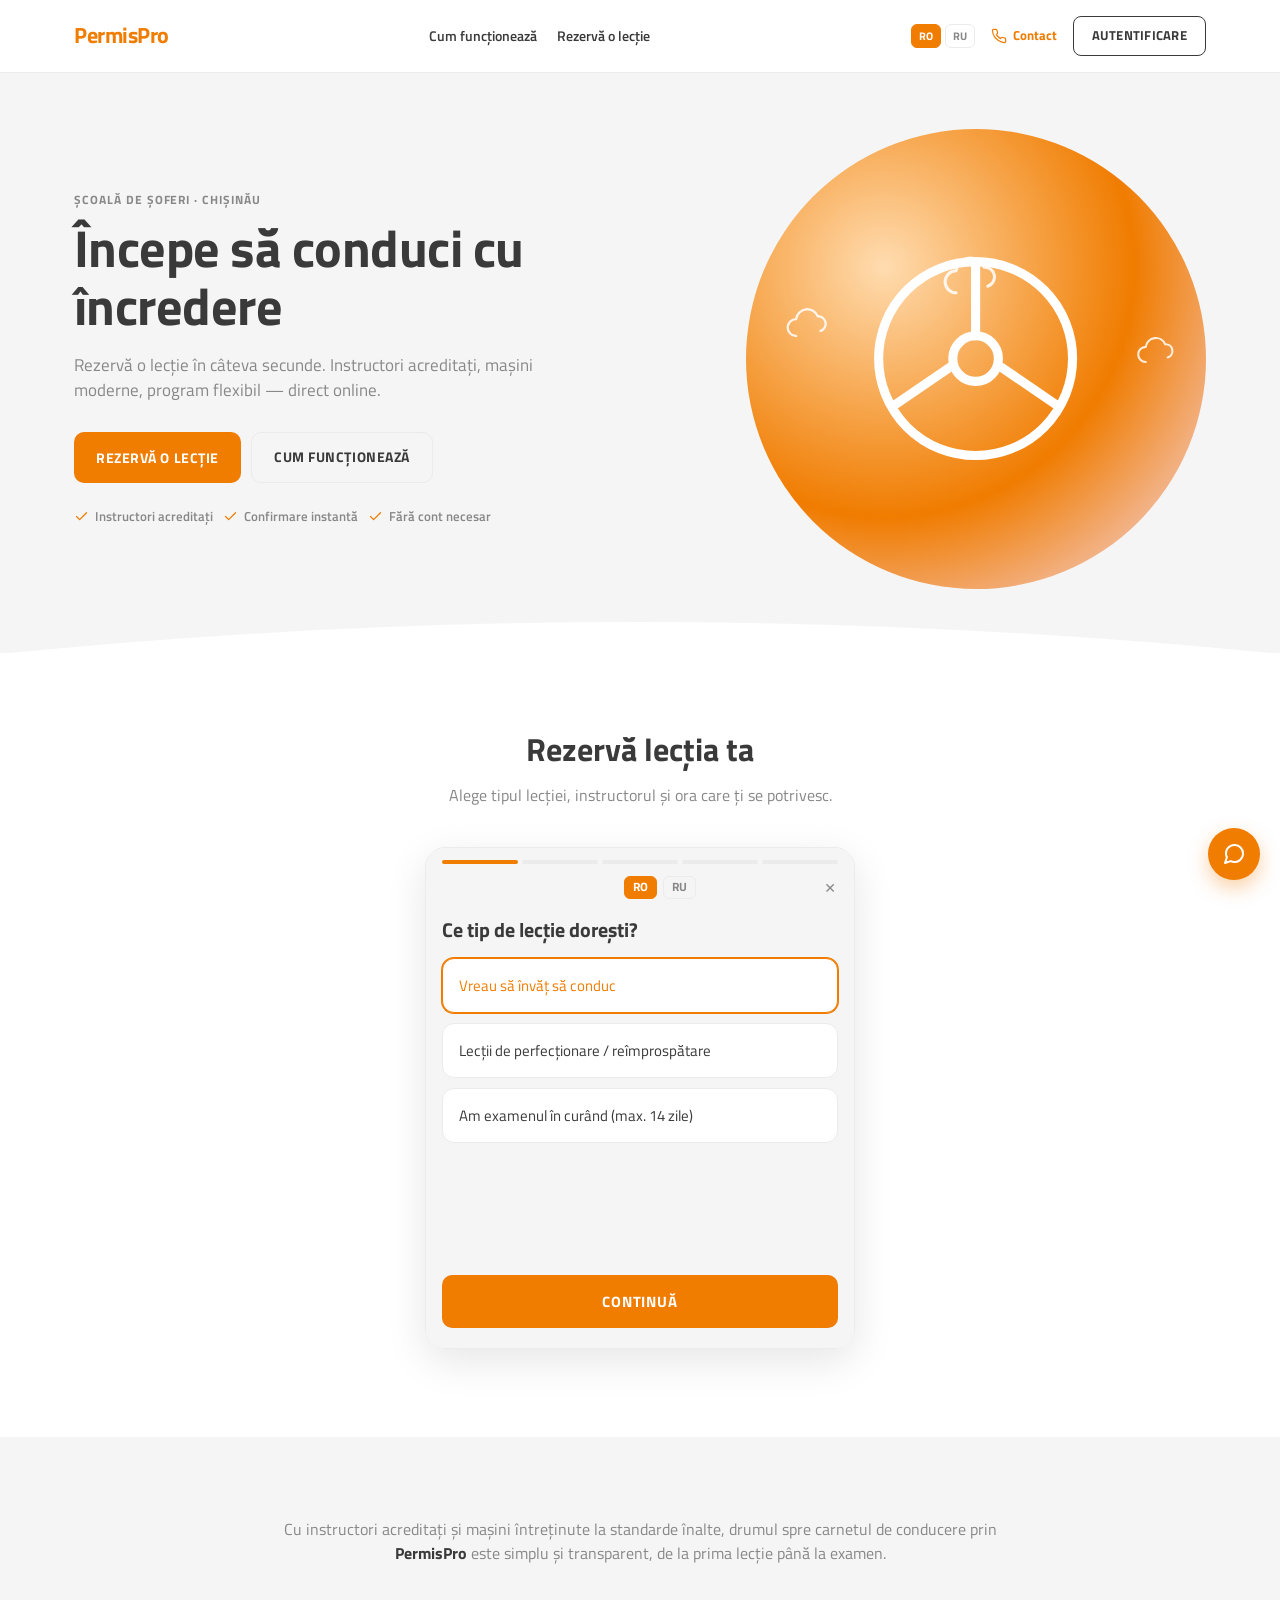
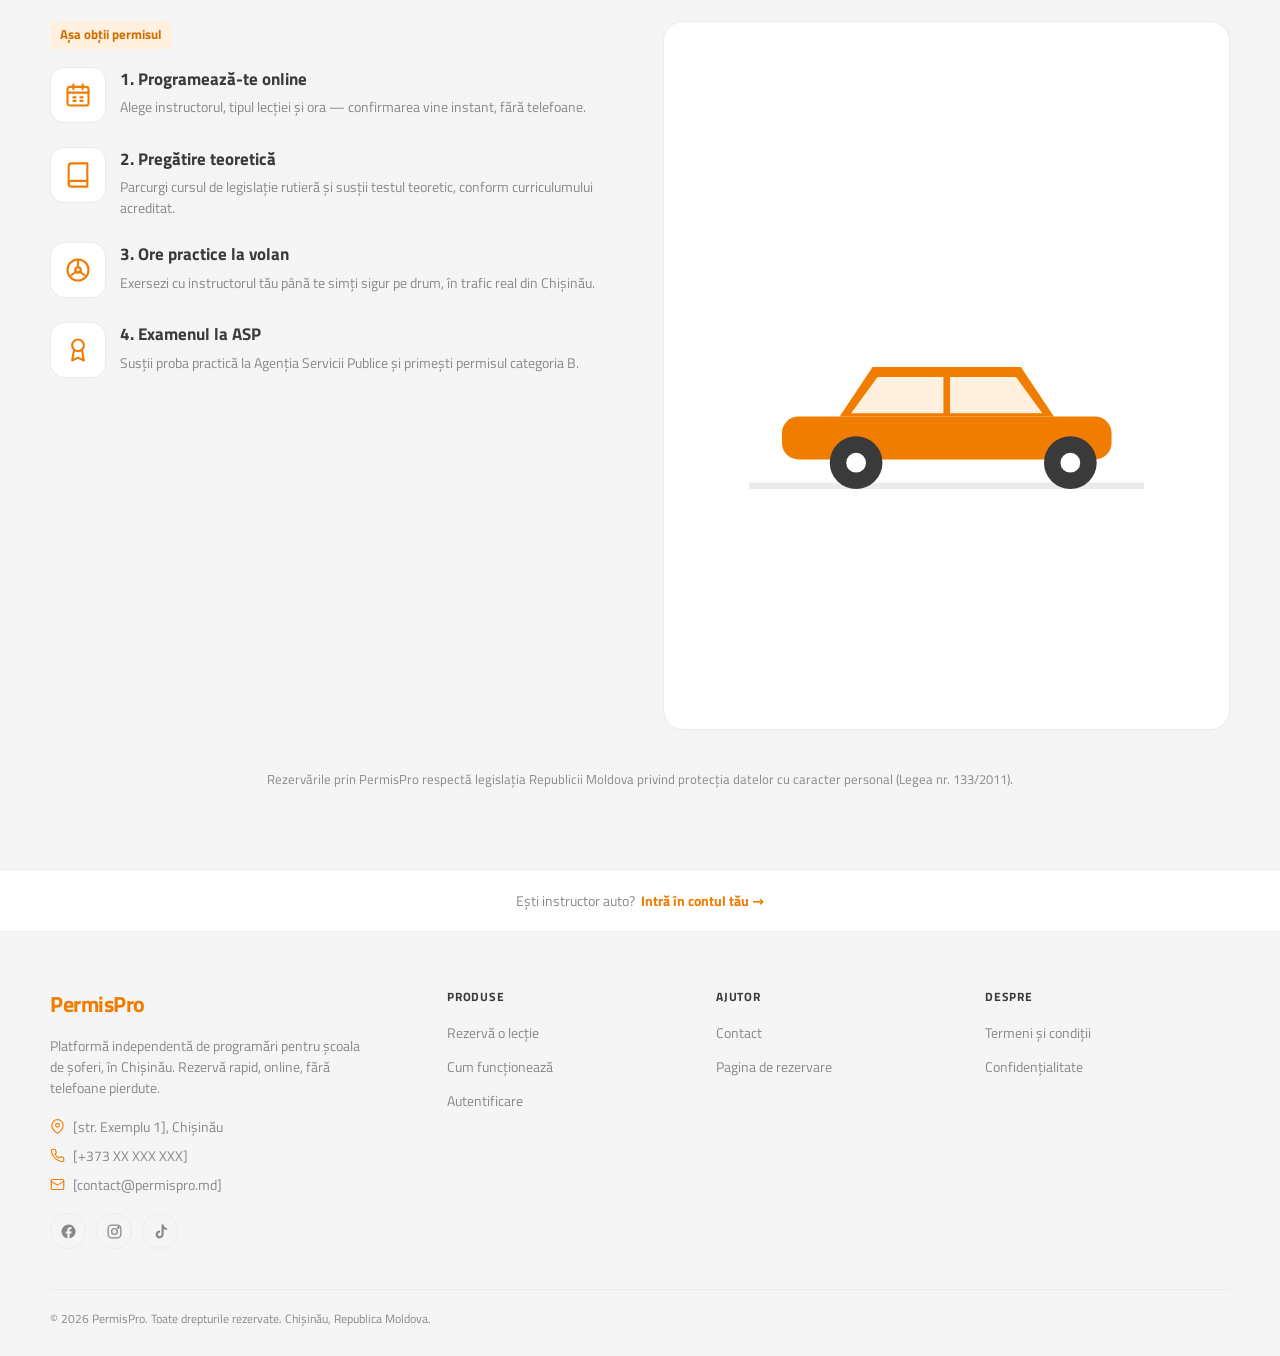
==== landing/index.html @ 931af4e6 "feat(landing): add BSM-style marketing homepage, served at "/" Mobile-first static page (landing/ind" ====
<!DOCTYPE html>
<html lang="ro">
<head>
<meta charset="UTF-8" />
<meta name="viewport" content="width=device-width, initial-scale=1" />
<title>PermisPro · Școală de șoferi · Chișinău</title>
<meta name="description" content="Rezervă online lecții de conducere în Chișinău. Instructori acreditați, confirmare instantă." />
<link rel="preconnect" href="https://fonts.googleapis.com" />
<link href="https://fonts.googleapis.com/css2?family=Titillium+Web:wght@400;600;700&display=swap" rel="stylesheet" />
<link rel="stylesheet" href="/widget/widget.css?v=3.0" />
<link rel="stylesheet" href="/landing/landing.css" />
</head>
<body>

<header class="lp-header">
  <div class="lp-header-inner">
    <a href="/" class="lp-logo">PermisPro</a>
    <nav class="lp-nav">
      <a href="#pasi" data-i18n="nav_how">Cum funcționează</a>
      <a href="#rezerva" data-i18n="nav_book">Rezervă o lecție</a>
    </nav>
    <div class="lp-header-right">
      <div class="lp-lang">
        <button type="button" data-lang="ro" class="active">RO</button>
        <button type="button" data-lang="ru">RU</button>
      </div>
      <a class="lp-contact-link" href="#footer-contact">
        <svg viewBox="0 0 24 24" fill="none" stroke="currentColor" stroke-width="1.8" stroke-linecap="round" stroke-linejoin="round"><path d="M22 16.92v3a2 2 0 0 1-2.18 2 19.8 19.8 0 0 1-8.63-3.07 19.5 19.5 0 0 1-6-6 19.8 19.8 0 0 1-3.07-8.67A2 2 0 0 1 4.11 2h3a2 2 0 0 1 2 1.72c.13.96.36 1.9.7 2.81a2 2 0 0 1-.45 2.11L8.09 9.91a16 16 0 0 0 6 6l1.27-1.27a2 2 0 0 1 2.11-.45c.9.34 1.85.57 2.81.7A2 2 0 0 1 22 16.92z"/></svg>
        <span data-i18n="contact_label">Contact</span>
      </a>
      <a class="lp-login-btn" href="/admin" data-i18n="login_label">Autentificare</a>
    </div>
  </div>
</header>

<section class="lp-hero">
  <div class="lp-hero-grid">
    <div>
      <div class="lp-hero-kicker" data-i18n="hero_kicker">ȘCOALĂ DE ȘOFERI · CHIȘINĂU</div>
      <h1 class="lp-hero-title" data-i18n="hero_title">Începe să conduci cu încredere</h1>
      <p class="lp-hero-sub" data-i18n="hero_sub">Rezervă o lecție în câteva secunde. Instructori acreditați, mașini moderne, program flexibil — direct online.</p>
      <div class="lp-hero-ctas">
        <a href="#rezerva" class="lp-btn-primary" data-i18n="hero_cta">Rezervă o lecție</a>
        <a href="#pasi" class="lp-btn-ghost" data-i18n="hero_cta2">Cum funcționează</a>
      </div>
      <div class="lp-hero-chips">
        <span class="lp-chip">
          <svg viewBox="0 0 24 24" fill="none" stroke="currentColor" stroke-width="2" stroke-linecap="round" stroke-linejoin="round"><path d="M20 6 9 17l-5-5"/></svg>
          <span data-i18n="chip1">Instructori acreditați</span>
        </span>
        <span class="lp-chip">
          <svg viewBox="0 0 24 24" fill="none" stroke="currentColor" stroke-width="2" stroke-linecap="round" stroke-linejoin="round"><path d="M20 6 9 17l-5-5"/></svg>
          <span data-i18n="chip2">Confirmare instantă</span>
        </span>
        <span class="lp-chip">
          <svg viewBox="0 0 24 24" fill="none" stroke="currentColor" stroke-width="2" stroke-linecap="round" stroke-linejoin="round"><path d="M20 6 9 17l-5-5"/></svg>
          <span data-i18n="chip3">Fără cont necesar</span>
        </span>
      </div>
    </div>
    <div class="lp-hero-art">
      <svg class="lp-cloud c1" viewBox="0 0 64 40" fill="none" stroke="#fff" stroke-width="2.5" stroke-linecap="round" stroke-linejoin="round"><path d="M14 30a9 9 0 0 1 0-18 12 12 0 0 1 23-3 8 8 0 0 1 3 15.6"/></svg>
      <svg class="lp-cloud c2" viewBox="0 0 64 40" fill="none" stroke="#fff" stroke-width="2.5" stroke-linecap="round" stroke-linejoin="round"><path d="M14 30a9 9 0 0 1 0-18 12 12 0 0 1 23-3 8 8 0 0 1 3 15.6"/></svg>
      <svg class="lp-cloud c3" viewBox="0 0 64 40" fill="none" stroke="#fff" stroke-width="2.5" stroke-linecap="round" stroke-linejoin="round"><path d="M14 30a9 9 0 0 1 0-18 12 12 0 0 1 23-3 8 8 0 0 1 3 15.6"/></svg>
      <svg viewBox="0 0 100 100" fill="none" stroke="#fff" stroke-width="3.2" stroke-linecap="round" stroke-linejoin="round">
        <circle cx="50" cy="50" r="34"/>
        <circle cx="50" cy="50" r="8"/>
        <path d="M50 16v26M22 66l19-13M78 66l-19-13"/>
      </svg>
    </div>
  </div>
  <svg class="lp-hero-curve" viewBox="0 0 1440 64" preserveAspectRatio="none">
    <path d="M0 64 Q 720 0 1440 64 L1440 64 L0 64 Z" fill="#ffffff"/>
  </svg>
</section>

<section class="lp-widget-section" id="rezerva">
  <div class="lp-section-head">
    <h2 class="lp-section-title" data-i18n="widget_title">Rezervă lecția ta</h2>
    <p class="lp-section-sub" data-i18n="widget_sub">Alege tipul lecției, instructorul și ora care ți se potrivesc.</p>
  </div>
  <div class="lp-widget-frame" id="lp-widget-mount"></div>
</section>

<section class="lp-steps" id="pasi">
  <p class="lp-steps-intro" data-i18n-html="steps_intro">Cu instructori acreditați și mașini întreținute la standarde înalte, drumul spre carnetul de conducere prin <strong>PermisPro</strong> este simplu și transparent, de la prima lecție până la examen.</p>
  <div class="lp-steps-grid">
    <div>
      <span class="lp-steps-tag" data-i18n="steps_tag">Așa obții permisul</span>

      <div class="lp-step">
        <div class="lp-step-icon">
          <svg viewBox="0 0 24 24" fill="none" stroke="currentColor" stroke-width="1.8" stroke-linecap="round" stroke-linejoin="round"><rect x="3" y="5" width="18" height="16" rx="2"/><path d="M16 3v4M8 3v4M3 10h18"/><path d="M8 14h2M8 17h2M14 14h2M14 17h2"/></svg>
        </div>
        <div>
          <p class="lp-step-title" data-i18n="step1_title">1. Programează-te online</p>
          <p class="lp-step-text" data-i18n="step1_text">Alege instructorul, tipul lecției și ora — confirmarea vine instant, fără telefoane.</p>
        </div>
      </div>

      <div class="lp-step">
        <div class="lp-step-icon">
          <svg viewBox="0 0 24 24" fill="none" stroke="currentColor" stroke-width="1.8" stroke-linecap="round" stroke-linejoin="round"><path d="M4 19.5A2.5 2.5 0 0 1 6.5 17H20"/><path d="M6.5 2H20v20H6.5A2.5 2.5 0 0 1 4 19.5v-15A2.5 2.5 0 0 1 6.5 2z"/></svg>
        </div>
        <div>
          <p class="lp-step-title" data-i18n="step2_title">2. Pregătire teoretică</p>
          <p class="lp-step-text" data-i18n="step2_text">Parcurgi cursul de legislație rutieră și susții testul teoretic, conform curriculumului acreditat.</p>
        </div>
      </div>

      <div class="lp-step">
        <div class="lp-step-icon">
          <svg viewBox="0 0 24 24" fill="none" stroke="currentColor" stroke-width="1.8" stroke-linecap="round" stroke-linejoin="round"><circle cx="12" cy="12" r="9"/><circle cx="12" cy="12" r="2.4"/><path d="M12 3v6.6M6.2 16.5l4.7-3.3M17.8 16.5l-4.7-3.3"/></svg>
        </div>
        <div>
          <p class="lp-step-title" data-i18n="step3_title">3. Ore practice la volan</p>
          <p class="lp-step-text" data-i18n="step3_text">Exersezi cu instructorul tău până te simți sigur pe drum, în trafic real din Chișinău.</p>
        </div>
      </div>

      <div class="lp-step">
        <div class="lp-step-icon">
          <svg viewBox="0 0 24 24" fill="none" stroke="currentColor" stroke-width="1.8" stroke-linecap="round" stroke-linejoin="round"><circle cx="12" cy="8" r="5"/><path d="M8.5 12.5L7 21l5-2.5 5 2.5-1.5-8.5"/></svg>
        </div>
        <div>
          <p class="lp-step-title" data-i18n="step4_title">4. Examenul la ASP</p>
          <p class="lp-step-text" data-i18n="step4_text">Susții proba practică la Agenția Servicii Publice și primești permisul categoria B.</p>
        </div>
      </div>
    </div>

    <div class="lp-steps-art">
      <svg viewBox="0 0 240 170">
        <rect x="0" y="150" width="240" height="4" fill="#EBEBEB"/>
        <rect x="20" y="110" width="200" height="26" rx="10" fill="#F07C00"/>
        <path d="M55 110 L75 80 H165 L185 110 Z" fill="#F07C00"/>
        <path d="M62 108 L78 86 H118 V108 Z" fill="#FFF0E0"/>
        <path d="M122 108 V86 H162 L178 108 Z" fill="#FFF0E0"/>
        <circle cx="65" cy="138" r="16" fill="#3A3A3A"/>
        <circle cx="65" cy="138" r="6" fill="#fff"/>
        <circle cx="195" cy="138" r="16" fill="#3A3A3A"/>
        <circle cx="195" cy="138" r="6" fill="#fff"/>
      </svg>
    </div>
  </div>
  <p class="lp-steps-note" data-i18n="steps_note">Rezervările prin PermisPro respectă legislația Republicii Moldova privind protecția datelor cu caracter personal (Legea nr. 133/2011).</p>
</section>

<div class="lp-instructor-bar" data-i18n-html="instructor_bar">
  Ești instructor auto?<a href="/admin">Intră în contul tău →</a>
</div>

<footer class="lp-footer" id="footer-contact">
  <div class="lp-footer-grid">
    <div class="lp-footer-brand">
      <a href="/" class="lp-logo">PermisPro</a>
      <p class="lp-footer-about" data-i18n="footer_about">Platformă independentă de programări pentru școala de șoferi, în Chișinău. Rezervă rapid, online, fără telefoane pierdute.</p>
      <div class="lp-footer-contact">
        <div>
          <svg viewBox="0 0 24 24" fill="none" stroke="currentColor" stroke-width="1.8" stroke-linecap="round" stroke-linejoin="round"><path d="M21 10c0 7-9 13-9 13s-9-6-9-13a9 9 0 0 1 18 0z"/><circle cx="12" cy="10" r="3"/></svg>
          <span>[str. Exemplu 1], Chișinău</span>
        </div>
        <div>
          <svg viewBox="0 0 24 24" fill="none" stroke="currentColor" stroke-width="1.8" stroke-linecap="round" stroke-linejoin="round"><path d="M22 16.92v3a2 2 0 0 1-2.18 2 19.8 19.8 0 0 1-8.63-3.07 19.5 19.5 0 0 1-6-6 19.8 19.8 0 0 1-3.07-8.67A2 2 0 0 1 4.11 2h3a2 2 0 0 1 2 1.72c.13.96.36 1.9.7 2.81a2 2 0 0 1-.45 2.11L8.09 9.91a16 16 0 0 0 6 6l1.27-1.27a2 2 0 0 1 2.11-.45c.9.34 1.85.57 2.81.7A2 2 0 0 1 22 16.92z"/></svg>
          <span>[+373 XX XXX XXX]</span>
        </div>
        <div>
          <svg viewBox="0 0 24 24" fill="none" stroke="currentColor" stroke-width="1.8" stroke-linecap="round" stroke-linejoin="round"><rect x="2" y="4" width="20" height="16" rx="2"/><path d="m2 7 10 6 10-6"/></svg>
          <span>[contact@permispro.md]</span>
        </div>
      </div>
      <div class="lp-social-row">
        <a href="#" aria-label="Facebook" title="Facebook">
          <svg viewBox="0 0 24 24" fill="currentColor"><path d="M22 12a10 10 0 1 0-11.6 9.9v-7H7.9V12h2.5V9.8c0-2.5 1.5-3.9 3.8-3.9 1.1 0 2.2.2 2.2.2v2.4h-1.2c-1.2 0-1.6.8-1.6 1.6V12h2.8l-.4 2.9h-2.4v7A10 10 0 0 0 22 12z"/></svg>
        </a>
        <a href="#" aria-label="Instagram" title="Instagram">
          <svg viewBox="0 0 24 24" fill="none" stroke="currentColor" stroke-width="1.8"><rect x="3" y="3" width="18" height="18" rx="5"/><circle cx="12" cy="12" r="4"/><circle cx="17.5" cy="6.5" r="1"/></svg>
        </a>
        <a href="#" aria-label="TikTok" title="TikTok">
          <svg viewBox="0 0 24 24" fill="currentColor"><path d="M16.5 2h-3v14.2a2.6 2.6 0 1 1-2.1-2.6v-3.1a5.7 5.7 0 1 0 5.1 5.7V8.4a7.6 7.6 0 0 0 4.5 1.5v-3a4.6 4.6 0 0 1-4.5-4.5V2z"/></svg>
        </a>
      </div>
    </div>

    <div class="lp-footer-links">
      <div class="lp-footer-col">
        <h4 data-i18n="footer_products_title">PRODUSE</h4>
        <ul>
          <li><a href="#rezerva" data-i18n="link_book">Rezervă o lecție</a></li>
          <li><a href="#pasi" data-i18n="link_how">Cum funcționează</a></li>
          <li><a href="/admin" data-i18n="link_login">Autentificare</a></li>
        </ul>
      </div>
      <div class="lp-footer-col">
        <h4 data-i18n="footer_help_title">AJUTOR</h4>
        <ul>
          <li><a href="#footer-contact" data-i18n="link_contact">Contact</a></li>
          <li><a href="/book" data-i18n="link_hosted">Pagina de rezervare</a></li>
        </ul>
      </div>
      <div class="lp-footer-col">
        <h4 data-i18n="footer_about_title">DESPRE</h4>
        <ul>
          <li><a href="#" data-i18n="link_terms">Termeni și condiții</a></li>
          <li><a href="#" data-i18n="link_privacy">Confidențialitate</a></li>
        </ul>
      </div>
    </div>
  </div>
  <div class="lp-footer-bottom">
    <span data-i18n="copyright">© 2026 PermisPro. Toate drepturile rezervate. Chișinău, Republica Moldova.</span>
  </div>
</footer>

<div class="lp-fab-wrap" id="lp-fab">
  <div class="lp-fab-menu">
    <a class="lp-fab-tg" href="https://t.me/" target="_blank" rel="noopener" title="Telegram">
      <svg viewBox="0 0 24 24" fill="currentColor"><path d="M21.05 3.35 2.7 10.53c-1.24.5-1.23 1.19-.23 1.5l4.7 1.47 10.9-6.87c.52-.32.99-.14.6.21L9.9 14.5l-.35 4.94c.5 0 .72-.23.99-.5l2.38-2.3 4.94 3.65c.91.5 1.56.24 1.79-.84l3.24-15.28c.33-1.32-.5-1.92-1.84-1.42z"/></svg>
    </a>
    <a class="lp-fab-wa" href="https://wa.me/" target="_blank" rel="noopener" title="WhatsApp">
      <svg viewBox="0 0 24 24" fill="currentColor"><path d="M12 2a10 10 0 0 0-8.6 15.1L2 22l5.1-1.3A10 10 0 1 0 12 2zm5.5 12.4c-.2.7-1.4 1.3-1.9 1.4-.5.1-1.1.1-1.8-.1-.4-.1-.9-.3-1.6-.6-2.8-1.3-4.7-4.1-4.8-4.3-.1-.2-1.1-1.6-1.1-3s.7-2.1 1-2.4c.3-.3.6-.4.8-.4h.6c.2 0 .5-.1.7.5.2.6.9 2 .9 2.2.1.1.1.3 0 .5-.1.2-.2.3-.3.5-.1.1-.3.4-.4.5-.1.1-.3.3-.1.6.2.3.8 1.3 1.7 2.1 1.1 1 2.1 1.3 2.4 1.5.2.1.4.1.6-.1.2-.2.8-.8 1-1.1.2-.3.4-.2.7-.1.3.1 1.7.8 2 .9.1.1.1.4-.1.6z"/></svg>
    </a>
    <a class="lp-fab-vb" href="viber://chat" title="Viber">
      <svg viewBox="0 0 24 24" fill="currentColor"><path d="M12 2C6.5 2 3 5 3 9.5c0 2.6 1.4 4.9 3.7 6.4l-.6 3.4 3.6-1.9c.7.1 1.5.2 2.3.2 5.5 0 9-3 9-7.6S17.5 2 12 2z"/></svg>
    </a>
  </div>
  <button type="button" class="lp-fab-main" id="lp-fab-toggle" aria-label="Contact">
    <svg viewBox="0 0 24 24" fill="none" stroke="currentColor" stroke-width="2" stroke-linecap="round" stroke-linejoin="round"><path d="M21 11.5a8.38 8.38 0 0 1-.9 3.8 8.5 8.5 0 0 1-7.6 4.7 8.38 8.38 0 0 1-3.8-.9L3 21l1.9-5.7a8.38 8.38 0 0 1-.9-3.8 8.5 8.5 0 0 1 4.7-7.6 8.38 8.38 0 0 1 3.8-.9h.5a8.48 8.48 0 0 1 8 8v.5z"/></svg>
  </button>
</div>

<script src="/widget/widget.js?v=3.0"></script>
<script>
(function () {
  var STR = {
    ro: {
      nav_how: "Cum funcționează", nav_book: "Rezervă o lecție",
      contact_label: "Contact", login_label: "Autentificare",
      hero_kicker: "ȘCOALĂ DE ȘOFERI · CHIȘINĂU",
      hero_title: "Începe să conduci cu încredere",
      hero_sub: "Rezervă o lecție în câteva secunde. Instructori acreditați, mașini moderne, program flexibil — direct online.",
      hero_cta: "Rezervă o lecție", hero_cta2: "Cum funcționează",
      chip1: "Instructori acreditați", chip2: "Confirmare instantă", chip3: "Fără cont necesar",
      widget_title: "Rezervă lecția ta",
      widget_sub: "Alege tipul lecției, instructorul și ora care ți se potrivesc.",
      steps_intro: "Cu instructori acreditați și mașini întreținute la standarde înalte, drumul spre carnetul de conducere prin <strong>PermisPro</strong> este simplu și transparent, de la prima lecție până la examen.",
      steps_tag: "Așa obții permisul",
      step1_title: "1. Programează-te online",
      step1_text: "Alege instructorul, tipul lecției și ora — confirmarea vine instant, fără telefoane.",
      step2_title: "2. Pregătire teoretică",
      step2_text: "Parcurgi cursul de legislație rutieră și susții testul teoretic, conform curriculumului acreditat.",
      step3_title: "3. Ore practice la volan",
      step3_text: "Exersezi cu instructorul tău până te simți sigur pe drum, în trafic real din Chișinău.",
      step4_title: "4. Examenul la ASP",
      step4_text: "Susții proba practică la Agenția Servicii Publice și primești permisul categoria B.",
      steps_note: "Rezervările prin PermisPro respectă legislația Republicii Moldova privind protecția datelor cu caracter personal (Legea nr. 133/2011).",
      instructor_bar: 'Ești instructor auto?<a href="/admin">Intră în contul tău →</a>',
      footer_about: "Platformă independentă de programări pentru școala de șoferi, în Chișinău. Rezervă rapid, online, fără telefoane pierdute.",
      footer_products_title: "PRODUSE", footer_help_title: "AJUTOR", footer_about_title: "DESPRE",
      link_book: "Rezervă o lecție", link_how: "Cum funcționează", link_login: "Autentificare",
      link_contact: "Contact", link_hosted: "Pagina de rezervare",
      link_terms: "Termeni și condiții", link_privacy: "Confidențialitate",
      copyright: "© 2026 PermisPro. Toate drepturile rezervate. Chișinău, Republica Moldova."
    },
    ru: {
      nav_how: "Как это работает", nav_book: "Забронировать урок",
      contact_label: "Контакты", login_label: "Войти",
      hero_kicker: "АВТОШКОЛА · КИШИНЁВ",
      hero_title: "Начни водить уверенно",
      hero_sub: "Забронируй урок за пару секунд. Аккредитованные инструкторы, современные автомобили, гибкий график — прямо онлайн.",
      hero_cta: "Забронировать урок", hero_cta2: "Как это работает",
      chip1: "Аккредитованные инструкторы", chip2: "Мгновенное подтверждение", chip3: "Без регистрации",
      widget_title: "Забронируй урок",
      widget_sub: "Выбери тип занятия, инструктора и удобное время.",
      steps_intro: "С аккредитованными инструкторами и автомобилями, которые содержатся по высоким стандартам, путь к правам через <strong>PermisPro</strong> прост и прозрачен — от первого урока до экзамена.",
      steps_tag: "Вот как получить права",
      step1_title: "1. Запишись онлайн",
      step1_text: "Выбери инструктора, тип занятия и время — подтверждение приходит мгновенно, без звонков.",
      step2_title: "2. Теоретическая подготовка",
      step2_text: "Проходишь курс ПДД и сдаёшь теоретический экзамен по аккредитованной программе.",
      step3_title: "3. Практика за рулём",
      step3_text: "Тренируешься с инструктором, пока не почувствуешь уверенность в реальном трафике Кишинёва.",
      step4_title: "4. Экзамен в ASP",
      step4_text: "Сдаёшь практический экзамен в Agenția Servicii Publice и получаешь права категории B.",
      steps_note: "Бронирования через PermisPro соответствуют законодательству Республики Молдова о защите персональных данных (Закон № 133/2011).",
      instructor_bar: 'Ты автоинструктор?<a href="/admin">Войти в аккаунт →</a>',
      footer_about: "Независимая платформа для записи в автошколу в Кишинёве. Быстрое онлайн-бронирование без потерянных звонков.",
      footer_products_title: "ПРОДУКТЫ", footer_help_title: "ПОМОЩЬ", footer_about_title: "О НАС",
      link_book: "Забронировать урок", link_how: "Как это работает", link_login: "Войти",
      link_contact: "Контакты", link_hosted: "Страница бронирования",
      link_terms: "Условия использования", link_privacy: "Конфиденциальность",
      copyright: "© 2026 PermisPro. Все права защищены. Кишинёв, Республика Молдова."
    }
  };

  function applyLang(lang) {
    document.documentElement.lang = lang;
    var dict = STR[lang];
    document.querySelectorAll("[data-i18n]").forEach(function (el) {
      var key = el.getAttribute("data-i18n");
      if (dict[key] != null) el.textContent = dict[key];
    });
    document.querySelectorAll("[data-i18n-html]").forEach(function (el) {
      var key = el.getAttribute("data-i18n-html");
      if (dict[key] != null) el.innerHTML = dict[key];
    });
    document.querySelectorAll(".lp-lang button").forEach(function (btn) {
      btn.classList.toggle("active", btn.getAttribute("data-lang") === lang);
    });
  }

  document.querySelectorAll(".lp-lang button").forEach(function (btn) {
    btn.addEventListener("click", function () {
      applyLang(btn.getAttribute("data-lang"));
    });
  });

  var params = new URLSearchParams(location.search);
  applyLang(params.get("lang") === "ru" ? "ru" : "ro");

  var fab = document.getElementById("lp-fab");
  document.getElementById("lp-fab-toggle").addEventListener("click", function () {
    fab.classList.toggle("open");
  });

  DriveBookWidget.mount(document.getElementById("lp-widget-mount"), {
    apiBase: "",
    source: "landing",
    lang: params.get("lang") === "ru" ? "ru" : "ro"
  });
})();
</script>
</body>
</html>
---- widget/widget.css ----
/* DriveBook widget — BSM Mobile Edition v3.0 */
:host, .db-root {
  --c-orange:      #F07C00;
  --c-orange-lite: #FFF0E0;
  --c-orange-dark: #D46E00;
  --c-ink:         #3A3A3A;
  --c-muted:       #888;
  --c-line:        #EBEBEB;
  --c-bg:          #F5F5F5;
  --c-card:        #FFFFFF;
  --r-card:        14px;
  --r-btn:         10px;
  --font:          "Titillium Web", "Segoe UI", system-ui, sans-serif;

  all: initial;
  display: block;
  font-family: var(--font);
  font-size: 15px;
  color: var(--c-ink);
  line-height: 1.4;
  box-sizing: border-box;
  background: var(--c-bg);
  min-height: 100dvh;
}
*, *::before, *::after { box-sizing: border-box; margin: 0; padding: 0; }

/* ── Shell ──────────────────────────────────────────────── */
.db-shell {
  display: flex;
  flex-direction: column;
  min-height: 100dvh;
  max-width: 430px;
  margin: 0 auto;
  background: var(--c-bg);
  position: relative;
}

/* ── Progress bar ───────────────────────────────────────── */
.db-progress {
  display: flex;
  gap: 4px;
  padding: 12px 16px 0;
}
.db-progress-seg {
  flex: 1;
  height: 4px;
  border-radius: 2px;
  background: var(--c-line);
}
.db-progress-seg.on { background: var(--c-orange); }

/* ── Top nav ────────────────────────────────────────────── */
.db-nav {
  display: flex;
  align-items: center;
  justify-content: space-between;
  padding: 10px 16px 12px;
}
.db-nav-back, .db-nav-exit {
  background: none;
  border: none;
  cursor: pointer;
  font: inherit;
  font-size: 14px;
  color: var(--c-muted);
  display: flex;
  align-items: center;
  gap: 4px;
  padding: 4px 2px;
}
.db-nav-back:hover { color: var(--c-ink); }
.db-nav-exit:hover { color: var(--c-ink); }
.db-nav-lang {
  display: flex;
  gap: 6px;
}
.db-nav-lang button {
  background: none;
  border: 1px solid var(--c-line);
  border-radius: 6px;
  padding: 2px 8px;
  font: inherit;
  font-size: 12px;
  font-weight: 700;
  cursor: pointer;
  color: var(--c-muted);
}
.db-nav-lang button.active {
  background: var(--c-orange);
  color: #fff;
  border-color: var(--c-orange);
}

/* ── Body ───────────────────────────────────────────────── */
.db-body {
  flex: 1;
  padding: 0 16px 100px;
  display: flex;
  flex-direction: column;
  gap: 0;
}

/* ── Section title ──────────────────────────────────────── */
.db-title {
  font-size: 13px;
  font-weight: 700;
  text-transform: uppercase;
  letter-spacing: 0.06em;
  color: var(--c-muted);
  margin: 18px 0 10px;
}
.db-heading {
  font-size: 20px;
  font-weight: 700;
  color: var(--c-ink);
  margin: 4px 0 16px;
  line-height: 1.25;
}

/* ── Segmented tabs (Manual / Automatic) ────────────────── */
.db-tabs {
  display: flex;
  border-bottom: 2px solid var(--c-line);
  margin-bottom: 20px;
}
.db-tab {
  flex: 1;
  padding: 10px 0;
  background: none;
  border: none;
  border-bottom: 3px solid transparent;
  margin-bottom: -2px;
  font: inherit;
  font-size: 15px;
  font-weight: 600;
  color: var(--c-muted);
  cursor: pointer;
  text-align: center;
  transition: color 0.15s;
}
.db-tab.active {
  color: var(--c-ink);
  border-bottom-color: var(--c-orange);
}
.db-tab-label {
  font-size: 13px;
  color: var(--c-muted);
  margin-bottom: 6px;
}

/* ── Avatar circle ──────────────────────────────────────── */
.db-avatar {
  width: 44px;
  height: 44px;
  border-radius: 50%;
  display: inline-flex;
  align-items: center;
  justify-content: center;
  font-size: 15px;
  font-weight: 700;
  color: #fff;
  flex-shrink: 0;
  letter-spacing: 0.02em;
}
.db-avatar-sm {
  width: 36px;
  height: 36px;
  font-size: 12px;
}

/* ── Instructor row ─────────────────────────────────────── */
.db-instructor-row {
  display: flex;
  align-items: center;
  gap: 14px;
  padding: 14px 0;
  border-bottom: 1px solid var(--c-line);
}
.db-instructor-name {
  font-size: 17px;
  font-weight: 700;
  color: var(--c-ink);
}
.db-instructor-sub {
  font-size: 12px;
  color: var(--c-muted);
  margin-top: 2px;
}

/* ── Change instructor link ─────────────────────────────── */
.db-change-link {
  display: flex;
  align-items: center;
  justify-content: center;
  gap: 6px;
  background: none;
  border: none;
  cursor: pointer;
  font: inherit;
  font-size: 12px;
  font-weight: 700;
  letter-spacing: 0.06em;
  text-transform: uppercase;
  color: var(--c-orange);
  padding: 12px 0;
  width: 100%;
}
.db-change-link:hover { opacity: 0.8; }

.db-change-list {
  background: var(--c-card);
  border-radius: var(--r-card);
  overflow: hidden;
  box-shadow: 0 6px 24px rgba(0,0,0,0.10);
  margin-bottom: 10px;
}
.db-change-item {
  display: flex;
  align-items: center;
  gap: 14px;
  padding: 12px 16px;
  background: none;
  border: none;
  border-bottom: 1px solid var(--c-line);
  cursor: pointer;
  font: inherit;
  font-size: 15px;
  color: var(--c-ink);
  width: 100%;
  text-align: left;
  transition: background 0.15s;
}
.db-change-item:last-child { border-bottom: none; }
.db-change-item:hover { background: var(--c-orange-lite); }

/* ── Date scroller ──────────────────────────────────────── */
.db-date-nav {
  display: flex;
  align-items: center;
  gap: 8px;
  margin-bottom: 16px;
}
.db-date-arrow {
  background: none;
  border: 1px solid var(--c-line);
  border-radius: 8px;
  width: 36px;
  height: 64px;
  display: flex;
  align-items: center;
  justify-content: center;
  cursor: pointer;
  font-size: 18px;
  color: var(--c-muted);
  flex-shrink: 0;
  transition: all 0.15s;
}
.db-date-arrow:hover:not(:disabled) { border-color: var(--c-orange); color: var(--c-orange); }
.db-date-arrow:disabled { opacity: 0.3; cursor: default; }
.db-date-scroll {
  display: flex;
  gap: 8px;
  flex: 1;
  overflow: hidden;
}
.db-date-card {
  flex: 1;
  display: flex;
  flex-direction: column;
  align-items: center;
  padding: 10px 6px;
  border: 1.5px solid var(--c-line);
  border-radius: 12px;
  background: var(--c-card);
  cursor: pointer;
  font: inherit;
  gap: 2px;
  transition: border-color 0.15s;
  min-width: 0;
}
.db-date-card.active {
  border-color: var(--c-orange);
  color: var(--c-orange);
}
.db-date-dow {
  font-size: 11px;
  font-weight: 600;
  text-transform: uppercase;
  letter-spacing: 0.05em;
  color: var(--c-muted);
}
.db-date-card.active .db-date-dow { color: var(--c-orange); }
.db-date-day {
  font-size: 26px;
  font-weight: 700;
  line-height: 1;
  color: var(--c-ink);
}
.db-date-card.active .db-date-day { color: var(--c-orange); }
.db-date-mon {
  font-size: 11px;
  font-weight: 600;
  text-transform: uppercase;
  letter-spacing: 0.05em;
  color: var(--c-muted);
}
.db-date-card.active .db-date-mon { color: var(--c-orange); }

/* ── Slot row ───────────────────────────────────────────── */
.db-slot-list {
  display: flex;
  flex-direction: column;
  gap: 10px;
}
.db-slot-row {
  display: flex;
  align-items: center;
  gap: 14px;
  padding: 16px;
  border: 1.5px solid var(--c-line);
  border-radius: 12px;
  background: var(--c-card);
  cursor: pointer;
  font: inherit;
  text-align: left;
  transition: border-color 0.15s, box-shadow 0.15s;
  width: 100%;
}
.db-slot-row:hover { border-color: var(--c-orange); }
.db-slot-row.active {
  border-color: var(--c-orange);
  box-shadow: 0 0 0 1px var(--c-orange);
}
.db-slot-icon {
  width: 28px;
  height: 28px;
  flex-shrink: 0;
  opacity: 0.35;
}
.db-slot-row.active .db-slot-icon { opacity: 1; }
.db-slot-time {
  font-size: 16px;
  font-weight: 600;
  color: var(--c-ink);
}
.db-slot-row.active .db-slot-time { color: var(--c-orange); }
.db-slot-sub {
  font-size: 12px;
  color: var(--c-muted);
  margin-top: 2px;
}

/* ── White card wrapper ─────────────────────────────────── */
.db-card-white {
  background: var(--c-card);
  border-radius: var(--r-card);
  padding: 16px;
  margin-bottom: 12px;
}

/* ── Instructor search input ─────────────────────────────── */
.db-search {
  width: 100%;
  border: 1.5px solid var(--c-line);
  border-radius: 10px;
  padding: 12px 14px;
  font: inherit;
  font-size: 15px;
  background: var(--c-card);
  color: var(--c-ink);
  margin-bottom: 12px;
  outline: none;
}
.db-search:focus { border-color: var(--c-orange); }

/* ── Instructor list (picker) ───────────────────────────── */
.db-inst-list {
  display: flex;
  flex-direction: column;
  gap: 2px;
}
.db-inst-row {
  display: flex;
  align-items: center;
  gap: 14px;
  padding: 12px 14px;
  background: var(--c-card);
  border: none;
  cursor: pointer;
  font: inherit;
  color: var(--c-ink);
  text-align: left;
  border-radius: var(--r-card);
  transition: background 0.15s;
}
.db-inst-row:hover { background: var(--c-orange-lite); }
.db-inst-name { font-size: 15px; font-weight: 600; }
.db-inst-meta { font-size: 12px; color: var(--c-muted); margin-top: 2px; }

/* ── Contact form ───────────────────────────────────────── */
.db-form { display: flex; flex-direction: column; gap: 12px; }
.db-field {
  display: flex;
  flex-direction: column;
  gap: 5px;
}
.db-field label {
  font-size: 11px;
  font-weight: 700;
  text-transform: uppercase;
  letter-spacing: 0.06em;
  color: var(--c-muted);
}
.db-field input, .db-field textarea {
  border: 1.5px solid var(--c-line);
  border-radius: 10px;
  padding: 13px 14px;
  font: inherit;
  font-size: 15px;
  color: var(--c-ink);
  background: var(--c-card);
  outline: none;
  transition: border-color 0.15s;
  -webkit-appearance: none;
}
.db-field input:focus, .db-field textarea:focus { border-color: var(--c-orange); }
.db-field textarea { resize: none; }

/* ── Terms & Conditions block ───────────────────────────────── */
.db-field-terms { gap: 8px; }
.db-terms-body {
  font-size: 12px;
  color: var(--c-muted);
  line-height: 1.5;
  background: var(--c-bg);
  border-radius: 8px;
  padding: 10px 12px;
  border: 1px solid var(--c-line);
}
.db-terms-label {
  display: flex;
  align-items: flex-start;
  gap: 10px;
  font-size: 13px;
  color: var(--c-ink);
  text-transform: none;
  letter-spacing: 0;
  font-weight: 400;
  cursor: pointer;
}
.db-terms-label input[type="checkbox"] {
  width: 18px;
  height: 18px;
  min-width: 18px;
  border: 1.5px solid var(--c-line);
  border-radius: 4px;
  background: var(--c-card);
  appearance: none;
  -webkit-appearance: none;
  cursor: pointer;
  margin-top: 1px;
  padding: 0;
  transition: background 0.15s, border-color 0.15s;
}
.db-terms-label input[type="checkbox"]:checked {
  background: var(--c-orange);
  border-color: var(--c-orange);
  background-image: url("data:image/svg+xml,%3Csvg viewBox='0 0 12 10' fill='none' xmlns='http://www.w3.org/2000/svg'%3E%3Cpath d='M1 5l3.5 3.5L11 1' stroke='white' stroke-width='2' stroke-linecap='round' stroke-linejoin='round'/%3E%3C/svg%3E");
  background-repeat: no-repeat;
  background-position: center;
  background-size: 11px;
}
.db-terms-link {
  color: var(--c-orange);
  text-decoration: underline;
  text-underline-offset: 2px;
}

/* ── Summary card (above contact form) ─────────────────── */
.db-summary {
  background: var(--c-card);
  border-radius: var(--r-card);
  padding: 14px 16px;
  margin-bottom: 16px;
  display: flex;
  flex-direction: column;
  gap: 8px;
}
.db-summary-row {
  display: flex;
  align-items: center;
  gap: 12px;
  font-size: 14px;
  color: var(--c-ink);
}
.db-summary-label {
  font-size: 11px;
  color: var(--c-muted);
}

/* ── Done / Congratulations ─────────────────────────────── */
.db-congrats-wrap {
  text-align: center;
  padding: 24px 0 20px;
}
.db-congrats-illus {
  width: 90px;
  height: 90px;
  border-radius: 50%;
  background: var(--c-orange-lite);
  margin: 0 auto 16px;
  display: flex;
  align-items: center;
  justify-content: center;
  font-size: 40px;
}
.db-congrats-title {
  font-size: 22px;
  font-weight: 700;
  color: var(--c-ink);
  line-height: 1.3;
  margin-bottom: 4px;
}
.db-congrats-sub {
  font-size: 14px;
  color: var(--c-muted);
  margin-bottom: 20px;
}
.db-details-card {
  background: var(--c-card);
  border-radius: var(--r-card);
  padding: 16px;
  text-align: left;
}
.db-details-title {
  font-size: 16px;
  font-weight: 700;
  color: var(--c-ink);
  margin-bottom: 16px;
}
.db-details-row {
  display: flex;
  align-items: center;
  gap: 14px;
  padding: 10px 0;
  border-bottom: 1px solid var(--c-line);
}
.db-details-row:last-child { border-bottom: none; }
.db-details-row-text { display: flex; flex-direction: column; gap: 2px; }
.db-details-main { font-size: 15px; font-weight: 600; color: var(--c-ink); }
.db-details-sub { font-size: 12px; color: var(--c-muted); }

/* ── Sticky footer CTA ──────────────────────────────────── */
.db-foot-cta {
  position: fixed;
  bottom: 0;
  left: 50%;
  transform: translateX(-50%);
  width: 100%;
  max-width: 430px;
  padding: 12px 16px 20px;
  background: linear-gradient(to top, var(--c-bg) 60%, transparent);
  z-index: 10;
}
.db-btn-primary {
  display: block;
  width: 100%;
  padding: 16px;
  background: var(--c-orange);
  color: #fff;
  border: none;
  border-radius: var(--r-btn);
  font: inherit;
  font-size: 15px;
  font-weight: 700;
  letter-spacing: 0.06em;
  text-transform: uppercase;
  cursor: pointer;
  transition: background 0.15s, transform 0.1s;
  -webkit-appearance: none;
}
.db-btn-primary:active { transform: scale(0.98); }
.db-btn-primary:disabled { opacity: 0.55; cursor: wait; }
.db-btn-ghost {
  display: block;
  width: 100%;
  padding: 14px;
  background: none;
  color: var(--c-orange);
  border: 1.5px solid var(--c-orange);
  border-radius: var(--r-btn);
  font: inherit;
  font-size: 14px;
  font-weight: 700;
  letter-spacing: 0.04em;
  text-transform: uppercase;
  cursor: pointer;
  transition: background 0.15s;
  -webkit-appearance: none;
  margin-top: 8px;
}
.db-btn-ghost:hover { background: var(--c-orange-lite); }

/* ── Loading / empty states ─────────────────────────────── */
.db-loading {
  text-align: center;
  color: var(--c-muted);
  padding: 40px 0;
  font-size: 14px;
}
.db-empty-state {
  text-align: center;
  color: var(--c-muted);
  padding: 32px 16px;
  font-size: 14px;
  background: var(--c-card);
  border-radius: var(--r-card);
}

/* ── Lesson type hint line ──────────────────────────────── */
.db-lesson-hint {
  font-size: 13px;
  color: var(--c-muted);
  display: flex;
  align-items: center;
  gap: 8px;
  padding: 0 2px;
}

/* ── Error / alert inline ───────────────────────────────── */
.db-error {
  background: #FFF0F0;
  border: 1px solid #FFCCCC;
  color: #CC3333;
  border-radius: 10px;
  padding: 12px 14px;
  font-size: 13px;
  margin-bottom: 12px;
}
---- landing/landing.css ----
/* PermisPro landing — BSM-style structure, DriveBook widget palette.
   Mobile-first: base rules target phones, min-width queries add tablet/desktop. */
:root {
  --c-orange:      #F07C00;
  --c-orange-lite: #FFF0E0;
  --c-orange-dark: #D46E00;
  --c-ink:         #3A3A3A;
  --c-muted:       #888;
  --c-line:        #EBEBEB;
  --c-bg:          #F5F5F5;
  --c-card:        #FFFFFF;
  --font: "Titillium Web", "Segoe UI", system-ui, sans-serif;
}
* { box-sizing: border-box; }
html { scroll-behavior: smooth; }
body {
  margin: 0;
  font-family: var(--font);
  color: var(--c-ink);
  background: var(--c-card);
  line-height: 1.5;
}
img, svg { display: block; max-width: 100%; }
a { color: inherit; }
.lp-container {
  max-width: 1180px;
  margin: 0 auto;
  padding: 0 16px;
}

/* ── Header ─────────────────────────────────────────────── */
.lp-header {
  position: sticky;
  top: 0;
  z-index: 20;
  background: #fff;
  border-bottom: 1px solid var(--c-line);
}
.lp-header-inner {
  display: flex;
  align-items: center;
  gap: 12px;
  padding: 12px 16px;
  max-width: 1180px;
  margin: 0 auto;
}
.lp-logo {
  font-size: 19px;
  font-weight: 700;
  color: var(--c-orange);
  text-decoration: none;
  letter-spacing: -0.02em;
  white-space: nowrap;
}
.lp-nav { display: none; }
.lp-header-right {
  display: flex;
  align-items: center;
  gap: 10px;
  margin-left: auto;
  white-space: nowrap;
}
.lp-lang {
  display: flex;
  gap: 4px;
}
.lp-lang button {
  background: none;
  border: 1px solid var(--c-line);
  border-radius: 6px;
  padding: 3px 7px;
  font: inherit;
  font-size: 11px;
  font-weight: 700;
  color: var(--c-muted);
  cursor: pointer;
}
.lp-lang button.active {
  background: var(--c-orange);
  border-color: var(--c-orange);
  color: #fff;
}
.lp-contact-link {
  display: flex;
  align-items: center;
  gap: 6px;
  color: var(--c-orange);
  text-decoration: none;
  font-size: 13px;
  font-weight: 700;
}
.lp-contact-link svg { width: 16px; height: 16px; }
.lp-contact-link span { display: none; }
.lp-login-btn {
  border: 1.5px solid var(--c-ink);
  border-radius: 8px;
  padding: 7px 12px;
  font: inherit;
  font-size: 12px;
  font-weight: 700;
  letter-spacing: 0.02em;
  text-transform: uppercase;
  color: var(--c-ink);
  text-decoration: none;
  transition: background 0.15s, color 0.15s;
  white-space: nowrap;
}
.lp-login-btn:hover { background: var(--c-ink); color: #fff; }

/* ── Hero ───────────────────────────────────────────────── */
.lp-hero {
  position: relative;
  background: var(--c-bg);
  overflow: hidden;
  padding-bottom: 40px;
}
.lp-hero-grid {
  max-width: 1180px;
  margin: 0 auto;
  padding: 32px 16px 0;
  display: flex;
  flex-direction: column;
  gap: 28px;
  align-items: center;
  text-align: center;
  position: relative;
  z-index: 2;
}
.lp-hero-kicker {
  font-size: 12px;
  font-weight: 700;
  color: var(--c-muted);
  text-transform: uppercase;
  letter-spacing: 0.08em;
  margin-bottom: 8px;
}
.lp-hero-title {
  font-size: 32px;
  font-weight: 700;
  line-height: 1.12;
  color: var(--c-ink);
  margin: 0 0 14px;
  letter-spacing: -0.01em;
}
.lp-hero-sub {
  font-size: 15px;
  color: var(--c-muted);
  max-width: 460px;
  margin: 0 auto 22px;
}
.lp-hero-ctas {
  display: flex;
  flex-direction: column;
  gap: 10px;
  margin-bottom: 22px;
  width: 100%;
}
.lp-btn-primary {
  display: inline-block;
  background: var(--c-orange);
  color: #fff;
  border: none;
  border-radius: 10px;
  padding: 15px 22px;
  font: inherit;
  font-size: 14px;
  font-weight: 700;
  letter-spacing: 0.04em;
  text-transform: uppercase;
  text-decoration: none;
  text-align: center;
  cursor: pointer;
  transition: background 0.15s, transform 0.1s;
}
.lp-btn-primary:hover { background: var(--c-orange-dark); }
.lp-btn-primary:active { transform: scale(0.98); }
.lp-btn-ghost {
  display: inline-block;
  background: none;
  color: var(--c-ink);
  border: 1.5px solid var(--c-line);
  border-radius: 10px;
  padding: 13px 22px;
  font: inherit;
  font-size: 14px;
  font-weight: 700;
  letter-spacing: 0.04em;
  text-transform: uppercase;
  text-decoration: none;
  text-align: center;
  cursor: pointer;
  transition: border-color 0.15s, color 0.15s;
}
.lp-btn-ghost:hover { border-color: var(--c-orange); color: var(--c-orange); }
.lp-hero-chips {
  display: flex;
  flex-direction: column;
  align-items: center;
  gap: 10px;
}
.lp-chip {
  display: flex;
  align-items: center;
  gap: 6px;
  font-size: 13px;
  color: var(--c-muted);
  font-weight: 600;
}
.lp-chip svg { width: 15px; height: 15px; color: var(--c-orange); flex-shrink: 0; }

.lp-hero-art {
  position: relative;
  aspect-ratio: 1 / 1;
  border-radius: 50%;
  background: radial-gradient(circle at 30% 30%, #FFDCB0 0%, var(--c-orange) 55%, #F4E3FF 100%);
  display: flex;
  align-items: center;
  justify-content: center;
  width: 100%;
  max-width: 240px;
  margin: 0 auto;
  order: 2;
}
.lp-hero-art svg { width: 62%; height: 62%; }
.lp-cloud { position: absolute; opacity: 0.85; }
.lp-cloud.c1 { top: 12%; left: 8%; width: 42px; }
.lp-cloud.c2 { top: 2%; left: 42%; width: 54px; }
.lp-cloud.c3 { top: 18%; right: 4%; width: 38px; }

.lp-hero-curve {
  position: absolute;
  left: 0;
  right: 0;
  bottom: -1px;
  width: 100%;
  height: 40px;
  display: block;
  z-index: 1;
}

/* ── Widget / booking section ──────────────────────────── */
.lp-widget-section {
  padding: 48px 16px 56px;
  background: #fff;
}
.lp-section-head {
  text-align: center;
  max-width: 620px;
  margin: 0 auto 28px;
}
.lp-section-title {
  font-size: 24px;
  font-weight: 700;
  color: var(--c-ink);
  margin: 0 0 10px;
}
.lp-section-sub {
  font-size: 15px;
  color: var(--c-muted);
  margin: 0;
}
.lp-widget-frame {
  max-width: 430px;
  margin: 0 auto;
  border-radius: 20px;
  overflow: hidden;
  box-shadow: 0 12px 40px rgba(0,0,0,0.10);
  border: 1px solid var(--c-line);
}
/* The widget was built for the full-screen /book page: undo the
   viewport-relative sizing/positioning it assumes when embedded here. */
.lp-widget-frame .db-root,
.lp-widget-frame .db-shell {
  min-height: auto;
}
.lp-widget-frame .db-foot-cta {
  position: sticky;
  left: auto;
  transform: none;
  max-width: none;
}

/* ── Steps section ──────────────────────────────────────── */
.lp-steps {
  background: var(--c-bg);
  padding: 48px 16px;
}
.lp-steps-intro {
  max-width: 760px;
  margin: 0 auto 32px;
  text-align: center;
  color: var(--c-muted);
  font-size: 15px;
}
.lp-steps-intro strong { color: var(--c-ink); }
.lp-steps-grid {
  max-width: 1180px;
  margin: 0 auto;
  display: flex;
  flex-direction: column;
  gap: 28px;
}
.lp-steps-tag {
  display: inline-block;
  background: var(--c-orange-lite);
  color: var(--c-orange-dark);
  font-size: 13px;
  font-weight: 700;
  padding: 4px 10px;
  border-radius: 4px;
  margin-bottom: 18px;
}
.lp-step {
  display: flex;
  gap: 14px;
  padding-bottom: 24px;
}
.lp-step:last-child { padding-bottom: 0; }
.lp-step-icon {
  flex-shrink: 0;
  width: 48px;
  height: 48px;
  border-radius: 12px;
  background: #fff;
  border: 1px solid var(--c-line);
  display: flex;
  align-items: center;
  justify-content: center;
}
.lp-step-icon svg { width: 24px; height: 24px; color: var(--c-orange); }
.lp-step-title {
  font-size: 16px;
  font-weight: 700;
  color: var(--c-ink);
  margin: 0 0 4px;
}
.lp-step-text {
  font-size: 13px;
  color: var(--c-muted);
  margin: 0;
}
.lp-steps-art {
  background: #fff;
  border-radius: 20px;
  border: 1px solid var(--c-line);
  aspect-ratio: 16 / 9;
  display: flex;
  align-items: center;
  justify-content: center;
  overflow: hidden;
}
.lp-steps-art svg { width: 70%; height: 70%; }
.lp-steps-note {
  max-width: 1180px;
  margin: 28px auto 0;
  font-size: 12px;
  color: var(--c-muted);
  text-align: center;
}
.lp-steps-note a { color: var(--c-orange); text-decoration: underline; text-underline-offset: 2px; }

/* ── Instructor CTA bar ─────────────────────────────────── */
.lp-instructor-bar {
  background: var(--c-card);
  border-top: 1px solid var(--c-line);
  border-bottom: 1px solid var(--c-line);
  padding: 18px 16px;
  text-align: center;
  font-size: 13px;
  color: var(--c-muted);
}
.lp-instructor-bar a {
  color: var(--c-orange);
  font-weight: 700;
  text-decoration: none;
  margin-left: 6px;
  display: inline-block;
}
.lp-instructor-bar a:hover { text-decoration: underline; }

/* ── Footer ─────────────────────────────────────────────── */
.lp-footer {
  background: var(--c-bg);
  padding: 40px 16px 24px;
}
.lp-footer-grid {
  max-width: 1180px;
  margin: 0 auto;
  display: flex;
  flex-direction: column;
  gap: 32px;
}
.lp-footer-brand .lp-logo { display: inline-block; margin-bottom: 14px; }
.lp-footer-about {
  font-size: 14px;
  color: var(--c-muted);
  max-width: 320px;
  margin: 0 0 18px;
}
.lp-footer-contact {
  font-size: 14px;
  color: var(--c-muted);
  display: flex;
  flex-direction: column;
  gap: 8px;
  margin-bottom: 18px;
}
.lp-footer-contact div { display: flex; align-items: center; gap: 8px; }
.lp-footer-contact svg { width: 15px; height: 15px; color: var(--c-orange); flex-shrink: 0; }
.lp-social-row { display: flex; gap: 10px; }
.lp-social-row a {
  width: 36px;
  height: 36px;
  border-radius: 50%;
  border: 1.5px solid var(--c-line);
  display: flex;
  align-items: center;
  justify-content: center;
  text-decoration: none;
  color: var(--c-muted);
  transition: border-color 0.15s, color 0.15s;
}
.lp-social-row a:hover { border-color: var(--c-orange); color: var(--c-orange); }
.lp-social-row svg { width: 17px; height: 17px; }
.lp-footer-links {
  display: grid;
  grid-template-columns: 1fr 1fr;
  gap: 24px;
}
.lp-footer-col h4 {
  font-size: 12px;
  font-weight: 700;
  text-transform: uppercase;
  letter-spacing: 0.06em;
  color: var(--c-ink);
  margin: 0 0 14px;
}
.lp-footer-col ul {
  list-style: none;
  margin: 0;
  padding: 0;
  display: flex;
  flex-direction: column;
  gap: 10px;
}
.lp-footer-col a {
  font-size: 14px;
  color: var(--c-muted);
  text-decoration: none;
}
.lp-footer-col a:hover { color: var(--c-orange); }
.lp-footer-bottom {
  max-width: 1180px;
  margin: 32px auto 0;
  padding-top: 18px;
  border-top: 1px solid var(--c-line);
  font-size: 12px;
  color: var(--c-muted);
}

/* ── Floating messaging FAB ─────────────────────────────── */
.lp-fab-wrap {
  position: fixed;
  right: 14px;
  bottom: 14px;
  z-index: 30;
  display: flex;
  flex-direction: column;
  align-items: flex-end;
  gap: 10px;
}
.lp-fab-menu {
  display: flex;
  flex-direction: column;
  gap: 10px;
  opacity: 0;
  transform: translateY(8px);
  pointer-events: none;
  transition: opacity 0.15s, transform 0.15s;
}
.lp-fab-wrap.open .lp-fab-menu {
  opacity: 1;
  transform: translateY(0);
  pointer-events: auto;
}
.lp-fab-menu a {
  width: 46px;
  height: 46px;
  border-radius: 50%;
  display: flex;
  align-items: center;
  justify-content: center;
  color: #fff;
  text-decoration: none;
  box-shadow: 0 6px 16px rgba(0,0,0,0.18);
}
.lp-fab-menu a svg { width: 23px; height: 23px; }
.lp-fab-tg { background: #29A9EA; }
.lp-fab-wa { background: #29A71A; }
.lp-fab-vb { background: #7B519D; }
.lp-fab-main {
  width: 52px;
  height: 52px;
  border-radius: 50%;
  background: var(--c-orange);
  border: none;
  color: #fff;
  display: flex;
  align-items: center;
  justify-content: center;
  cursor: pointer;
  box-shadow: 0 8px 20px rgba(240,124,0,0.35);
  transition: transform 0.15s, background 0.15s;
}
.lp-fab-main:hover { background: var(--c-orange-dark); }
.lp-fab-main svg { width: 24px; height: 24px; transition: transform 0.2s; }
.lp-fab-wrap.open .lp-fab-main svg { transform: rotate(135deg); }

/* ── Tablet / small desktop ─────────────────────────────── */
@media (min-width: 640px) {
  .lp-hero-title { font-size: 40px; }
  .lp-hero-ctas { flex-direction: row; justify-content: center; }
  .lp-hero-chips { flex-direction: row; justify-content: center; }
  .lp-footer-links { grid-template-columns: repeat(3, 1fr); }
}

/* ── Desktop ─────────────────────────────────────────────── */
@media (min-width: 900px) {
  .lp-container { padding: 0 24px; }
  .lp-header-inner { padding: 16px 24px; gap: 24px; }
  .lp-logo { font-size: 22px; }
  .lp-nav { display: flex; gap: 20px; margin: 0 auto; }
  .lp-nav a { text-decoration: none; color: var(--c-ink); font-size: 14px; font-weight: 600; }
  .lp-nav a:hover { color: var(--c-orange); }
  .lp-header-right { gap: 16px; margin-left: 0; }
  .lp-contact-link span { display: inline; }
  .lp-login-btn { padding: 9px 18px; font-size: 13px; }

  .lp-hero-grid {
    flex-direction: row;
    text-align: left;
    padding: 56px 24px 0;
    gap: 32px;
  }
  .lp-hero-grid > div:first-child { flex: 1; }
  .lp-hero-kicker { margin-bottom: 10px; }
  .lp-hero-title { font-size: 52px; margin-bottom: 18px; }
  .lp-hero-sub { font-size: 17px; margin: 0 0 28px; }
  .lp-hero-ctas { justify-content: flex-start; margin-bottom: 24px; }
  .lp-hero-chips { justify-content: flex-start; }
  .lp-hero-art { max-width: 460px; flex: 1; order: 0; }
  .lp-cloud.c1 { width: 60px; }
  .lp-cloud.c2 { width: 78px; }
  .lp-cloud.c3 { width: 54px; }
  .lp-hero { padding-bottom: 64px; }
  .lp-hero-curve { height: 64px; }

  .lp-widget-section { padding: 72px 24px 88px; }
  .lp-section-head { margin-bottom: 40px; }
  .lp-section-title { font-size: 32px; }
  .lp-section-sub { font-size: 16px; }

  .lp-steps { padding: 80px 24px; }
  .lp-steps-intro { margin-bottom: 56px; font-size: 16px; }
  .lp-steps-grid { flex-direction: row; align-items: start; gap: 48px; }
  .lp-steps-grid > div:first-child { flex: 1; }
  .lp-steps-art { flex: 1; aspect-ratio: 4 / 5; }
  .lp-step-icon { width: 56px; height: 56px; border-radius: 14px; }
  .lp-step-icon svg { width: 28px; height: 28px; }
  .lp-step-title { font-size: 17px; }
  .lp-step-text { font-size: 14px; }
  .lp-steps-note { margin-top: 40px; font-size: 13px; }

  .lp-instructor-bar { padding: 20px 24px; font-size: 14px; }

  .lp-footer { padding: 56px 24px 28px; }
  .lp-footer-grid { flex-direction: row; gap: 32px; }
  .lp-footer-brand { flex: 1.4; }
  .lp-footer-links { flex: 3; }
  .lp-footer-bottom { margin-top: 40px; padding-top: 20px; }

  .lp-fab-wrap { right: 20px; bottom: 20px; }
}
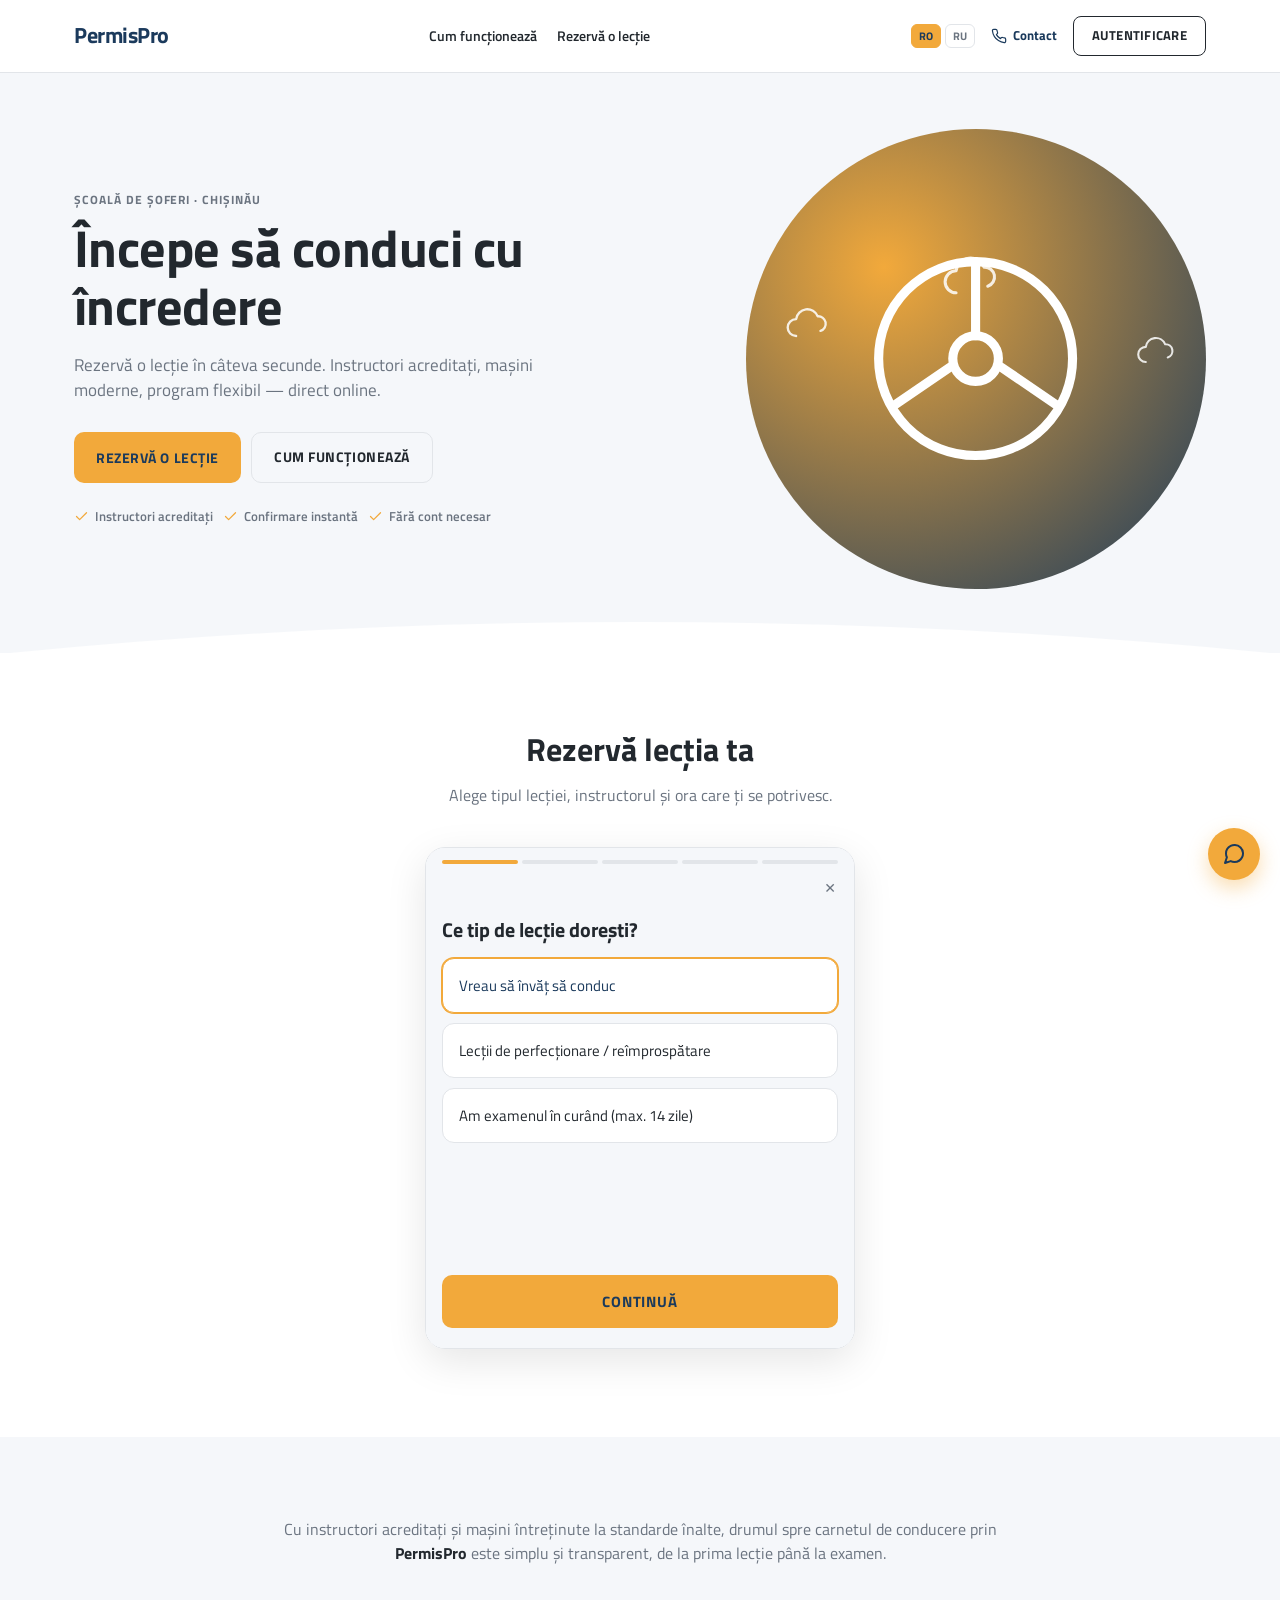
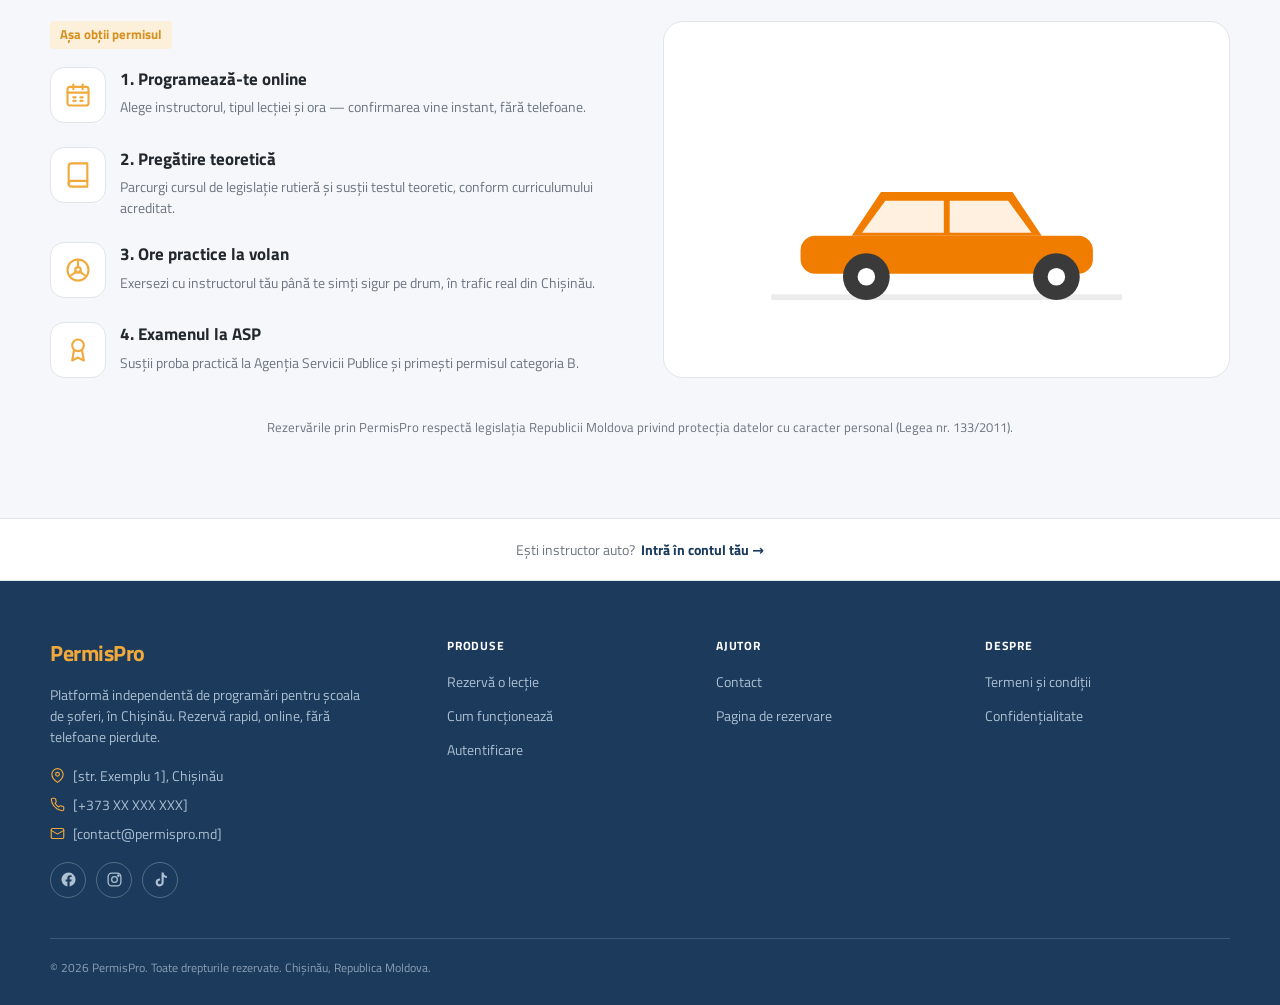
==== commit 16e16d60: "feat: navy+amber rebrand, fix admin auth gap, real supervisor creds via env Palette: rename --c-oran" ====
--- a/landing/index.html
+++ b/landing/index.html
@@ -309,25 +309,35 @@
     });
   }
 
+  function mountWidget(lang) {
+    DriveBookWidget.mount(document.getElementById("lp-widget-mount"), {
+      apiBase: "",
+      source: "landing",
+      lang: lang
+    });
+  }
+
   document.querySelectorAll(".lp-lang button").forEach(function (btn) {
     btn.addEventListener("click", function () {
-      applyLang(btn.getAttribute("data-lang"));
+      var lang = btn.getAttribute("data-lang");
+      applyLang(lang);
+      // The widget has no external "change language" hook, so a page-level
+      // language switch re-mounts it fresh — acceptable since this only
+      // fires from the top-of-page toggle, not mid-booking.
+      mountWidget(lang);
     });
   });
 
   var params = new URLSearchParams(location.search);
-  applyLang(params.get("lang") === "ru" ? "ru" : "ro");
+  var initialLang = params.get("lang") === "ru" ? "ru" : "ro";
+  applyLang(initialLang);
 
   var fab = document.getElementById("lp-fab");
   document.getElementById("lp-fab-toggle").addEventListener("click", function () {
     fab.classList.toggle("open");
   });
 
-  DriveBookWidget.mount(document.getElementById("lp-widget-mount"), {
-    apiBase: "",
-    source: "landing",
-    lang: params.get("lang") === "ru" ? "ru" : "ro"
-  });
+  mountWidget(initialLang);
 })();
 </script>
 </body>
--- a/widget/widget.css
+++ b/widget/widget.css
@@ -1,12 +1,16 @@
-/* DriveBook widget — BSM Mobile Edition v3.0 */
+/* DriveBook widget — navy + amber (road-sign), chosen for MVP.
+   Alternates considered, revisit post-MVP: lime+asphalt (#C8E85A/#2B2D2F),
+   teal+coral (#0F9E8E/#FF7A5C) — see PROGRESS.md §0. */
 :host, .db-root {
-  --c-orange:      #F07C00;
-  --c-orange-lite: #FFF0E0;
-  --c-orange-dark: #D46E00;
-  --c-ink:         #3A3A3A;
-  --c-muted:       #888;
-  --c-line:        #EBEBEB;
-  --c-bg:          #F5F5F5;
+  --c-navy:        #1B3A5C;
+  --c-navy-dark:   #142C46;
+  --c-amber:       #F2A93B;
+  --c-amber-lite:  #FDF0DA;
+  --c-amber-dark:  #D6901F;
+  --c-ink:         #22282E;
+  --c-muted:       #6B7480;
+  --c-line:        #E2E5E9;
+  --c-bg:          #F5F7FA;
   --c-card:        #FFFFFF;
   --r-card:        14px;
   --r-btn:         10px;
@@ -47,7 +51,7 @@
   border-radius: 2px;
   background: var(--c-line);
 }
-.db-progress-seg.on { background: var(--c-orange); }
+.db-progress-seg.on { background: var(--c-amber); }
 
 /* ── Top nav ────────────────────────────────────────────── */
 .db-nav {
@@ -86,9 +90,9 @@
   color: var(--c-muted);
 }
 .db-nav-lang button.active {
-  background: var(--c-orange);
-  color: #fff;
-  border-color: var(--c-orange);
+  background: var(--c-amber);
+  color: var(--c-navy);
+  border-color: var(--c-amber);
 }
 
 /* ── Body ───────────────────────────────────────────────── */
@@ -140,7 +144,7 @@
 }
 .db-tab.active {
   color: var(--c-ink);
-  border-bottom-color: var(--c-orange);
+  border-bottom-color: var(--c-amber);
 }
 .db-tab-label {
   font-size: 13px;
@@ -201,7 +205,7 @@
   font-weight: 700;
   letter-spacing: 0.06em;
   text-transform: uppercase;
-  color: var(--c-orange);
+  color: var(--c-navy);
   padding: 12px 0;
   width: 100%;
 }
@@ -231,7 +235,7 @@
   transition: background 0.15s;
 }
 .db-change-item:last-child { border-bottom: none; }
-.db-change-item:hover { background: var(--c-orange-lite); }
+.db-change-item:hover { background: var(--c-amber-lite); }
 
 /* ── Date scroller ──────────────────────────────────────── */
 .db-date-nav {
@@ -255,7 +259,7 @@
   flex-shrink: 0;
   transition: all 0.15s;
 }
-.db-date-arrow:hover:not(:disabled) { border-color: var(--c-orange); color: var(--c-orange); }
+.db-date-arrow:hover:not(:disabled) { border-color: var(--c-amber); color: var(--c-navy); }
 .db-date-arrow:disabled { opacity: 0.3; cursor: default; }
 .db-date-scroll {
   display: flex;
@@ -279,8 +283,8 @@
   min-width: 0;
 }
 .db-date-card.active {
-  border-color: var(--c-orange);
-  color: var(--c-orange);
+  border-color: var(--c-amber);
+  color: var(--c-navy);
 }
 .db-date-dow {
   font-size: 11px;
@@ -289,14 +293,14 @@
   letter-spacing: 0.05em;
   color: var(--c-muted);
 }
-.db-date-card.active .db-date-dow { color: var(--c-orange); }
+.db-date-card.active .db-date-dow { color: var(--c-navy); }
 .db-date-day {
   font-size: 26px;
   font-weight: 700;
   line-height: 1;
   color: var(--c-ink);
 }
-.db-date-card.active .db-date-day { color: var(--c-orange); }
+.db-date-card.active .db-date-day { color: var(--c-navy); }
 .db-date-mon {
   font-size: 11px;
   font-weight: 600;
@@ -304,7 +308,7 @@
   letter-spacing: 0.05em;
   color: var(--c-muted);
 }
-.db-date-card.active .db-date-mon { color: var(--c-orange); }
+.db-date-card.active .db-date-mon { color: var(--c-navy); }
 
 /* ── Slot row ───────────────────────────────────────────── */
 .db-slot-list {
@@ -326,10 +330,10 @@
   transition: border-color 0.15s, box-shadow 0.15s;
   width: 100%;
 }
-.db-slot-row:hover { border-color: var(--c-orange); }
+.db-slot-row:hover { border-color: var(--c-amber); }
 .db-slot-row.active {
-  border-color: var(--c-orange);
-  box-shadow: 0 0 0 1px var(--c-orange);
+  border-color: var(--c-amber);
+  box-shadow: 0 0 0 1px var(--c-amber);
 }
 .db-slot-icon {
   width: 28px;
@@ -343,7 +347,7 @@
   font-weight: 600;
   color: var(--c-ink);
 }
-.db-slot-row.active .db-slot-time { color: var(--c-orange); }
+.db-slot-row.active .db-slot-time { color: var(--c-navy); }
 .db-slot-sub {
   font-size: 12px;
   color: var(--c-muted);
@@ -371,7 +375,7 @@
   margin-bottom: 12px;
   outline: none;
 }
-.db-search:focus { border-color: var(--c-orange); }
+.db-search:focus { border-color: var(--c-amber); }
 
 /* ── Instructor list (picker) ───────────────────────────── */
 .db-inst-list {
@@ -393,7 +397,7 @@
   border-radius: var(--r-card);
   transition: background 0.15s;
 }
-.db-inst-row:hover { background: var(--c-orange-lite); }
+.db-inst-row:hover { background: var(--c-amber-lite); }
 .db-inst-name { font-size: 15px; font-weight: 600; }
 .db-inst-meta { font-size: 12px; color: var(--c-muted); margin-top: 2px; }
 
@@ -423,7 +427,7 @@
   transition: border-color 0.15s;
   -webkit-appearance: none;
 }
-.db-field input:focus, .db-field textarea:focus { border-color: var(--c-orange); }
+.db-field input:focus, .db-field textarea:focus { border-color: var(--c-amber); }
 .db-field textarea { resize: none; }
 
 /* ── Terms & Conditions block ───────────────────────────────── */
@@ -463,15 +467,15 @@
   transition: background 0.15s, border-color 0.15s;
 }
 .db-terms-label input[type="checkbox"]:checked {
-  background: var(--c-orange);
-  border-color: var(--c-orange);
+  background: var(--c-amber);
+  border-color: var(--c-amber);
   background-image: url("data:image/svg+xml,%3Csvg viewBox='0 0 12 10' fill='none' xmlns='http://www.w3.org/2000/svg'%3E%3Cpath d='M1 5l3.5 3.5L11 1' stroke='white' stroke-width='2' stroke-linecap='round' stroke-linejoin='round'/%3E%3C/svg%3E");
   background-repeat: no-repeat;
   background-position: center;
   background-size: 11px;
 }
 .db-terms-link {
-  color: var(--c-orange);
+  color: var(--c-navy);
   text-decoration: underline;
   text-underline-offset: 2px;
 }
@@ -507,7 +511,7 @@
   width: 90px;
   height: 90px;
   border-radius: 50%;
-  background: var(--c-orange-lite);
+  background: var(--c-amber-lite);
   margin: 0 auto 16px;
   display: flex;
   align-items: center;
@@ -566,8 +570,8 @@
   display: block;
   width: 100%;
   padding: 16px;
-  background: var(--c-orange);
-  color: #fff;
+  background: var(--c-amber);
+  color: var(--c-navy);
   border: none;
   border-radius: var(--r-btn);
   font: inherit;
@@ -586,8 +590,8 @@
   width: 100%;
   padding: 14px;
   background: none;
-  color: var(--c-orange);
-  border: 1.5px solid var(--c-orange);
+  color: var(--c-navy);
+  border: 1.5px solid var(--c-amber);
   border-radius: var(--r-btn);
   font: inherit;
   font-size: 14px;
@@ -599,7 +603,7 @@
   -webkit-appearance: none;
   margin-top: 8px;
 }
-.db-btn-ghost:hover { background: var(--c-orange-lite); }
+.db-btn-ghost:hover { background: var(--c-amber-lite); }
 
 /* ── Loading / empty states ─────────────────────────────── */
 .db-loading {
--- a/landing/landing.css
+++ b/landing/landing.css
@@ -1,13 +1,16 @@
-/* PermisPro landing — BSM-style structure, DriveBook widget palette.
-   Mobile-first: base rules target phones, min-width queries add tablet/desktop. */
+/* PermisPro landing — navy + amber (road-sign), chosen for MVP.
+   Alternates considered, revisit post-MVP: lime+asphalt (#C8E85A/#2B2D2F),
+   teal+coral (#0F9E8E/#FF7A5C) — see PROGRESS.md §0. */
 :root {
-  --c-orange:      #F07C00;
-  --c-orange-lite: #FFF0E0;
-  --c-orange-dark: #D46E00;
-  --c-ink:         #3A3A3A;
-  --c-muted:       #888;
-  --c-line:        #EBEBEB;
-  --c-bg:          #F5F5F5;
+  --c-navy:        #1B3A5C;
+  --c-navy-dark:   #142C46;
+  --c-amber:       #F2A93B;
+  --c-amber-lite:  #FDF0DA;
+  --c-amber-dark:  #D6901F;
+  --c-ink:         #22282E;
+  --c-muted:       #6B7480;
+  --c-line:        #E2E5E9;
+  --c-bg:          #F5F7FA;
   --c-card:        #FFFFFF;
   --font: "Titillium Web", "Segoe UI", system-ui, sans-serif;
 }
@@ -47,7 +50,7 @@
 .lp-logo {
   font-size: 19px;
   font-weight: 700;
-  color: var(--c-orange);
+  color: var(--c-navy);
   text-decoration: none;
   letter-spacing: -0.02em;
   white-space: nowrap;
@@ -76,15 +79,15 @@
   cursor: pointer;
 }
 .lp-lang button.active {
-  background: var(--c-orange);
-  border-color: var(--c-orange);
-  color: #fff;
+  background: var(--c-amber);
+  border-color: var(--c-amber);
+  color: var(--c-navy);
 }
 .lp-contact-link {
   display: flex;
   align-items: center;
   gap: 6px;
-  color: var(--c-orange);
+  color: var(--c-navy);
   text-decoration: none;
   font-size: 13px;
   font-weight: 700;
@@ -157,8 +160,8 @@
 }
 .lp-btn-primary {
   display: inline-block;
-  background: var(--c-orange);
-  color: #fff;
+  background: var(--c-amber);
+  color: var(--c-navy);
   border: none;
   border-radius: 10px;
   padding: 15px 22px;
@@ -172,7 +175,7 @@
   cursor: pointer;
   transition: background 0.15s, transform 0.1s;
 }
-.lp-btn-primary:hover { background: var(--c-orange-dark); }
+.lp-btn-primary:hover { background: var(--c-amber-dark); }
 .lp-btn-primary:active { transform: scale(0.98); }
 .lp-btn-ghost {
   display: inline-block;
@@ -191,7 +194,7 @@
   cursor: pointer;
   transition: border-color 0.15s, color 0.15s;
 }
-.lp-btn-ghost:hover { border-color: var(--c-orange); color: var(--c-orange); }
+.lp-btn-ghost:hover { border-color: var(--c-amber); color: var(--c-navy); }
 .lp-hero-chips {
   display: flex;
   flex-direction: column;
@@ -206,13 +209,13 @@
   color: var(--c-muted);
   font-weight: 600;
 }
-.lp-chip svg { width: 15px; height: 15px; color: var(--c-orange); flex-shrink: 0; }
+.lp-chip svg { width: 15px; height: 15px; color: var(--c-amber); flex-shrink: 0; }
 
 .lp-hero-art {
   position: relative;
   aspect-ratio: 1 / 1;
   border-radius: 50%;
-  background: radial-gradient(circle at 30% 30%, #FFDCB0 0%, var(--c-orange) 55%, #F4E3FF 100%);
+  background: radial-gradient(circle at 30% 30%, var(--c-amber) 0%, var(--c-navy) 100%);
   display: flex;
   align-items: center;
   justify-content: center;
@@ -279,6 +282,12 @@
   transform: none;
   max-width: none;
 }
+/* The page header already has a RO/RU switch — don't show a second one
+   inside the widget; the header switch re-mounts the widget with the
+   chosen language instead (see landing/index.html). */
+.lp-widget-frame .db-nav-lang {
+  display: none;
+}
 
 /* ── Steps section ──────────────────────────────────────── */
 .lp-steps {
@@ -302,8 +311,8 @@
 }
 .lp-steps-tag {
   display: inline-block;
-  background: var(--c-orange-lite);
-  color: var(--c-orange-dark);
+  background: var(--c-amber-lite);
+  color: var(--c-amber-dark);
   font-size: 13px;
   font-weight: 700;
   padding: 4px 10px;
@@ -327,7 +336,7 @@
   align-items: center;
   justify-content: center;
 }
-.lp-step-icon svg { width: 24px; height: 24px; color: var(--c-orange); }
+.lp-step-icon svg { width: 24px; height: 24px; color: var(--c-amber); }
 .lp-step-title {
   font-size: 16px;
   font-weight: 700;
@@ -357,7 +366,7 @@
   color: var(--c-muted);
   text-align: center;
 }
-.lp-steps-note a { color: var(--c-orange); text-decoration: underline; text-underline-offset: 2px; }
+.lp-steps-note a { color: var(--c-navy); text-decoration: underline; text-underline-offset: 2px; }
 
 /* ── Instructor CTA bar ─────────────────────────────────── */
 .lp-instructor-bar {
@@ -370,7 +379,7 @@
   color: var(--c-muted);
 }
 .lp-instructor-bar a {
-  color: var(--c-orange);
+  color: var(--c-navy);
   font-weight: 700;
   text-decoration: none;
   margin-left: 6px;
@@ -379,8 +388,11 @@
 .lp-instructor-bar a:hover { text-decoration: underline; }
 
 /* ── Footer ─────────────────────────────────────────────── */
+/* Solid navy band — the road-sign palette's second color gets a real
+   moment here instead of just tinting text elsewhere on the page. */
 .lp-footer {
-  background: var(--c-bg);
+  background: var(--c-navy);
+  color: #AEC0D2;
   padding: 40px 16px 24px;
 }
 .lp-footer-grid {
@@ -390,37 +402,37 @@
   flex-direction: column;
   gap: 32px;
 }
-.lp-footer-brand .lp-logo { display: inline-block; margin-bottom: 14px; }
+.lp-footer-brand .lp-logo { display: inline-block; margin-bottom: 14px; color: var(--c-amber); }
 .lp-footer-about {
   font-size: 14px;
-  color: var(--c-muted);
+  color: #AEC0D2;
   max-width: 320px;
   margin: 0 0 18px;
 }
 .lp-footer-contact {
   font-size: 14px;
-  color: var(--c-muted);
+  color: #AEC0D2;
   display: flex;
   flex-direction: column;
   gap: 8px;
   margin-bottom: 18px;
 }
 .lp-footer-contact div { display: flex; align-items: center; gap: 8px; }
-.lp-footer-contact svg { width: 15px; height: 15px; color: var(--c-orange); flex-shrink: 0; }
+.lp-footer-contact svg { width: 15px; height: 15px; color: var(--c-amber); flex-shrink: 0; }
 .lp-social-row { display: flex; gap: 10px; }
 .lp-social-row a {
   width: 36px;
   height: 36px;
   border-radius: 50%;
-  border: 1.5px solid var(--c-line);
+  border: 1.5px solid rgba(255,255,255,0.25);
   display: flex;
   align-items: center;
   justify-content: center;
   text-decoration: none;
-  color: var(--c-muted);
+  color: #AEC0D2;
   transition: border-color 0.15s, color 0.15s;
 }
-.lp-social-row a:hover { border-color: var(--c-orange); color: var(--c-orange); }
+.lp-social-row a:hover { border-color: var(--c-amber); color: var(--c-amber); }
 .lp-social-row svg { width: 17px; height: 17px; }
 .lp-footer-links {
   display: grid;
@@ -432,7 +444,7 @@
   font-weight: 700;
   text-transform: uppercase;
   letter-spacing: 0.06em;
-  color: var(--c-ink);
+  color: #fff;
   margin: 0 0 14px;
 }
 .lp-footer-col ul {
@@ -445,17 +457,17 @@
 }
 .lp-footer-col a {
   font-size: 14px;
-  color: var(--c-muted);
-  text-decoration: none;
-}
-.lp-footer-col a:hover { color: var(--c-orange); }
+  color: #AEC0D2;
+  text-decoration: none;
+}
+.lp-footer-col a:hover { color: var(--c-amber); }
 .lp-footer-bottom {
   max-width: 1180px;
   margin: 32px auto 0;
   padding-top: 18px;
-  border-top: 1px solid var(--c-line);
+  border-top: 1px solid rgba(255,255,255,0.15);
   font-size: 12px;
-  color: var(--c-muted);
+  color: #8CA0B4;
 }
 
 /* ── Floating messaging FAB ─────────────────────────────── */
@@ -502,17 +514,17 @@
   width: 52px;
   height: 52px;
   border-radius: 50%;
-  background: var(--c-orange);
+  background: var(--c-amber);
   border: none;
-  color: #fff;
+  color: var(--c-navy);
   display: flex;
   align-items: center;
   justify-content: center;
   cursor: pointer;
-  box-shadow: 0 8px 20px rgba(240,124,0,0.35);
+  box-shadow: 0 8px 20px rgba(242,169,59,0.4);
   transition: transform 0.15s, background 0.15s;
 }
-.lp-fab-main:hover { background: var(--c-orange-dark); }
+.lp-fab-main:hover { background: var(--c-amber-dark); }
 .lp-fab-main svg { width: 24px; height: 24px; transition: transform 0.2s; }
 .lp-fab-wrap.open .lp-fab-main svg { transform: rotate(135deg); }
 
@@ -531,7 +543,7 @@
   .lp-logo { font-size: 22px; }
   .lp-nav { display: flex; gap: 20px; margin: 0 auto; }
   .lp-nav a { text-decoration: none; color: var(--c-ink); font-size: 14px; font-weight: 600; }
-  .lp-nav a:hover { color: var(--c-orange); }
+  .lp-nav a:hover { color: var(--c-navy); }
   .lp-header-right { gap: 16px; margin-left: 0; }
   .lp-contact-link span { display: inline; }
   .lp-login-btn { padding: 9px 18px; font-size: 13px; }
@@ -562,9 +574,9 @@
 
   .lp-steps { padding: 80px 24px; }
   .lp-steps-intro { margin-bottom: 56px; font-size: 16px; }
-  .lp-steps-grid { flex-direction: row; align-items: start; gap: 48px; }
+  .lp-steps-grid { flex-direction: row; align-items: stretch; gap: 48px; }
   .lp-steps-grid > div:first-child { flex: 1; }
-  .lp-steps-art { flex: 1; aspect-ratio: 4 / 5; }
+  .lp-steps-art { flex: 1; aspect-ratio: auto; }
   .lp-step-icon { width: 56px; height: 56px; border-radius: 14px; }
   .lp-step-icon svg { width: 28px; height: 28px; }
   .lp-step-title { font-size: 17px; }
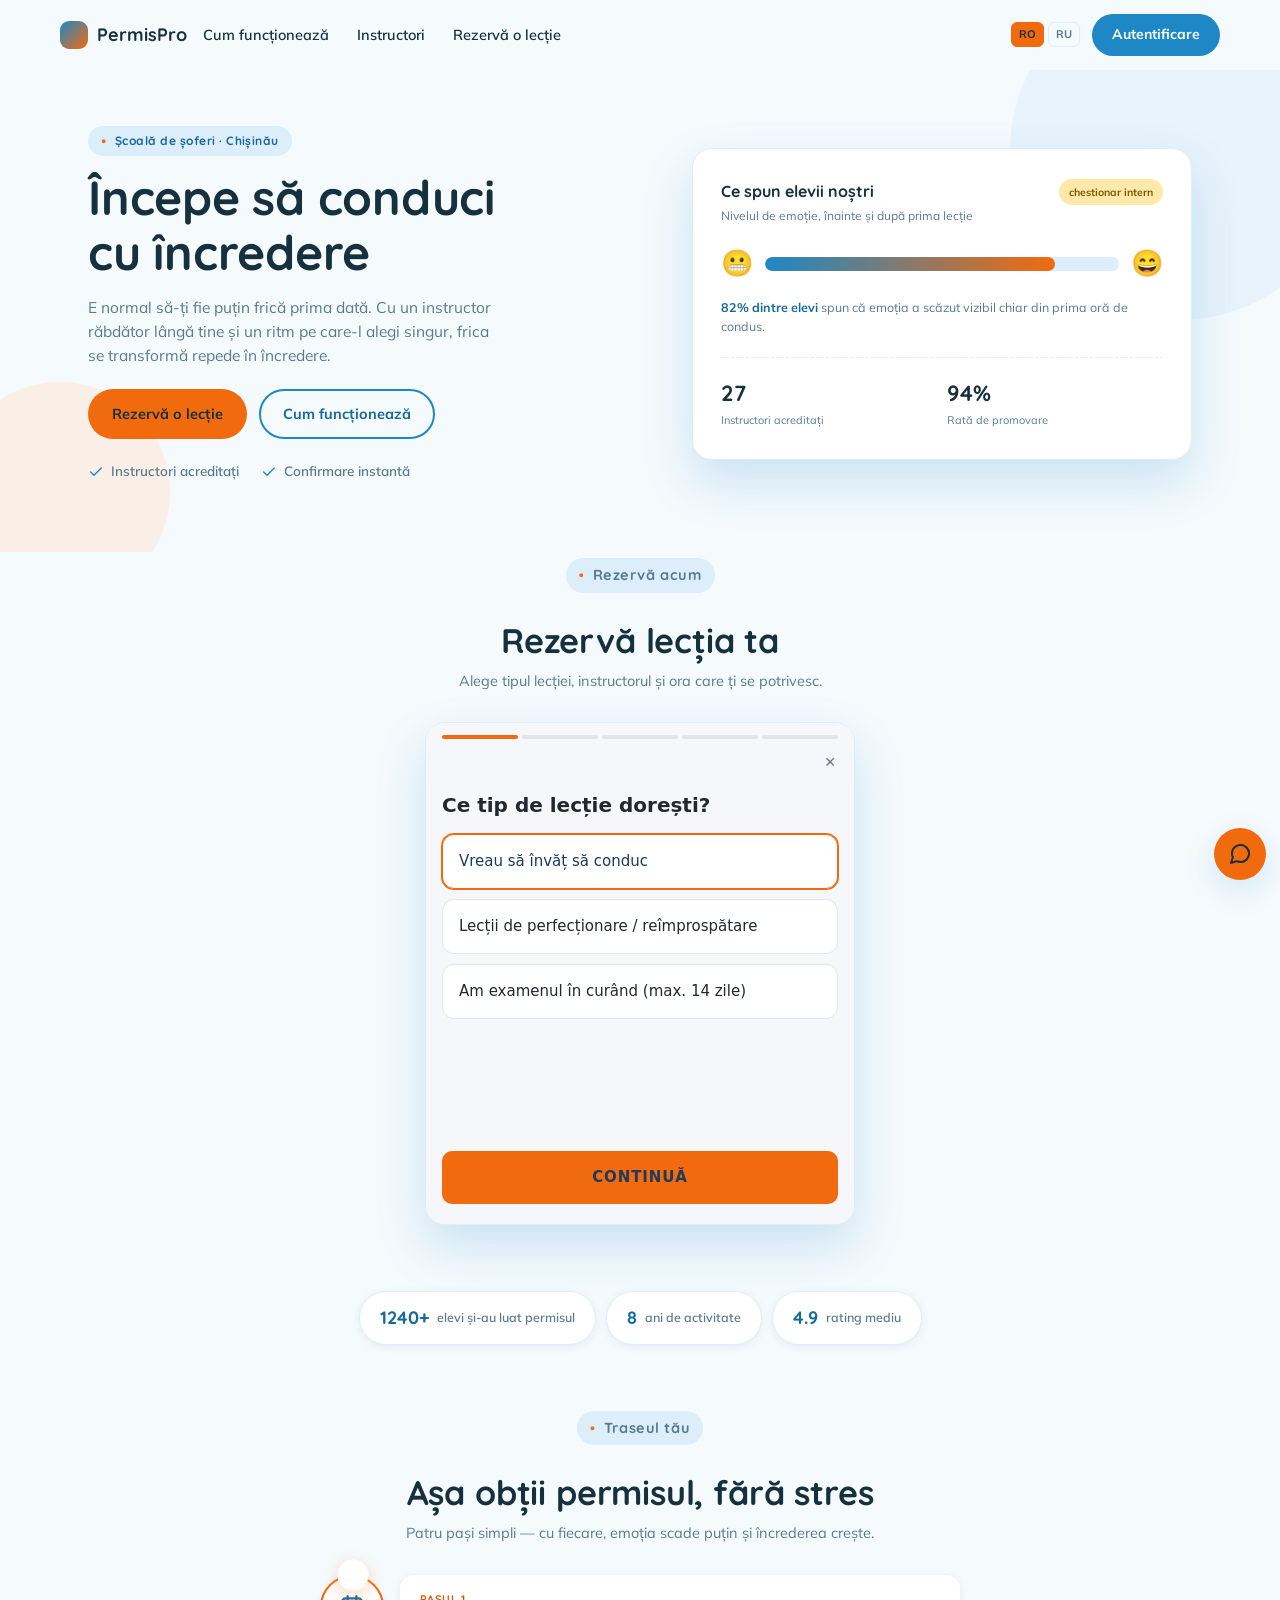
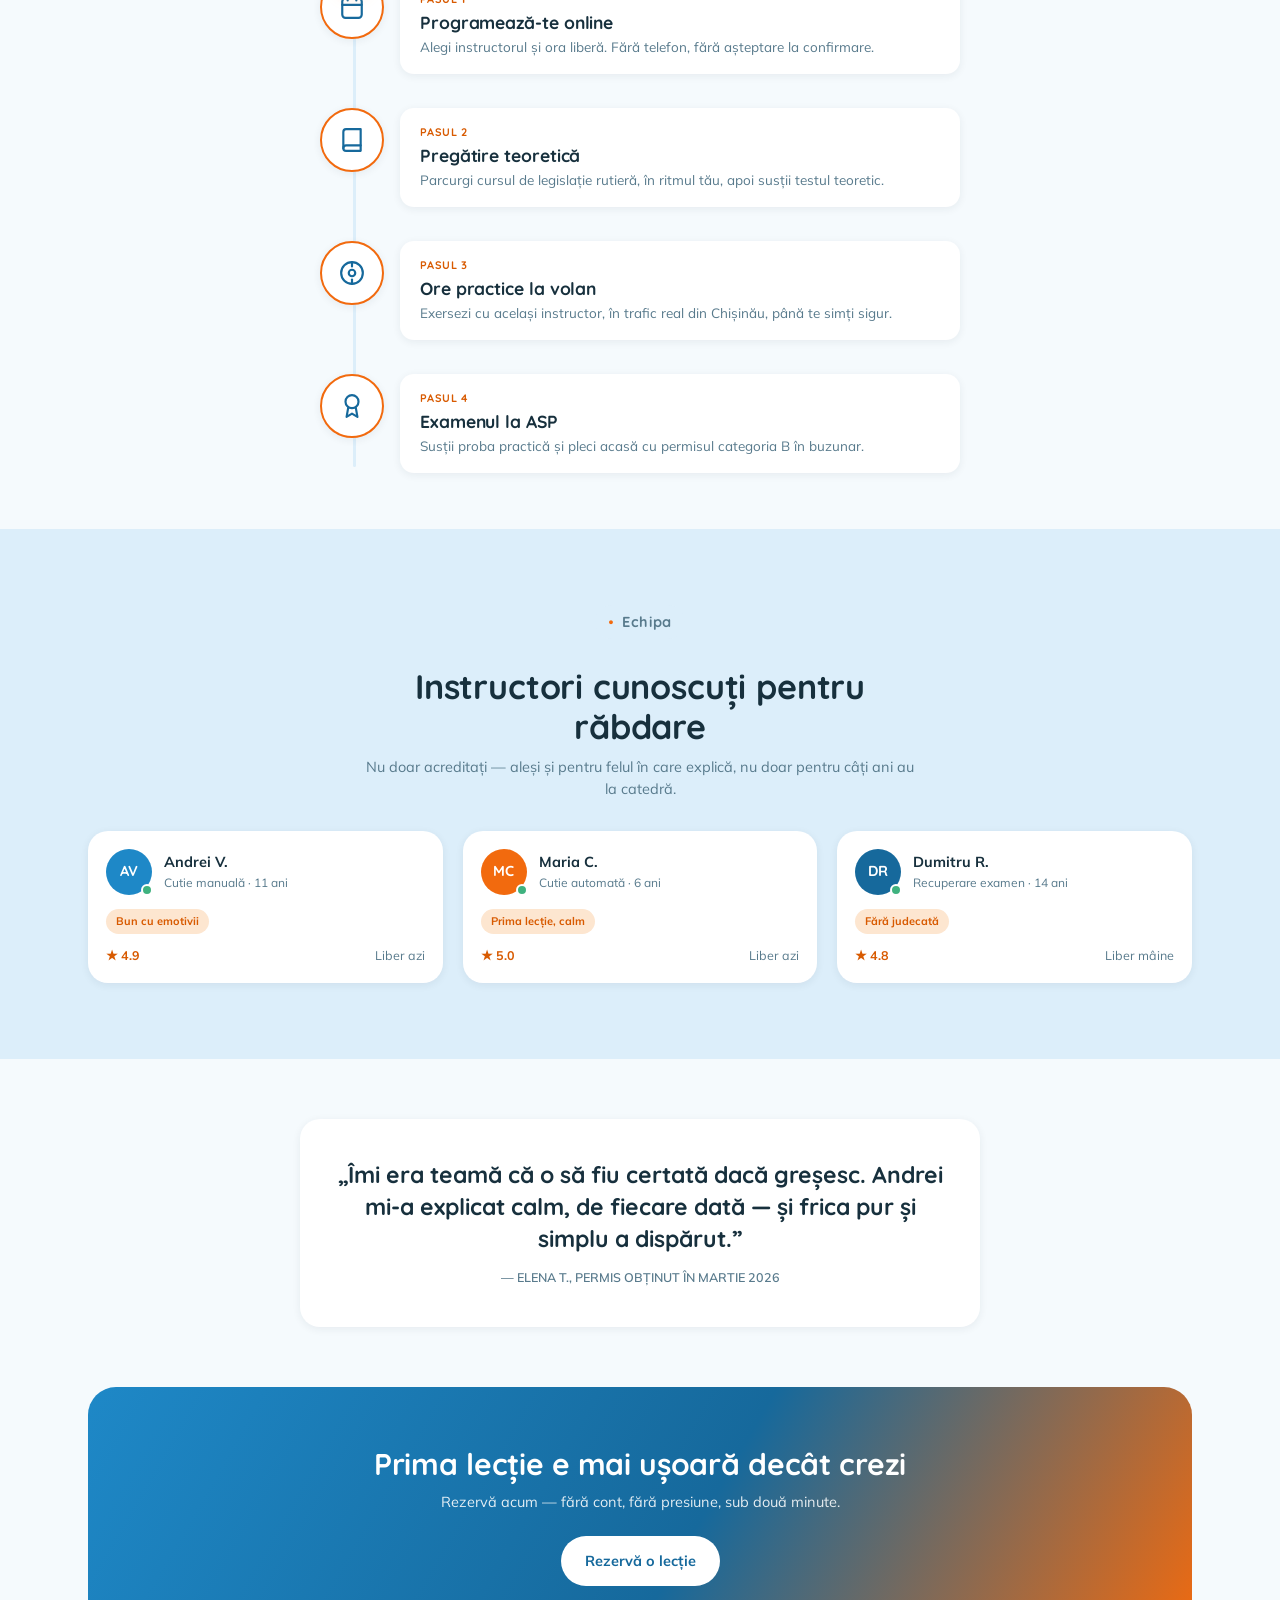
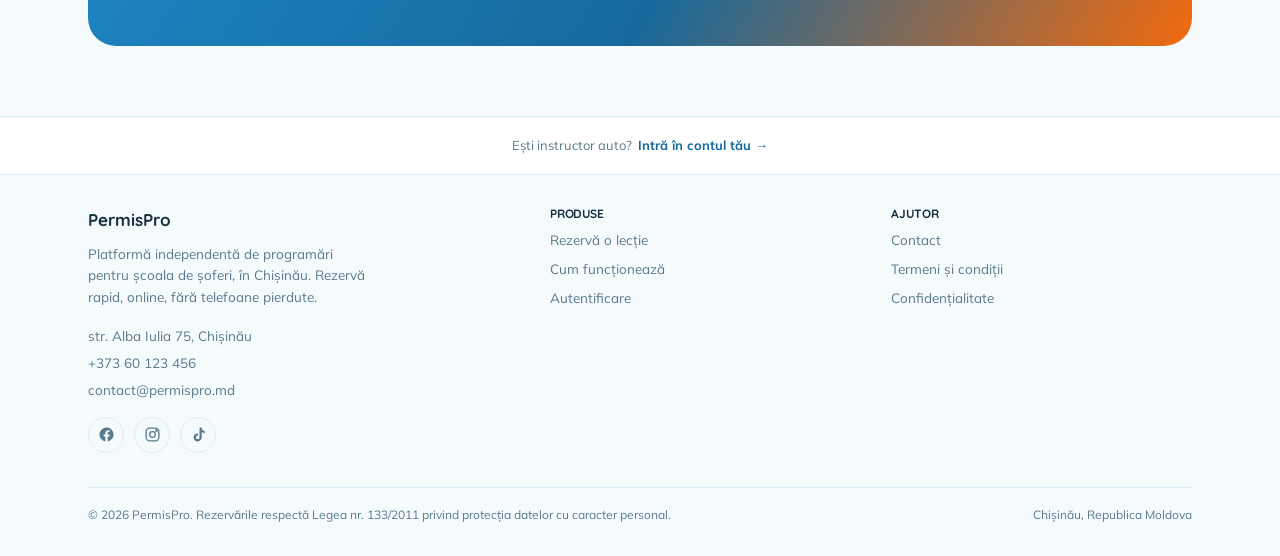
==== commit a7e74870: "feat(landing): replace placeholders with plausible demo content Footer contacts (str. Alba Iulia 75 " ====
--- a/landing/index.html
+++ b/landing/index.html
@@ -3,293 +3,341 @@
 <head>
 <meta charset="UTF-8" />
 <meta name="viewport" content="width=device-width, initial-scale=1" />
-<title>PermisPro · Școală de șoferi · Chișinău</title>
+<title>PermisPro — Școală de șoferi · Chișinău</title>
 <meta name="description" content="Rezervă online lecții de conducere în Chișinău. Instructori acreditați, confirmare instantă." />
+<meta name="robots" content="noai, noimageai" />
 <link rel="preconnect" href="https://fonts.googleapis.com" />
-<link href="https://fonts.googleapis.com/css2?family=Titillium+Web:wght@400;600;700&display=swap" rel="stylesheet" />
-<link rel="stylesheet" href="/widget/widget.css?v=3.0" />
+<link rel="preconnect" href="https://fonts.gstatic.com" crossorigin />
+<link href="https://fonts.googleapis.com/css2?family=Quicksand:wght@600;700&family=Mulish:wght@400;500;600;700&display=swap" rel="stylesheet" />
+<link rel="stylesheet" href="/widget/widget.css?v=3.1" />
+<link rel="stylesheet" href="/landing/tokens-sky.css" />
 <link rel="stylesheet" href="/landing/landing.css" />
 </head>
 <body>
 
-<header class="lp-header">
-  <div class="lp-header-inner">
-    <a href="/" class="lp-logo">PermisPro</a>
-    <nav class="lp-nav">
+<div class="nav-backdrop" id="navBackdrop"></div>
+
+<nav class="nav">
+  <div class="container nav-inner">
+    <div class="logo"><span class="logo-mark" aria-hidden="true"></span>PermisPro</div>
+
+    <div class="nav-links-desktop">
       <a href="#pasi" data-i18n="nav_how">Cum funcționează</a>
+      <a href="#instructori" data-i18n="nav_instructors">Instructori</a>
       <a href="#rezerva" data-i18n="nav_book">Rezervă o lecție</a>
-    </nav>
-    <div class="lp-header-right">
-      <div class="lp-lang">
+    </div>
+
+    <div class="nav-right">
+      <div class="nav-lang">
         <button type="button" data-lang="ro" class="active">RO</button>
         <button type="button" data-lang="ru">RU</button>
       </div>
-      <a class="lp-contact-link" href="#footer-contact">
-        <svg viewBox="0 0 24 24" fill="none" stroke="currentColor" stroke-width="1.8" stroke-linecap="round" stroke-linejoin="round"><path d="M22 16.92v3a2 2 0 0 1-2.18 2 19.8 19.8 0 0 1-8.63-3.07 19.5 19.5 0 0 1-6-6 19.8 19.8 0 0 1-3.07-8.67A2 2 0 0 1 4.11 2h3a2 2 0 0 1 2 1.72c.13.96.36 1.9.7 2.81a2 2 0 0 1-.45 2.11L8.09 9.91a16 16 0 0 0 6 6l1.27-1.27a2 2 0 0 1 2.11-.45c.9.34 1.85.57 2.81.7A2 2 0 0 1 22 16.92z"/></svg>
-        <span data-i18n="contact_label">Contact</span>
-      </a>
-      <a class="lp-login-btn" href="/admin" data-i18n="login_label">Autentificare</a>
+      <a class="nav-cta-desktop" href="/admin" data-i18n="login_label">Autentificare</a>
+      <button class="nav-toggle" id="navToggle" aria-label="Deschide meniul" aria-expanded="false">
+        <span></span><span></span><span></span>
+      </button>
+    </div>
+  </div>
+</nav>
+
+<button class="nav-close" id="navClose" aria-label="Închide meniul">
+  <svg viewBox="0 0 24 24" fill="none" stroke-width="2" stroke-linecap="round"><line x1="18" y1="6" x2="6" y2="18"/><line x1="6" y1="6" x2="18" y2="18"/></svg>
+</button>
+<div class="nav-links" id="navLinks">
+  <a href="#pasi" data-i18n="nav_how">Cum funcționează</a>
+  <a href="#instructori" data-i18n="nav_instructors">Instructori</a>
+  <a href="#rezerva" data-i18n="nav_book">Rezervă o lecție</a>
+  <div class="nav-lang">
+    <button type="button" data-lang="ro" class="active">RO</button>
+    <button type="button" data-lang="ru">RU</button>
+  </div>
+  <a class="btn btn-primary nav-cta-mobile" href="/admin" data-i18n="login_label">Autentificare</a>
+</div>
+
+<header class="hero">
+  <div class="blob blob-1" aria-hidden="true"></div>
+  <div class="blob blob-2" aria-hidden="true"></div>
+  <div class="container hero-grid">
+    <div>
+      <p class="eyebrow" data-i18n="hero_eyebrow">Școală de șoferi · Chișinău</p>
+      <h1 data-i18n="hero_title">Începe să conduci cu încredere</h1>
+      <p class="lead" data-i18n="hero_lead">E normal să-ți fie puțin frică prima dată. Cu un instructor răbdător lângă tine și un ritm pe care-l alegi singur, frica se transformă repede în încredere.</p>
+      <div class="hero-ctas">
+        <a href="#rezerva" class="btn btn-primary" data-i18n="hero_cta1">Rezervă o lecție</a>
+        <a href="#pasi" class="btn btn-ghost" data-i18n="hero_cta2">Cum funcționează</a>
+      </div>
+      <div class="trust-row">
+        <span class="trust-item"><svg viewBox="0 0 24 24" fill="none" stroke-width="2" stroke-linecap="round"><path d="M20 6 9 17l-5-5"/></svg><span data-i18n="trust1">Instructori acreditați</span></span>
+        <span class="trust-item"><svg viewBox="0 0 24 24" fill="none" stroke-width="2" stroke-linecap="round"><path d="M20 6 9 17l-5-5"/></svg><span data-i18n="trust2">Confirmare instantă</span></span>
+      </div>
+    </div>
+
+    <div class="confidence-card">
+      <div class="cc-top">
+        <div>
+          <div class="cc-title" data-i18n="cc_title">Ce spun elevii noștri</div>
+          <div class="cc-sub" data-i18n="cc_sub">Nivelul de emoție, înainte și după prima lecție</div>
+        </div>
+        <span class="cc-badge" data-i18n="cc_badge">chestionar intern</span>
+      </div>
+      <div class="meter-row">
+        <span class="meter-face">😬</span>
+        <div class="meter-track"><div class="meter-fill" id="meterFill"></div></div>
+        <span class="meter-face">😄</span>
+      </div>
+      <p class="meter-caption" data-i18n-html="cc_caption"><strong>82% dintre elevi</strong> spun că emoția a scăzut vizibil chiar din prima oră de condus.</p>
+      <div class="cc-stats">
+        <div class="cc-stat"><div class="num" data-count="27">0</div><div class="lbl" data-i18n="cc_stat1_lbl">Instructori acreditați</div></div>
+        <div class="cc-stat"><div class="num" data-count="94" data-suffix="%">0%</div><div class="lbl" data-i18n="cc_stat2_lbl">Rată de promovare</div></div>
+      </div>
     </div>
   </div>
 </header>
 
-<section class="lp-hero">
-  <div class="lp-hero-grid">
-    <div>
-      <div class="lp-hero-kicker" data-i18n="hero_kicker">ȘCOALĂ DE ȘOFERI · CHIȘINĂU</div>
-      <h1 class="lp-hero-title" data-i18n="hero_title">Începe să conduci cu încredere</h1>
-      <p class="lp-hero-sub" data-i18n="hero_sub">Rezervă o lecție în câteva secunde. Instructori acreditați, mașini moderne, program flexibil — direct online.</p>
-      <div class="lp-hero-ctas">
-        <a href="#rezerva" class="lp-btn-primary" data-i18n="hero_cta">Rezervă o lecție</a>
-        <a href="#pasi" class="lp-btn-ghost" data-i18n="hero_cta2">Cum funcționează</a>
-      </div>
-      <div class="lp-hero-chips">
-        <span class="lp-chip">
-          <svg viewBox="0 0 24 24" fill="none" stroke="currentColor" stroke-width="2" stroke-linecap="round" stroke-linejoin="round"><path d="M20 6 9 17l-5-5"/></svg>
-          <span data-i18n="chip1">Instructori acreditați</span>
-        </span>
-        <span class="lp-chip">
-          <svg viewBox="0 0 24 24" fill="none" stroke="currentColor" stroke-width="2" stroke-linecap="round" stroke-linejoin="round"><path d="M20 6 9 17l-5-5"/></svg>
-          <span data-i18n="chip2">Confirmare instantă</span>
-        </span>
-        <span class="lp-chip">
-          <svg viewBox="0 0 24 24" fill="none" stroke="currentColor" stroke-width="2" stroke-linecap="round" stroke-linejoin="round"><path d="M20 6 9 17l-5-5"/></svg>
-          <span data-i18n="chip3">Fără cont necesar</span>
-        </span>
-      </div>
-    </div>
-    <div class="lp-hero-art">
-      <svg class="lp-cloud c1" viewBox="0 0 64 40" fill="none" stroke="#fff" stroke-width="2.5" stroke-linecap="round" stroke-linejoin="round"><path d="M14 30a9 9 0 0 1 0-18 12 12 0 0 1 23-3 8 8 0 0 1 3 15.6"/></svg>
-      <svg class="lp-cloud c2" viewBox="0 0 64 40" fill="none" stroke="#fff" stroke-width="2.5" stroke-linecap="round" stroke-linejoin="round"><path d="M14 30a9 9 0 0 1 0-18 12 12 0 0 1 23-3 8 8 0 0 1 3 15.6"/></svg>
-      <svg class="lp-cloud c3" viewBox="0 0 64 40" fill="none" stroke="#fff" stroke-width="2.5" stroke-linecap="round" stroke-linejoin="round"><path d="M14 30a9 9 0 0 1 0-18 12 12 0 0 1 23-3 8 8 0 0 1 3 15.6"/></svg>
-      <svg viewBox="0 0 100 100" fill="none" stroke="#fff" stroke-width="3.2" stroke-linecap="round" stroke-linejoin="round">
-        <circle cx="50" cy="50" r="34"/>
-        <circle cx="50" cy="50" r="8"/>
-        <path d="M50 16v26M22 66l19-13M78 66l-19-13"/>
+<section class="widget-section" id="rezerva">
+  <div class="container">
+    <div class="section-head">
+      <p class="eyebrow" style="margin:0 auto 14px;" data-i18n="widget_eyebrow">Rezervă acum</p>
+      <h2 data-i18n="widget_title">Rezervă lecția ta</h2>
+      <p data-i18n="widget_sub">Alege tipul lecției, instructorul și ora care ți se potrivesc.</p>
+    </div>
+    <div class="widget-frame" id="widgetMount"></div>
+  </div>
+</section>
+
+<section class="stats">
+  <div class="container stats-grid">
+    <div class="stat-pill"><span class="num" data-count="1240" data-suffix="+">0</span><span class="lbl" data-i18n="stat1_lbl">elevi și-au luat permisul</span></div>
+    <div class="stat-pill"><span class="num" data-count="8">0</span><span class="lbl" data-i18n="stat2_lbl">ani de activitate</span></div>
+    <div class="stat-pill"><span class="num" data-count="4.9" data-decimal="1">0</span><span class="lbl" data-i18n="stat3_lbl">rating mediu</span></div>
+  </div>
+</section>
+
+<section class="process" id="pasi">
+  <div class="container">
+    <div class="section-head">
+      <p class="eyebrow" style="margin:0 auto 14px;" data-i18n="process_eyebrow">Traseul tău</p>
+      <h2 data-i18n="process_title">Așa obții permisul, fără stres</h2>
+      <p data-i18n="process_sub">Patru pași simpli — cu fiecare, emoția scade puțin și încrederea crește.</p>
+    </div>
+    <div class="road-wrap" id="roadWrap">
+      <div class="road-line" aria-hidden="true"></div>
+      <div class="road-fill" id="roadFill" aria-hidden="true"></div>
+      <svg class="car-marker" id="carMarker" viewBox="0 0 24 24" fill="none" aria-hidden="true">
+        <circle cx="12" cy="12" r="11" fill="#fff"/>
+        <text x="12" y="16.5" text-anchor="middle" font-size="13">🚗</text>
       </svg>
-    </div>
-  </div>
-  <svg class="lp-hero-curve" viewBox="0 0 1440 64" preserveAspectRatio="none">
-    <path d="M0 64 Q 720 0 1440 64 L1440 64 L0 64 Z" fill="#ffffff"/>
-  </svg>
-</section>
-
-<section class="lp-widget-section" id="rezerva">
-  <div class="lp-section-head">
-    <h2 class="lp-section-title" data-i18n="widget_title">Rezervă lecția ta</h2>
-    <p class="lp-section-sub" data-i18n="widget_sub">Alege tipul lecției, instructorul și ora care ți se potrivesc.</p>
-  </div>
-  <div class="lp-widget-frame" id="lp-widget-mount"></div>
-</section>
-
-<section class="lp-steps" id="pasi">
-  <p class="lp-steps-intro" data-i18n-html="steps_intro">Cu instructori acreditați și mașini întreținute la standarde înalte, drumul spre carnetul de conducere prin <strong>PermisPro</strong> este simplu și transparent, de la prima lecție până la examen.</p>
-  <div class="lp-steps-grid">
-    <div>
-      <span class="lp-steps-tag" data-i18n="steps_tag">Așa obții permisul</span>
-
-      <div class="lp-step">
-        <div class="lp-step-icon">
-          <svg viewBox="0 0 24 24" fill="none" stroke="currentColor" stroke-width="1.8" stroke-linecap="round" stroke-linejoin="round"><rect x="3" y="5" width="18" height="16" rx="2"/><path d="M16 3v4M8 3v4M3 10h18"/><path d="M8 14h2M8 17h2M14 14h2M14 17h2"/></svg>
-        </div>
-        <div>
-          <p class="lp-step-title" data-i18n="step1_title">1. Programează-te online</p>
-          <p class="lp-step-text" data-i18n="step1_text">Alege instructorul, tipul lecției și ora — confirmarea vine instant, fără telefoane.</p>
-        </div>
-      </div>
-
-      <div class="lp-step">
-        <div class="lp-step-icon">
-          <svg viewBox="0 0 24 24" fill="none" stroke="currentColor" stroke-width="1.8" stroke-linecap="round" stroke-linejoin="round"><path d="M4 19.5A2.5 2.5 0 0 1 6.5 17H20"/><path d="M6.5 2H20v20H6.5A2.5 2.5 0 0 1 4 19.5v-15A2.5 2.5 0 0 1 6.5 2z"/></svg>
-        </div>
-        <div>
-          <p class="lp-step-title" data-i18n="step2_title">2. Pregătire teoretică</p>
-          <p class="lp-step-text" data-i18n="step2_text">Parcurgi cursul de legislație rutieră și susții testul teoretic, conform curriculumului acreditat.</p>
-        </div>
-      </div>
-
-      <div class="lp-step">
-        <div class="lp-step-icon">
-          <svg viewBox="0 0 24 24" fill="none" stroke="currentColor" stroke-width="1.8" stroke-linecap="round" stroke-linejoin="round"><circle cx="12" cy="12" r="9"/><circle cx="12" cy="12" r="2.4"/><path d="M12 3v6.6M6.2 16.5l4.7-3.3M17.8 16.5l-4.7-3.3"/></svg>
-        </div>
-        <div>
-          <p class="lp-step-title" data-i18n="step3_title">3. Ore practice la volan</p>
-          <p class="lp-step-text" data-i18n="step3_text">Exersezi cu instructorul tău până te simți sigur pe drum, în trafic real din Chișinău.</p>
-        </div>
-      </div>
-
-      <div class="lp-step">
-        <div class="lp-step-icon">
-          <svg viewBox="0 0 24 24" fill="none" stroke="currentColor" stroke-width="1.8" stroke-linecap="round" stroke-linejoin="round"><circle cx="12" cy="8" r="5"/><path d="M8.5 12.5L7 21l5-2.5 5 2.5-1.5-8.5"/></svg>
-        </div>
-        <div>
-          <p class="lp-step-title" data-i18n="step4_title">4. Examenul la ASP</p>
-          <p class="lp-step-text" data-i18n="step4_text">Susții proba practică la Agenția Servicii Publice și primești permisul categoria B.</p>
-        </div>
-      </div>
-    </div>
-
-    <div class="lp-steps-art">
-      <svg viewBox="0 0 240 170">
-        <rect x="0" y="150" width="240" height="4" fill="#EBEBEB"/>
-        <rect x="20" y="110" width="200" height="26" rx="10" fill="#F07C00"/>
-        <path d="M55 110 L75 80 H165 L185 110 Z" fill="#F07C00"/>
-        <path d="M62 108 L78 86 H118 V108 Z" fill="#FFF0E0"/>
-        <path d="M122 108 V86 H162 L178 108 Z" fill="#FFF0E0"/>
-        <circle cx="65" cy="138" r="16" fill="#3A3A3A"/>
-        <circle cx="65" cy="138" r="6" fill="#fff"/>
-        <circle cx="195" cy="138" r="16" fill="#3A3A3A"/>
-        <circle cx="195" cy="138" r="6" fill="#fff"/>
-      </svg>
-    </div>
-  </div>
-  <p class="lp-steps-note" data-i18n="steps_note">Rezervările prin PermisPro respectă legislația Republicii Moldova privind protecția datelor cu caracter personal (Legea nr. 133/2011).</p>
-</section>
-
-<div class="lp-instructor-bar" data-i18n-html="instructor_bar">
+      <ol class="steps">
+        <li class="step">
+          <span class="step-icon"><svg viewBox="0 0 24 24" fill="none" stroke-width="2" stroke-linecap="round" stroke-linejoin="round"><rect x="3" y="4" width="18" height="18" rx="3"/><line x1="16" y1="2" x2="16" y2="6"/><line x1="8" y1="2" x2="8" y2="6"/><line x1="3" y1="10" x2="21" y2="10"/></svg></span>
+          <div class="step-body"><div class="step-eyebrow" data-i18n="step1_eyebrow">PASUL 1</div><h3 data-i18n="step1_title">Programează-te online</h3><p data-i18n="step1_text">Alegi instructorul și ora liberă. Fără telefon, fără așteptare la confirmare.</p></div>
+        </li>
+        <li class="step">
+          <span class="step-icon"><svg viewBox="0 0 24 24" fill="none" stroke-width="2" stroke-linecap="round" stroke-linejoin="round"><path d="M4 19.5A2.5 2.5 0 0 1 6.5 17H20"/><path d="M6.5 2H20v20H6.5A2.5 2.5 0 0 1 4 19.5v-15A2.5 2.5 0 0 1 6.5 2z"/></svg></span>
+          <div class="step-body"><div class="step-eyebrow" data-i18n="step2_eyebrow">PASUL 2</div><h3 data-i18n="step2_title">Pregătire teoretică</h3><p data-i18n="step2_text">Parcurgi cursul de legislație rutieră, în ritmul tău, apoi susții testul teoretic.</p></div>
+        </li>
+        <li class="step">
+          <span class="step-icon"><svg viewBox="0 0 24 24" fill="none" stroke-width="2" stroke-linecap="round" stroke-linejoin="round"><circle cx="12" cy="12" r="10"/><circle cx="12" cy="12" r="3"/><line x1="12" y1="2" x2="12" y2="6"/><line x1="12" y1="18" x2="12" y2="22"/></svg></span>
+          <div class="step-body"><div class="step-eyebrow" data-i18n="step3_eyebrow">PASUL 3</div><h3 data-i18n="step3_title">Ore practice la volan</h3><p data-i18n="step3_text">Exersezi cu același instructor, în trafic real din Chișinău, până te simți sigur.</p></div>
+        </li>
+        <li class="step">
+          <span class="step-icon"><svg viewBox="0 0 24 24" fill="none" stroke-width="2" stroke-linecap="round" stroke-linejoin="round"><circle cx="12" cy="8" r="6"/><path d="M8.5 13.5 7 22l5-3 5 3-1.5-8.5"/></svg></span>
+          <div class="step-body"><div class="step-eyebrow" data-i18n="step4_eyebrow">PASUL 4</div><h3 data-i18n="step4_title">Examenul la ASP</h3><p data-i18n="step4_text">Susții proba practică și pleci acasă cu permisul categoria B în buzunar.</p></div>
+        </li>
+      </ol>
+    </div>
+  </div>
+</section>
+
+<section class="instructors" id="instructori">
+  <div class="container">
+    <div class="section-head">
+      <p class="eyebrow" style="margin:0 auto 14px;" data-i18n="inst_eyebrow">Echipa</p>
+      <h2 data-i18n="inst_title">Instructori cunoscuți pentru răbdare</h2>
+      <p data-i18n="inst_sub">Nu doar acreditați — aleși și pentru felul în care explică, nu doar pentru câți ani au la catedră.</p>
+    </div>
+    <div class="inst-grid">
+      <div class="inst-card">
+        <div class="inst-top"><span class="avatar" style="background:var(--c-primary)">AV<span class="avail"></span></span><div><div class="inst-name">Andrei V.</div><div class="inst-role" data-i18n="inst1_role">Cutie manuală · 11 ani</div></div></div>
+        <span class="inst-tag" data-i18n="inst1_tag">Bun cu emotivii</span>
+        <div class="inst-meta"><span class="stars">★ 4.9</span><span data-i18n="inst_today">Liber azi</span></div>
+      </div>
+      <div class="inst-card">
+        <div class="inst-top"><span class="avatar" style="background:var(--c-accent)">MC<span class="avail"></span></span><div><div class="inst-name">Maria C.</div><div class="inst-role" data-i18n="inst2_role">Cutie automată · 6 ani</div></div></div>
+        <span class="inst-tag" data-i18n="inst2_tag">Prima lecție, calm</span>
+        <div class="inst-meta"><span class="stars">★ 5.0</span><span data-i18n="inst_today">Liber azi</span></div>
+      </div>
+      <div class="inst-card">
+        <div class="inst-top"><span class="avatar" style="background:var(--c-primary-dark)">DR<span class="avail"></span></span><div><div class="inst-name">Dumitru R.</div><div class="inst-role" data-i18n="inst3_role">Recuperare examen · 14 ani</div></div></div>
+        <span class="inst-tag" data-i18n="inst3_tag">Fără judecată</span>
+        <div class="inst-meta"><span class="stars">★ 4.8</span><span data-i18n="inst_tomorrow">Liber mâine</span></div>
+      </div>
+    </div>
+  </div>
+</section>
+
+<section class="testimonial">
+  <div class="container">
+    <div class="t-card">
+      <p class="t-quote" data-i18n="t_quote">„Îmi era teamă că o să fiu certată dacă greșesc. Andrei mi-a explicat calm, de fiecare dată — și frica pur și simplu a dispărut.”</p>
+      <p class="t-who" data-i18n="t_who">— ELENA T., PERMIS OBȚINUT ÎN MARTIE 2026</p>
+    </div>
+  </div>
+</section>
+
+<section class="cta-band">
+  <h2 data-i18n="cta_title">Prima lecție e mai ușoară decât crezi</h2>
+  <p data-i18n="cta_sub">Rezervă acum — fără cont, fără presiune, sub două minute.</p>
+  <a href="#rezerva" class="btn btn-primary" data-i18n="cta_btn">Rezervă o lecție</a>
+</section>
+
+<div class="instructor-bar" data-i18n-html="instructor_bar">
   Ești instructor auto?<a href="/admin">Intră în contul tău →</a>
 </div>
 
-<footer class="lp-footer" id="footer-contact">
-  <div class="lp-footer-grid">
-    <div class="lp-footer-brand">
-      <a href="/" class="lp-logo">PermisPro</a>
-      <p class="lp-footer-about" data-i18n="footer_about">Platformă independentă de programări pentru școala de șoferi, în Chișinău. Rezervă rapid, online, fără telefoane pierdute.</p>
-      <div class="lp-footer-contact">
-        <div>
-          <svg viewBox="0 0 24 24" fill="none" stroke="currentColor" stroke-width="1.8" stroke-linecap="round" stroke-linejoin="round"><path d="M21 10c0 7-9 13-9 13s-9-6-9-13a9 9 0 0 1 18 0z"/><circle cx="12" cy="10" r="3"/></svg>
-          <span>[str. Exemplu 1], Chișinău</span>
+<footer id="footer-contact">
+  <div class="container">
+    <div class="foot-grid">
+      <div>
+        <div class="foot-logo">PermisPro</div>
+        <p class="foot-desc" data-i18n="foot_desc">Platformă independentă de programări pentru școala de șoferi, în Chișinău. Rezervă rapid, online, fără telefoane pierdute.</p>
+        <div class="foot-contact">str. Alba Iulia 75, Chișinău<br>+373 60 123 456<br>contact@permispro.md</div>
+        <div class="foot-social">
+          <a href="https://facebook.com/permispro.md" target="_blank" rel="noopener" aria-label="Facebook"><svg viewBox="0 0 24 24" fill="currentColor"><path d="M22 12a10 10 0 1 0-11.6 9.9v-7H7.9V12h2.5V9.8c0-2.5 1.5-3.9 3.8-3.9 1.1 0 2.2.2 2.2.2v2.4h-1.2c-1.2 0-1.6.8-1.6 1.6V12h2.8l-.4 2.9h-2.4v7A10 10 0 0 0 22 12z"/></svg></a>
+          <a href="https://instagram.com/permispro.md" target="_blank" rel="noopener" aria-label="Instagram"><svg viewBox="0 0 24 24" fill="none" stroke="currentColor" stroke-width="1.8"><rect x="3" y="3" width="18" height="18" rx="5"/><circle cx="12" cy="12" r="4"/><circle cx="17.5" cy="6.5" r="1"/></svg></a>
+          <a href="https://tiktok.com/@permispro.md" target="_blank" rel="noopener" aria-label="TikTok"><svg viewBox="0 0 24 24" fill="currentColor"><path d="M16.5 2h-3v14.2a2.6 2.6 0 1 1-2.1-2.6v-3.1a5.7 5.7 0 1 0 5.1 5.7V8.4a7.6 7.6 0 0 0 4.5 1.5v-3a4.6 4.6 0 0 1-4.5-4.5V2z"/></svg></a>
         </div>
-        <div>
-          <svg viewBox="0 0 24 24" fill="none" stroke="currentColor" stroke-width="1.8" stroke-linecap="round" stroke-linejoin="round"><path d="M22 16.92v3a2 2 0 0 1-2.18 2 19.8 19.8 0 0 1-8.63-3.07 19.5 19.5 0 0 1-6-6 19.8 19.8 0 0 1-3.07-8.67A2 2 0 0 1 4.11 2h3a2 2 0 0 1 2 1.72c.13.96.36 1.9.7 2.81a2 2 0 0 1-.45 2.11L8.09 9.91a16 16 0 0 0 6 6l1.27-1.27a2 2 0 0 1 2.11-.45c.9.34 1.85.57 2.81.7A2 2 0 0 1 22 16.92z"/></svg>
-          <span>[+373 XX XXX XXX]</span>
-        </div>
-        <div>
-          <svg viewBox="0 0 24 24" fill="none" stroke="currentColor" stroke-width="1.8" stroke-linecap="round" stroke-linejoin="round"><rect x="2" y="4" width="20" height="16" rx="2"/><path d="m2 7 10 6 10-6"/></svg>
-          <span>[contact@permispro.md]</span>
-        </div>
-      </div>
-      <div class="lp-social-row">
-        <a href="#" aria-label="Facebook" title="Facebook">
-          <svg viewBox="0 0 24 24" fill="currentColor"><path d="M22 12a10 10 0 1 0-11.6 9.9v-7H7.9V12h2.5V9.8c0-2.5 1.5-3.9 3.8-3.9 1.1 0 2.2.2 2.2.2v2.4h-1.2c-1.2 0-1.6.8-1.6 1.6V12h2.8l-.4 2.9h-2.4v7A10 10 0 0 0 22 12z"/></svg>
-        </a>
-        <a href="#" aria-label="Instagram" title="Instagram">
-          <svg viewBox="0 0 24 24" fill="none" stroke="currentColor" stroke-width="1.8"><rect x="3" y="3" width="18" height="18" rx="5"/><circle cx="12" cy="12" r="4"/><circle cx="17.5" cy="6.5" r="1"/></svg>
-        </a>
-        <a href="#" aria-label="TikTok" title="TikTok">
-          <svg viewBox="0 0 24 24" fill="currentColor"><path d="M16.5 2h-3v14.2a2.6 2.6 0 1 1-2.1-2.6v-3.1a5.7 5.7 0 1 0 5.1 5.7V8.4a7.6 7.6 0 0 0 4.5 1.5v-3a4.6 4.6 0 0 1-4.5-4.5V2z"/></svg>
-        </a>
-      </div>
-    </div>
-
-    <div class="lp-footer-links">
-      <div class="lp-footer-col">
-        <h4 data-i18n="footer_products_title">PRODUSE</h4>
-        <ul>
-          <li><a href="#rezerva" data-i18n="link_book">Rezervă o lecție</a></li>
-          <li><a href="#pasi" data-i18n="link_how">Cum funcționează</a></li>
-          <li><a href="/admin" data-i18n="link_login">Autentificare</a></li>
-        </ul>
-      </div>
-      <div class="lp-footer-col">
-        <h4 data-i18n="footer_help_title">AJUTOR</h4>
-        <ul>
-          <li><a href="#footer-contact" data-i18n="link_contact">Contact</a></li>
-          <li><a href="/book" data-i18n="link_hosted">Pagina de rezervare</a></li>
-        </ul>
-      </div>
-      <div class="lp-footer-col">
-        <h4 data-i18n="footer_about_title">DESPRE</h4>
-        <ul>
-          <li><a href="#" data-i18n="link_terms">Termeni și condiții</a></li>
-          <li><a href="#" data-i18n="link_privacy">Confidențialitate</a></li>
-        </ul>
-      </div>
-    </div>
-  </div>
-  <div class="lp-footer-bottom">
-    <span data-i18n="copyright">© 2026 PermisPro. Toate drepturile rezervate. Chișinău, Republica Moldova.</span>
+      </div>
+      <div class="foot-col">
+        <h4 data-i18n="foot_products">PRODUSE</h4>
+        <a href="#rezerva" data-i18n="link_book">Rezervă o lecție</a>
+        <a href="#pasi" data-i18n="link_how">Cum funcționează</a>
+        <a href="/admin" data-i18n="link_login">Autentificare</a>
+      </div>
+      <div class="foot-col">
+        <h4 data-i18n="foot_help">AJUTOR</h4>
+        <a href="#footer-contact" data-i18n="link_contact">Contact</a>
+        <a href="#footer-contact" data-i18n="link_terms">Termeni și condiții</a>
+        <a href="#footer-contact" data-i18n="link_privacy">Confidențialitate</a>
+      </div>
+    </div>
+    <div class="foot-bottom">
+      <span data-i18n="foot_legal">© 2026 PermisPro. Rezervările respectă Legea nr. 133/2011 privind protecția datelor cu caracter personal.</span>
+      <span>Chișinău, Republica Moldova</span>
+    </div>
   </div>
 </footer>
 
-<div class="lp-fab-wrap" id="lp-fab">
-  <div class="lp-fab-menu">
-    <a class="lp-fab-tg" href="https://t.me/" target="_blank" rel="noopener" title="Telegram">
+<div class="mobile-tap-bar">
+  <a href="#rezerva" class="btn btn-primary" data-i18n="hero_cta1">Rezervă o lecție</a>
+</div>
+
+<div class="fab-wrap" id="fabWrap">
+  <div class="fab-menu">
+    <a class="fab-tg" href="https://t.me/permispro" target="_blank" rel="noopener" title="Telegram">
       <svg viewBox="0 0 24 24" fill="currentColor"><path d="M21.05 3.35 2.7 10.53c-1.24.5-1.23 1.19-.23 1.5l4.7 1.47 10.9-6.87c.52-.32.99-.14.6.21L9.9 14.5l-.35 4.94c.5 0 .72-.23.99-.5l2.38-2.3 4.94 3.65c.91.5 1.56.24 1.79-.84l3.24-15.28c.33-1.32-.5-1.92-1.84-1.42z"/></svg>
     </a>
-    <a class="lp-fab-wa" href="https://wa.me/" target="_blank" rel="noopener" title="WhatsApp">
+    <a class="fab-wa" href="https://wa.me/37360123456" target="_blank" rel="noopener" title="WhatsApp">
       <svg viewBox="0 0 24 24" fill="currentColor"><path d="M12 2a10 10 0 0 0-8.6 15.1L2 22l5.1-1.3A10 10 0 1 0 12 2zm5.5 12.4c-.2.7-1.4 1.3-1.9 1.4-.5.1-1.1.1-1.8-.1-.4-.1-.9-.3-1.6-.6-2.8-1.3-4.7-4.1-4.8-4.3-.1-.2-1.1-1.6-1.1-3s.7-2.1 1-2.4c.3-.3.6-.4.8-.4h.6c.2 0 .5-.1.7.5.2.6.9 2 .9 2.2.1.1.1.3 0 .5-.1.2-.2.3-.3.5-.1.1-.3.4-.4.5-.1.1-.3.3-.1.6.2.3.8 1.3 1.7 2.1 1.1 1 2.1 1.3 2.4 1.5.2.1.4.1.6-.1.2-.2.8-.8 1-1.1.2-.3.4-.2.7-.1.3.1 1.7.8 2 .9.1.1.1.4-.1.6z"/></svg>
     </a>
-    <a class="lp-fab-vb" href="viber://chat" title="Viber">
+    <a class="fab-vb" href="viber://chat?number=%2B37360123456" title="Viber">
       <svg viewBox="0 0 24 24" fill="currentColor"><path d="M12 2C6.5 2 3 5 3 9.5c0 2.6 1.4 4.9 3.7 6.4l-.6 3.4 3.6-1.9c.7.1 1.5.2 2.3.2 5.5 0 9-3 9-7.6S17.5 2 12 2z"/></svg>
     </a>
   </div>
-  <button type="button" class="lp-fab-main" id="lp-fab-toggle" aria-label="Contact">
+  <button type="button" class="fab-main" id="fabToggle" aria-label="Contact">
     <svg viewBox="0 0 24 24" fill="none" stroke="currentColor" stroke-width="2" stroke-linecap="round" stroke-linejoin="round"><path d="M21 11.5a8.38 8.38 0 0 1-.9 3.8 8.5 8.5 0 0 1-7.6 4.7 8.38 8.38 0 0 1-3.8-.9L3 21l1.9-5.7a8.38 8.38 0 0 1-.9-3.8 8.5 8.5 0 0 1 4.7-7.6 8.38 8.38 0 0 1 3.8-.9h.5a8.48 8.48 0 0 1 8 8v.5z"/></svg>
   </button>
 </div>
 
-<script src="/widget/widget.js?v=3.0"></script>
+<script src="/widget/widget.js?v=3.1"></script>
 <script>
 (function () {
   var STR = {
     ro: {
-      nav_how: "Cum funcționează", nav_book: "Rezervă o lecție",
-      contact_label: "Contact", login_label: "Autentificare",
-      hero_kicker: "ȘCOALĂ DE ȘOFERI · CHIȘINĂU",
+      nav_how: "Cum funcționează", nav_instructors: "Instructori", nav_book: "Rezervă o lecție",
+      login_label: "Autentificare",
+      hero_eyebrow: "Școală de șoferi · Chișinău",
       hero_title: "Începe să conduci cu încredere",
-      hero_sub: "Rezervă o lecție în câteva secunde. Instructori acreditați, mașini moderne, program flexibil — direct online.",
-      hero_cta: "Rezervă o lecție", hero_cta2: "Cum funcționează",
-      chip1: "Instructori acreditați", chip2: "Confirmare instantă", chip3: "Fără cont necesar",
+      hero_lead: "E normal să-ți fie puțin frică prima dată. Cu un instructor răbdător lângă tine și un ritm pe care-l alegi singur, frica se transformă repede în încredere.",
+      hero_cta1: "Rezervă o lecție", hero_cta2: "Cum funcționează",
+      trust1: "Instructori acreditați", trust2: "Confirmare instantă",
+      cc_title: "Ce spun elevii noștri",
+      cc_sub: "Nivelul de emoție, înainte și după prima lecție",
+      cc_badge: "chestionar intern",
+      cc_caption: "<strong>82% dintre elevi</strong> spun că emoția a scăzut vizibil chiar din prima oră de condus.",
+      cc_stat1_lbl: "Instructori acreditați", cc_stat2_lbl: "Rată de promovare",
+      widget_eyebrow: "Rezervă acum",
       widget_title: "Rezervă lecția ta",
       widget_sub: "Alege tipul lecției, instructorul și ora care ți se potrivesc.",
-      steps_intro: "Cu instructori acreditați și mașini întreținute la standarde înalte, drumul spre carnetul de conducere prin <strong>PermisPro</strong> este simplu și transparent, de la prima lecție până la examen.",
-      steps_tag: "Așa obții permisul",
-      step1_title: "1. Programează-te online",
-      step1_text: "Alege instructorul, tipul lecției și ora — confirmarea vine instant, fără telefoane.",
-      step2_title: "2. Pregătire teoretică",
-      step2_text: "Parcurgi cursul de legislație rutieră și susții testul teoretic, conform curriculumului acreditat.",
-      step3_title: "3. Ore practice la volan",
-      step3_text: "Exersezi cu instructorul tău până te simți sigur pe drum, în trafic real din Chișinău.",
-      step4_title: "4. Examenul la ASP",
-      step4_text: "Susții proba practică la Agenția Servicii Publice și primești permisul categoria B.",
-      steps_note: "Rezervările prin PermisPro respectă legislația Republicii Moldova privind protecția datelor cu caracter personal (Legea nr. 133/2011).",
+      stat1_lbl: "elevi și-au luat permisul", stat2_lbl: "ani de activitate", stat3_lbl: "rating mediu",
+      process_eyebrow: "Traseul tău",
+      process_title: "Așa obții permisul, fără stres",
+      process_sub: "Patru pași simpli — cu fiecare, emoția scade puțin și încrederea crește.",
+      step1_eyebrow: "PASUL 1", step1_title: "Programează-te online", step1_text: "Alegi instructorul și ora liberă. Fără telefon, fără așteptare la confirmare.",
+      step2_eyebrow: "PASUL 2", step2_title: "Pregătire teoretică", step2_text: "Parcurgi cursul de legislație rutieră, în ritmul tău, apoi susții testul teoretic.",
+      step3_eyebrow: "PASUL 3", step3_title: "Ore practice la volan", step3_text: "Exersezi cu același instructor, în trafic real din Chișinău, până te simți sigur.",
+      step4_eyebrow: "PASUL 4", step4_title: "Examenul la ASP", step4_text: "Susții proba practică și pleci acasă cu permisul categoria B în buzunar.",
+      inst_eyebrow: "Echipa",
+      inst_title: "Instructori cunoscuți pentru răbdare",
+      inst_sub: "Nu doar acreditați — aleși și pentru felul în care explică, nu doar pentru câți ani au la catedră.",
+      inst1_role: "Cutie manuală · 11 ani", inst1_tag: "Bun cu emotivii",
+      inst2_role: "Cutie automată · 6 ani", inst2_tag: "Prima lecție, calm",
+      inst3_role: "Recuperare examen · 14 ani", inst3_tag: "Fără judecată",
+      inst_today: "Liber azi", inst_tomorrow: "Liber mâine",
+      t_quote: "„Îmi era teamă că o să fiu certată dacă greșesc. Andrei mi-a explicat calm, de fiecare dată — și frica pur și simplu a dispărut.”",
+      t_who: "— ELENA T., PERMIS OBȚINUT ÎN MARTIE 2026",
+      cta_title: "Prima lecție e mai ușoară decât crezi",
+      cta_sub: "Rezervă acum — fără cont, fără presiune, sub două minute.",
+      cta_btn: "Rezervă o lecție",
       instructor_bar: 'Ești instructor auto?<a href="/admin">Intră în contul tău →</a>',
-      footer_about: "Platformă independentă de programări pentru școala de șoferi, în Chișinău. Rezervă rapid, online, fără telefoane pierdute.",
-      footer_products_title: "PRODUSE", footer_help_title: "AJUTOR", footer_about_title: "DESPRE",
+      foot_desc: "Platformă independentă de programări pentru școala de șoferi, în Chișinău. Rezervă rapid, online, fără telefoane pierdute.",
+      foot_products: "PRODUSE", foot_help: "AJUTOR",
       link_book: "Rezervă o lecție", link_how: "Cum funcționează", link_login: "Autentificare",
-      link_contact: "Contact", link_hosted: "Pagina de rezervare",
-      link_terms: "Termeni și condiții", link_privacy: "Confidențialitate",
-      copyright: "© 2026 PermisPro. Toate drepturile rezervate. Chișinău, Republica Moldova."
+      link_contact: "Contact", link_terms: "Termeni și condiții", link_privacy: "Confidențialitate",
+      foot_legal: "© 2026 PermisPro. Rezervările respectă Legea nr. 133/2011 privind protecția datelor cu caracter personal."
     },
     ru: {
-      nav_how: "Как это работает", nav_book: "Забронировать урок",
-      contact_label: "Контакты", login_label: "Войти",
-      hero_kicker: "АВТОШКОЛА · КИШИНЁВ",
+      nav_how: "Как это работает", nav_instructors: "Инструкторы", nav_book: "Забронировать урок",
+      login_label: "Войти",
+      hero_eyebrow: "Автошкола · Кишинёв",
       hero_title: "Начни водить уверенно",
-      hero_sub: "Забронируй урок за пару секунд. Аккредитованные инструкторы, современные автомобили, гибкий график — прямо онлайн.",
-      hero_cta: "Забронировать урок", hero_cta2: "Как это работает",
-      chip1: "Аккредитованные инструкторы", chip2: "Мгновенное подтверждение", chip3: "Без регистрации",
+      hero_lead: "Это нормально — немного бояться в первый раз. С терпеливым инструктором рядом и темпом, который выбираешь сам, страх быстро превращается в уверенность.",
+      hero_cta1: "Забронировать урок", hero_cta2: "Как это работает",
+      trust1: "Аккредитованные инструкторы", trust2: "Мгновенное подтверждение",
+      cc_title: "Что говорят наши ученики",
+      cc_sub: "Уровень тревоги до и после первого урока",
+      cc_badge: "внутренний опрос",
+      cc_caption: "<strong>82% учеников</strong> говорят, что тревога заметно снизилась уже после первого часа за рулём.",
+      cc_stat1_lbl: "Аккредитованных инструкторов", cc_stat2_lbl: "Процент сдачи экзамена",
+      widget_eyebrow: "Забронируй сейчас",
       widget_title: "Забронируй урок",
       widget_sub: "Выбери тип занятия, инструктора и удобное время.",
-      steps_intro: "С аккредитованными инструкторами и автомобилями, которые содержатся по высоким стандартам, путь к правам через <strong>PermisPro</strong> прост и прозрачен — от первого урока до экзамена.",
-      steps_tag: "Вот как получить права",
-      step1_title: "1. Запишись онлайн",
-      step1_text: "Выбери инструктора, тип занятия и время — подтверждение приходит мгновенно, без звонков.",
-      step2_title: "2. Теоретическая подготовка",
-      step2_text: "Проходишь курс ПДД и сдаёшь теоретический экзамен по аккредитованной программе.",
-      step3_title: "3. Практика за рулём",
-      step3_text: "Тренируешься с инструктором, пока не почувствуешь уверенность в реальном трафике Кишинёва.",
-      step4_title: "4. Экзамен в ASP",
-      step4_text: "Сдаёшь практический экзамен в Agenția Servicii Publice и получаешь права категории B.",
-      steps_note: "Бронирования через PermisPro соответствуют законодательству Республики Молдова о защите персональных данных (Закон № 133/2011).",
+      stat1_lbl: "учеников получили права", stat2_lbl: "лет работы", stat3_lbl: "средний рейтинг",
+      process_eyebrow: "Твой путь",
+      process_title: "Вот как получить права без стресса",
+      process_sub: "Четыре простых шага — с каждым тревога чуть снижается, а уверенность растёт.",
+      step1_eyebrow: "ШАГ 1", step1_title: "Запишись онлайн", step1_text: "Выбираешь инструктора и свободное время. Без звонков, без ожидания подтверждения.",
+      step2_eyebrow: "ШАГ 2", step2_title: "Теоретическая подготовка", step2_text: "Проходишь курс ПДД в своём темпе, затем сдаёшь теоретический экзамен.",
+      step3_eyebrow: "ШАГ 3", step3_title: "Практика за рулём", step3_text: "Тренируешься с тем же инструктором в реальном трафике Кишинёва, пока не почувствуешь уверенность.",
+      step4_eyebrow: "ШАГ 4", step4_title: "Экзамен в ASP", step4_text: "Сдаёшь практический экзамен и уходишь домой с правами категории B.",
+      inst_eyebrow: "Команда",
+      inst_title: "Инструкторы, известные своим терпением",
+      inst_sub: "Не просто аккредитованные — отобранные ещё и за то, как объясняют, а не только за стаж.",
+      inst1_role: "Механика · 11 лет", inst1_tag: "Хорош с тревожными",
+      inst2_role: "Автомат · 6 лет", inst2_tag: "Спокойный первый урок",
+      inst3_role: "Пересдача экзамена · 14 лет", inst3_tag: "Без осуждения",
+      inst_today: "Свободен сегодня", inst_tomorrow: "Свободен завтра",
+      t_quote: "«Я боялась, что меня отругают за ошибку. Андрей каждый раз спокойно всё объяснял — и страх просто исчез».",
+      t_who: "— ЕЛЕНА Т., ПОЛУЧИЛА ПРАВА В МАРТЕ 2026",
+      cta_title: "Первый урок легче, чем кажется",
+      cta_sub: "Забронируй сейчас — без аккаунта, без давления, меньше двух минут.",
+      cta_btn: "Забронировать урок",
       instructor_bar: 'Ты автоинструктор?<a href="/admin">Войти в аккаунт →</a>',
-      footer_about: "Независимая платформа для записи в автошколу в Кишинёве. Быстрое онлайн-бронирование без потерянных звонков.",
-      footer_products_title: "ПРОДУКТЫ", footer_help_title: "ПОМОЩЬ", footer_about_title: "О НАС",
+      foot_desc: "Независимая платформа для записи в автошколу в Кишинёве. Быстрое онлайн-бронирование без потерянных звонков.",
+      foot_products: "ПРОДУКТЫ", foot_help: "ПОМОЩЬ",
       link_book: "Забронировать урок", link_how: "Как это работает", link_login: "Войти",
-      link_contact: "Контакты", link_hosted: "Страница бронирования",
-      link_terms: "Условия использования", link_privacy: "Конфиденциальность",
-      copyright: "© 2026 PermisPro. Все права защищены. Кишинёв, Республика Молдова."
+      link_contact: "Контакты", link_terms: "Условия использования", link_privacy: "Конфиденциальность",
+      foot_legal: "© 2026 PermisPro. Бронирования соответствуют Закону № 133/2011 о защите персональных данных."
     }
   };
 
@@ -304,26 +352,26 @@
       var key = el.getAttribute("data-i18n-html");
       if (dict[key] != null) el.innerHTML = dict[key];
     });
-    document.querySelectorAll(".lp-lang button").forEach(function (btn) {
+    document.querySelectorAll(".nav-lang button").forEach(function (btn) {
       btn.classList.toggle("active", btn.getAttribute("data-lang") === lang);
     });
   }
 
   function mountWidget(lang) {
-    DriveBookWidget.mount(document.getElementById("lp-widget-mount"), {
+    DriveBookWidget.mount(document.getElementById("widgetMount"), {
       apiBase: "",
       source: "landing",
       lang: lang
     });
   }
 
-  document.querySelectorAll(".lp-lang button").forEach(function (btn) {
+  document.querySelectorAll(".nav-lang button").forEach(function (btn) {
     btn.addEventListener("click", function () {
       var lang = btn.getAttribute("data-lang");
       applyLang(lang);
-      // The widget has no external "change language" hook, so a page-level
-      // language switch re-mounts it fresh — acceptable since this only
-      // fires from the top-of-page toggle, not mid-booking.
+      // widget.js has no public "change language" hook, so a page-level
+      // switch re-mounts it fresh — fine since this only fires from the
+      // header/drawer toggle, not mid-booking.
       mountWidget(lang);
     });
   });
@@ -332,12 +380,84 @@
   var initialLang = params.get("lang") === "ru" ? "ru" : "ro";
   applyLang(initialLang);
 
-  var fab = document.getElementById("lp-fab");
-  document.getElementById("lp-fab-toggle").addEventListener("click", function () {
+  var fab = document.getElementById("fabWrap");
+  document.getElementById("fabToggle").addEventListener("click", function () {
     fab.classList.toggle("open");
   });
 
   mountWidget(initialLang);
+
+  // ── confidence meter fill ──────────────────────────────────────────────
+  window.addEventListener("load", function () {
+    requestAnimationFrame(function () { document.getElementById("meterFill").style.width = "82%"; });
+  });
+
+  // ── counter animation ──────────────────────────────────────────────────
+  var counters = document.querySelectorAll("[data-count]");
+  var counterObserver = new IntersectionObserver(function (entries) {
+    entries.forEach(function (entry) {
+      if (entry.isIntersecting) {
+        var el = entry.target;
+        var decimals = parseInt(el.dataset.decimal || "0", 10);
+        var target = parseFloat(el.dataset.count);
+        var suffix = el.dataset.suffix || "";
+        var duration = 1000;
+        var start = performance.now();
+        function tick(now) {
+          var p = Math.min((now - start) / duration, 1);
+          var eased = 1 - Math.pow(1 - p, 3);
+          var val = eased * target;
+          el.textContent = (decimals ? val.toFixed(decimals) : Math.round(val)) + suffix;
+          if (p < 1) requestAnimationFrame(tick);
+        }
+        requestAnimationFrame(tick);
+        counterObserver.unobserve(el);
+      }
+    });
+  }, { threshold: 0.5 });
+  counters.forEach(function (c) { counterObserver.observe(c); });
+
+  // ── steps reveal ────────────────────────────────────────────────────────
+  var steps = document.querySelectorAll(".step");
+  var stepObserver = new IntersectionObserver(function (entries) {
+    entries.forEach(function (entry) { if (entry.isIntersecting) entry.target.classList.add("in-view"); });
+  }, { threshold: 0.3 });
+  steps.forEach(function (s) { stepObserver.observe(s); });
+
+  // ── road timeline progress ──────────────────────────────────────────────
+  var roadWrap = document.getElementById("roadWrap");
+  var roadFill = document.getElementById("roadFill");
+  var carMarker = document.getElementById("carMarker");
+  function updateRoad() {
+    var rect = roadWrap.getBoundingClientRect();
+    var vh = window.innerHeight;
+    var progress = (vh * 0.72 - rect.top) / rect.height;
+    progress = Math.max(0, Math.min(1, progress));
+    roadFill.style.height = (progress * 100) + "%";
+    carMarker.style.top = (progress * rect.height) + "px";
+  }
+  window.addEventListener("scroll", updateRoad, { passive: true });
+  window.addEventListener("resize", updateRoad);
+  window.addEventListener("load", updateRoad);
+
+  // ── mobile nav drawer ────────────────────────────────────────────────────
+  var navToggle = document.getElementById("navToggle");
+  var navClose = document.getElementById("navClose");
+  var navLinks = document.getElementById("navLinks");
+  var navBackdrop = document.getElementById("navBackdrop");
+  function openMenu() {
+    navLinks.classList.add("open"); navClose.classList.add("open"); navBackdrop.classList.add("open");
+    document.body.classList.add("menu-open"); navToggle.setAttribute("aria-expanded", "true");
+  }
+  function closeMenu() {
+    navLinks.classList.remove("open"); navClose.classList.remove("open"); navBackdrop.classList.remove("open");
+    document.body.classList.remove("menu-open"); navToggle.setAttribute("aria-expanded", "false");
+  }
+  navToggle.addEventListener("click", openMenu);
+  navClose.addEventListener("click", closeMenu);
+  navBackdrop.addEventListener("click", closeMenu);
+  navLinks.querySelectorAll("a").forEach(function (a) { a.addEventListener("click", closeMenu); });
+  document.addEventListener("keydown", function (e) { if (e.key === "Escape") closeMenu(); });
 })();
 </script>
 </body>
--- a/widget/widget.css
+++ b/widget/widget.css
@@ -1,12 +1,15 @@
 /* DriveBook widget — navy + amber (road-sign), chosen for MVP.
+   Amber is pinned to the same orange used on the landing pages
+   (tokens-sky.css / tokens-bsm.css) so the widget doesn't visibly clash
+   when embedded — one orange across the whole booking flow.
    Alternates considered, revisit post-MVP: lime+asphalt (#C8E85A/#2B2D2F),
    teal+coral (#0F9E8E/#FF7A5C) — see PROGRESS.md §0. */
 :host, .db-root {
   --c-navy:        #1B3A5C;
   --c-navy-dark:   #142C46;
-  --c-amber:       #F2A93B;
-  --c-amber-lite:  #FDF0DA;
-  --c-amber-dark:  #D6901F;
+  --c-amber:       #F26A0E;
+  --c-amber-lite:  #FDE6D0;
+  --c-amber-dark:  #D85A00;
   --c-ink:         #22282E;
   --c-muted:       #6B7480;
   --c-line:        #E2E5E9;
--- a/landing/tokens-sky.css
+++ b/landing/tokens-sky.css
@@ -0,0 +1,24 @@
+/* Sky + Tangerine — primary palette (approved). See PROGRESS.md §0.
+   --c-accent is pinned to the same orange as tokens-bsm.css and the
+   widget (widget.css --c-amber) — one orange across the whole product,
+   not three near-misses. */
+:root{
+  --c-primary:#1E88C7;
+  --c-primary-dark:#16699C;
+  --c-accent:#F26A0E;
+  --c-accent-dark:#D85A00;
+  --c-tint-primary:#DCEEFA;
+  --c-tint-accent:#FDE6D0;
+  --c-bg:#F5FAFD;
+  --c-ink:#17303D;
+  --c-ink-soft:#587A8C;
+  --paper:#FFFFFF;
+  --sun:#FFE9A8;
+  --shadow-sm:0 2px 8px rgba(23,48,61,0.07);
+  --shadow-md:0 10px 30px rgba(30,136,199,0.16);
+  --shadow-lg:0 22px 50px rgba(30,136,199,0.20);
+  --cta-band-bg:linear-gradient(120deg, var(--c-primary), var(--c-primary-dark) 55%, var(--c-accent));
+  --logo-mark-bg:linear-gradient(135deg, var(--c-primary), var(--c-accent));
+  --meter-fill-bg:linear-gradient(90deg, var(--c-primary), var(--c-accent));
+  --r-btn:999px;
+}
--- a/landing/landing.css
+++ b/landing/landing.css
@@ -1,595 +1,254 @@
-/* PermisPro landing — navy + amber (road-sign), chosen for MVP.
-   Alternates considered, revisit post-MVP: lime+asphalt (#C8E85A/#2B2D2F),
-   teal+coral (#0F9E8E/#FF7A5C) — see PROGRESS.md §0. */
-:root {
-  --c-navy:        #1B3A5C;
-  --c-navy-dark:   #142C46;
-  --c-amber:       #F2A93B;
-  --c-amber-lite:  #FDF0DA;
-  --c-amber-dark:  #D6901F;
-  --c-ink:         #22282E;
-  --c-muted:       #6B7480;
-  --c-line:        #E2E5E9;
-  --c-bg:          #F5F7FA;
-  --c-card:        #FFFFFF;
-  --font: "Titillium Web", "Segoe UI", system-ui, sans-serif;
-}
-* { box-sizing: border-box; }
-html { scroll-behavior: smooth; }
-body {
-  margin: 0;
-  font-family: var(--font);
-  color: var(--c-ink);
-  background: var(--c-card);
-  line-height: 1.5;
-}
-img, svg { display: block; max-width: 100%; }
-a { color: inherit; }
-.lp-container {
-  max-width: 1180px;
-  margin: 0 auto;
-  padding: 0 16px;
-}
-
-/* ── Header ─────────────────────────────────────────────── */
-.lp-header {
-  position: sticky;
-  top: 0;
-  z-index: 20;
-  background: #fff;
-  border-bottom: 1px solid var(--c-line);
-}
-.lp-header-inner {
-  display: flex;
-  align-items: center;
-  gap: 12px;
-  padding: 12px 16px;
-  max-width: 1180px;
-  margin: 0 auto;
-}
-.lp-logo {
-  font-size: 19px;
-  font-weight: 700;
-  color: var(--c-navy);
-  text-decoration: none;
-  letter-spacing: -0.02em;
-  white-space: nowrap;
-}
-.lp-nav { display: none; }
-.lp-header-right {
-  display: flex;
-  align-items: center;
-  gap: 10px;
-  margin-left: auto;
-  white-space: nowrap;
-}
-.lp-lang {
-  display: flex;
-  gap: 4px;
-}
-.lp-lang button {
-  background: none;
-  border: 1px solid var(--c-line);
-  border-radius: 6px;
-  padding: 3px 7px;
-  font: inherit;
-  font-size: 11px;
-  font-weight: 700;
-  color: var(--c-muted);
-  cursor: pointer;
-}
-.lp-lang button.active {
-  background: var(--c-amber);
-  border-color: var(--c-amber);
-  color: var(--c-navy);
-}
-.lp-contact-link {
-  display: flex;
-  align-items: center;
-  gap: 6px;
-  color: var(--c-navy);
-  text-decoration: none;
-  font-size: 13px;
-  font-weight: 700;
-}
-.lp-contact-link svg { width: 16px; height: 16px; }
-.lp-contact-link span { display: none; }
-.lp-login-btn {
-  border: 1.5px solid var(--c-ink);
-  border-radius: 8px;
-  padding: 7px 12px;
-  font: inherit;
-  font-size: 12px;
-  font-weight: 700;
-  letter-spacing: 0.02em;
-  text-transform: uppercase;
-  color: var(--c-ink);
-  text-decoration: none;
-  transition: background 0.15s, color 0.15s;
-  white-space: nowrap;
-}
-.lp-login-btn:hover { background: var(--c-ink); color: #fff; }
-
-/* ── Hero ───────────────────────────────────────────────── */
-.lp-hero {
-  position: relative;
-  background: var(--c-bg);
-  overflow: hidden;
-  padding-bottom: 40px;
-}
-.lp-hero-grid {
-  max-width: 1180px;
-  margin: 0 auto;
-  padding: 32px 16px 0;
-  display: flex;
-  flex-direction: column;
-  gap: 28px;
-  align-items: center;
-  text-align: center;
-  position: relative;
-  z-index: 2;
-}
-.lp-hero-kicker {
-  font-size: 12px;
-  font-weight: 700;
-  color: var(--c-muted);
-  text-transform: uppercase;
-  letter-spacing: 0.08em;
-  margin-bottom: 8px;
-}
-.lp-hero-title {
-  font-size: 32px;
-  font-weight: 700;
-  line-height: 1.12;
-  color: var(--c-ink);
-  margin: 0 0 14px;
-  letter-spacing: -0.01em;
-}
-.lp-hero-sub {
-  font-size: 15px;
-  color: var(--c-muted);
-  max-width: 460px;
-  margin: 0 auto 22px;
-}
-.lp-hero-ctas {
-  display: flex;
-  flex-direction: column;
-  gap: 10px;
-  margin-bottom: 22px;
-  width: 100%;
-}
-.lp-btn-primary {
-  display: inline-block;
-  background: var(--c-amber);
-  color: var(--c-navy);
-  border: none;
-  border-radius: 10px;
-  padding: 15px 22px;
-  font: inherit;
-  font-size: 14px;
-  font-weight: 700;
-  letter-spacing: 0.04em;
-  text-transform: uppercase;
-  text-decoration: none;
-  text-align: center;
-  cursor: pointer;
-  transition: background 0.15s, transform 0.1s;
-}
-.lp-btn-primary:hover { background: var(--c-amber-dark); }
-.lp-btn-primary:active { transform: scale(0.98); }
-.lp-btn-ghost {
-  display: inline-block;
-  background: none;
-  color: var(--c-ink);
-  border: 1.5px solid var(--c-line);
-  border-radius: 10px;
-  padding: 13px 22px;
-  font: inherit;
-  font-size: 14px;
-  font-weight: 700;
-  letter-spacing: 0.04em;
-  text-transform: uppercase;
-  text-decoration: none;
-  text-align: center;
-  cursor: pointer;
-  transition: border-color 0.15s, color 0.15s;
-}
-.lp-btn-ghost:hover { border-color: var(--c-amber); color: var(--c-navy); }
-.lp-hero-chips {
-  display: flex;
-  flex-direction: column;
-  align-items: center;
-  gap: 10px;
-}
-.lp-chip {
-  display: flex;
-  align-items: center;
-  gap: 6px;
-  font-size: 13px;
-  color: var(--c-muted);
-  font-weight: 600;
-}
-.lp-chip svg { width: 15px; height: 15px; color: var(--c-amber); flex-shrink: 0; }
-
-.lp-hero-art {
-  position: relative;
-  aspect-ratio: 1 / 1;
-  border-radius: 50%;
-  background: radial-gradient(circle at 30% 30%, var(--c-amber) 0%, var(--c-navy) 100%);
-  display: flex;
-  align-items: center;
-  justify-content: center;
-  width: 100%;
-  max-width: 240px;
-  margin: 0 auto;
-  order: 2;
-}
-.lp-hero-art svg { width: 62%; height: 62%; }
-.lp-cloud { position: absolute; opacity: 0.85; }
-.lp-cloud.c1 { top: 12%; left: 8%; width: 42px; }
-.lp-cloud.c2 { top: 2%; left: 42%; width: 54px; }
-.lp-cloud.c3 { top: 18%; right: 4%; width: 38px; }
-
-.lp-hero-curve {
-  position: absolute;
-  left: 0;
-  right: 0;
-  bottom: -1px;
-  width: 100%;
-  height: 40px;
-  display: block;
-  z-index: 1;
-}
-
-/* ── Widget / booking section ──────────────────────────── */
-.lp-widget-section {
-  padding: 48px 16px 56px;
-  background: #fff;
-}
-.lp-section-head {
-  text-align: center;
-  max-width: 620px;
-  margin: 0 auto 28px;
-}
-.lp-section-title {
-  font-size: 24px;
-  font-weight: 700;
-  color: var(--c-ink);
-  margin: 0 0 10px;
-}
-.lp-section-sub {
-  font-size: 15px;
-  color: var(--c-muted);
-  margin: 0;
-}
-.lp-widget-frame {
-  max-width: 430px;
-  margin: 0 auto;
-  border-radius: 20px;
-  overflow: hidden;
-  box-shadow: 0 12px 40px rgba(0,0,0,0.10);
-  border: 1px solid var(--c-line);
+/* PermisPro landing — structure/copy/animations rebuilt mobile-first from
+   the reference (confidence-card hero, road timeline, instructor cards,
+   testimonial, cta-band, slide-in nav, sticky mobile tap bar).
+   Colors come from tokens-*.css, loaded before this file — every color here
+   is a var(--c-*) reference so the same markup/CSS renders either palette. */
+
+/* Shared shape/typography tokens — identical across both palettes.
+   Color tokens (--c-*, --paper, --sun, --shadow-*) come from tokens-sky.css
+   or tokens-bsm.css, loaded before this file. */
+:root{
+  --display:'Quicksand', sans-serif;
+  --body:'Mulish', sans-serif;
+  --r-sm:14px; --r-md:20px; --r-lg:28px; --r-pill:999px;
+  --tap-bar-h:72px;
+}
+*{box-sizing:border-box; margin:0; padding:0;}
+html{scroll-behavior:smooth;}
+body{
+  font-family:var(--body); color:var(--c-ink); background:var(--c-bg); line-height:1.55; -webkit-font-smoothing:antialiased;
+  padding-bottom:var(--tap-bar-h);
+}
+body.menu-open{overflow:hidden;}
+img,svg{max-width:100%; display:block;}
+a{color:inherit; text-decoration:none;}
+button{font-family:inherit; cursor:pointer;}
+.container{max-width:1160px; margin:0 auto; padding:0 20px;}
+@media (min-width:640px){ .container{padding:0 28px;} }
+h1,h2,h3,h4{font-family:var(--display); color:var(--c-ink); font-weight:700; line-height:1.15; letter-spacing:-0.005em;}
+.eyebrow{
+  display:inline-flex; align-items:center; gap:8px; font-family:var(--display); font-weight:700; font-size:12px;
+  letter-spacing:0.04em; color:var(--c-primary-dark); background:var(--c-tint-primary); padding:6px 13px; border-radius:var(--r-pill);
+}
+.eyebrow::before{content:'●'; color:var(--c-accent); font-size:9px;}
+a:focus-visible, button:focus-visible, select:focus-visible{ outline:2.5px solid var(--c-accent); outline-offset:3px; border-radius:6px; }
+@media (prefers-reduced-motion: reduce){
+  *{animation-duration:0.001ms !important; animation-iteration-count:1 !important; transition-duration:0.001ms !important; scroll-behavior:auto !important;}
+}
+
+/* ===== buttons ===== */
+.btn{display:inline-flex; align-items:center; justify-content:center; gap:8px; min-height:48px; padding:12px 22px; border-radius:var(--r-btn); font-weight:700; font-size:14.5px; border:2px solid transparent; transition:transform .15s ease, box-shadow .15s ease, background .15s ease, border-color .15s ease, color .15s ease;}
+.btn:active{transform:translateY(1px) scale(0.99);}
+.btn-primary{background:var(--c-accent); color:var(--c-ink);}
+.btn-primary:hover{background:var(--c-accent-dark); box-shadow:var(--shadow-md);}
+.btn-ghost{border-color:var(--c-primary); color:var(--c-primary-dark); background:transparent;}
+.btn-ghost:hover{background:var(--c-tint-primary);}
+.btn-block{width:100%;}
+
+/* ===== nav =====
+   .nav-links is a DOM sibling of <nav>, not nested inside it: .nav uses
+   backdrop-filter, which establishes a containing block for fixed-position
+   descendants, so a nested fixed drawer would be clipped to the header's
+   box instead of covering the viewport. .nav-links-desktop is a separate,
+   normally-flowed element for the inline desktop row — small duplication,
+   but avoids fighting that containing-block behavior. */
+.nav{position:sticky; top:0; z-index:50; background:color-mix(in srgb, var(--c-bg) 94%, transparent); backdrop-filter:blur(10px);}
+.nav-inner{display:flex; align-items:center; justify-content:space-between; gap:16px; padding:14px 0;}
+.logo{font-family:var(--display); font-weight:700; font-size:18px; color:var(--c-ink); display:flex; align-items:center; gap:9px;}
+.logo-mark{width:28px; height:28px; border-radius:9px; background:var(--logo-mark-bg); flex:none;}
+.nav-right{display:flex; align-items:center; gap:12px; margin-left:auto;}
+.nav-links-desktop{display:none;}
+.nav-toggle{display:flex; flex-direction:column; gap:4px; background:none; border:none; padding:10px; margin:-10px;}
+.nav-toggle span{width:20px; height:2px; background:var(--c-ink); border-radius:2px; transition:transform .2s ease, opacity .2s ease;}
+.nav-links{
+  position:fixed; inset:0 0 0 30%; z-index:70; background:var(--paper);
+  display:flex; flex-direction:column; gap:4px; padding:88px 24px 24px;
+  transform:translateX(100%); transition:transform .28s ease;
+  box-shadow:-10px 0 30px rgba(23,48,61,0.15);
+}
+.nav-links.open{transform:translateX(0);}
+.nav-links a{font-size:16px; font-weight:700; color:var(--c-ink); padding:14px 6px; border-bottom:1px solid var(--c-tint-primary);}
+.nav-links .nav-cta-mobile{margin-top:14px; text-align:center;}
+.nav-links .nav-lang{margin-top:6px;}
+.nav-backdrop{position:fixed; inset:0; background:rgba(10,20,30,0.35); z-index:60; opacity:0; pointer-events:none; transition:opacity .25s ease;}
+.nav-backdrop.open{opacity:1; pointer-events:auto;}
+.nav-close{position:fixed; top:16px; right:20px; z-index:71; background:var(--c-tint-primary); border:none; width:40px; height:40px; border-radius:50%; display:flex; align-items:center; justify-content:center; transform:translateX(100%); transition:transform .28s ease;}
+.nav-close.open{transform:translateX(0);}
+.nav-close svg{width:18px; height:18px; stroke:var(--c-ink);}
+.nav-cta-desktop{display:none;}
+.nav-lang{display:flex; gap:4px; align-items:center;}
+.nav-lang button{background:none; border:1px solid var(--c-tint-primary); border-radius:6px; padding:3px 7px; font:inherit; font-size:11px; font-weight:700; color:var(--c-ink-soft); cursor:pointer;}
+.nav-lang button.active{background:var(--c-accent); border-color:var(--c-accent); color:var(--c-ink);}
+@media (min-width:880px){
+  .nav-toggle{display:none;}
+  .nav-links, .nav-backdrop, .nav-close{display:none !important;}
+  .nav-links-desktop{display:flex; align-items:center; gap:28px;}
+  .nav-links-desktop a{font-size:14.5px; font-weight:600; color:var(--c-ink);}
+  .nav-links-desktop a:hover{color:var(--c-accent-dark);}
+  .nav-cta-desktop{display:inline-flex; background:var(--c-primary); color:#fff; padding:10px 20px; border-radius:var(--r-btn); font-size:14px; font-weight:700;}
+  .nav-cta-desktop:hover{background:var(--c-primary-dark);}
+}
+
+/* ===== hero ===== */
+.hero{padding:32px 0 40px; position:relative; overflow:hidden;}
+.blob{position:absolute; border-radius:50%; opacity:0.5; z-index:0;}
+.blob-1{width:clamp(180px,60vw,340px); height:clamp(180px,60vw,340px); background:var(--c-tint-primary); top:-90px; right:-70px;}
+.blob-2{width:clamp(120px,40vw,220px); height:clamp(120px,40vw,220px); background:var(--c-tint-accent); bottom:-50px; left:-50px;}
+.hero-grid{display:grid; grid-template-columns:1fr; gap:28px; position:relative; z-index:1;}
+.hero h1{font-size:clamp(28px,7vw,48px); margin:14px 0 14px; max-width:16ch;}
+.hero p.lead{font-size:15.5px; color:var(--c-ink-soft); max-width:46ch; margin-bottom:22px;}
+.hero-ctas{display:flex; gap:12px; flex-wrap:wrap; margin-bottom:22px;}
+.hero-ctas .btn{flex:1 1 auto;}
+.trust-row{display:flex; flex-direction:column; gap:10px;}
+.trust-item{display:flex; align-items:center; gap:7px; font-size:13.5px; color:var(--c-ink-soft); font-weight:600;}
+.trust-item svg{width:16px; height:16px; stroke:var(--c-primary); flex:none;}
+@media (min-width:900px){
+  .hero{padding:56px 0 70px;}
+  .hero-grid{grid-template-columns:1.05fr 0.95fr; gap:52px; align-items:center;}
+  .hero-ctas .btn{flex:0 0 auto;}
+  .trust-row{flex-direction:row; gap:22px;}
+}
+.confidence-card{background:var(--paper); border-radius:var(--r-md); padding:22px 20px; box-shadow:var(--shadow-lg); border:1px solid var(--c-tint-primary);}
+.cc-top{display:flex; justify-content:space-between; align-items:flex-start; margin-bottom:18px; gap:10px;}
+.cc-title{font-family:var(--display); font-weight:700; font-size:15.5px; color:var(--c-ink);}
+.cc-sub{font-size:12px; color:var(--c-ink-soft); margin-top:3px;}
+.cc-badge{font-size:10.5px; font-weight:700; background:var(--sun); color:#7A5B00; padding:5px 10px; border-radius:var(--r-pill); white-space:nowrap;}
+.meter-row{display:flex; align-items:center; gap:12px; margin-bottom:8px;}
+.meter-face{font-size:22px; flex:none;}
+.meter-track{flex:1; height:14px; background:var(--c-tint-primary); border-radius:var(--r-pill); overflow:hidden;}
+.meter-fill{height:100%; width:0%; border-radius:var(--r-pill); background:var(--meter-fill-bg); transition:width 1.4s cubic-bezier(.2,.8,.2,1);}
+.meter-caption{font-size:12.5px; color:var(--c-ink-soft); margin-top:14px; line-height:1.55;}
+.meter-caption strong{color:var(--c-primary-dark);}
+.cc-stats{display:grid; grid-template-columns:1fr 1fr; gap:10px; margin-top:20px; padding-top:18px; border-top:1px dashed var(--c-tint-primary);}
+.cc-stat .num{font-family:var(--display); font-weight:700; font-size:20px; color:var(--c-ink);}
+.cc-stat .lbl{font-size:11px; color:var(--c-ink-soft); margin-top:2px;}
+@media (min-width:900px){ .confidence-card{padding:30px 28px;} .cc-title{font-size:16px;} .meter-face{font-size:26px;} .cc-stat .num{font-size:22px;} }
+
+/* ===== widget section (2nd scroll stop — live DriveBookWidget mounts here) ===== */
+.widget-section{padding:6px 0 52px;}
+.section-head{max-width:560px; margin:0 auto 30px; text-align:center;}
+.section-head h2{font-size:clamp(24px,5vw,34px); margin:14px 0 10px;}
+.section-head p{color:var(--c-ink-soft); font-size:14.5px;}
+.widget-frame{
+  max-width:430px; margin:0 auto; border-radius:var(--r-md); overflow:hidden;
+  box-shadow:var(--shadow-lg); border:1px solid var(--c-tint-primary); background:var(--paper);
 }
 /* The widget was built for the full-screen /book page: undo the
    viewport-relative sizing/positioning it assumes when embedded here. */
-.lp-widget-frame .db-root,
-.lp-widget-frame .db-shell {
-  min-height: auto;
-}
-.lp-widget-frame .db-foot-cta {
-  position: sticky;
-  left: auto;
-  transform: none;
-  max-width: none;
-}
-/* The page header already has a RO/RU switch — don't show a second one
-   inside the widget; the header switch re-mounts the widget with the
-   chosen language instead (see landing/index.html). */
-.lp-widget-frame .db-nav-lang {
-  display: none;
-}
-
-/* ── Steps section ──────────────────────────────────────── */
-.lp-steps {
-  background: var(--c-bg);
-  padding: 48px 16px;
-}
-.lp-steps-intro {
-  max-width: 760px;
-  margin: 0 auto 32px;
-  text-align: center;
-  color: var(--c-muted);
-  font-size: 15px;
-}
-.lp-steps-intro strong { color: var(--c-ink); }
-.lp-steps-grid {
-  max-width: 1180px;
-  margin: 0 auto;
-  display: flex;
-  flex-direction: column;
-  gap: 28px;
-}
-.lp-steps-tag {
-  display: inline-block;
-  background: var(--c-amber-lite);
-  color: var(--c-amber-dark);
-  font-size: 13px;
-  font-weight: 700;
-  padding: 4px 10px;
-  border-radius: 4px;
-  margin-bottom: 18px;
-}
-.lp-step {
-  display: flex;
-  gap: 14px;
-  padding-bottom: 24px;
-}
-.lp-step:last-child { padding-bottom: 0; }
-.lp-step-icon {
-  flex-shrink: 0;
-  width: 48px;
-  height: 48px;
-  border-radius: 12px;
-  background: #fff;
-  border: 1px solid var(--c-line);
-  display: flex;
-  align-items: center;
-  justify-content: center;
-}
-.lp-step-icon svg { width: 24px; height: 24px; color: var(--c-amber); }
-.lp-step-title {
-  font-size: 16px;
-  font-weight: 700;
-  color: var(--c-ink);
-  margin: 0 0 4px;
-}
-.lp-step-text {
-  font-size: 13px;
-  color: var(--c-muted);
-  margin: 0;
-}
-.lp-steps-art {
-  background: #fff;
-  border-radius: 20px;
-  border: 1px solid var(--c-line);
-  aspect-ratio: 16 / 9;
-  display: flex;
-  align-items: center;
-  justify-content: center;
-  overflow: hidden;
-}
-.lp-steps-art svg { width: 70%; height: 70%; }
-.lp-steps-note {
-  max-width: 1180px;
-  margin: 28px auto 0;
-  font-size: 12px;
-  color: var(--c-muted);
-  text-align: center;
-}
-.lp-steps-note a { color: var(--c-navy); text-decoration: underline; text-underline-offset: 2px; }
-
-/* ── Instructor CTA bar ─────────────────────────────────── */
-.lp-instructor-bar {
-  background: var(--c-card);
-  border-top: 1px solid var(--c-line);
-  border-bottom: 1px solid var(--c-line);
-  padding: 18px 16px;
-  text-align: center;
-  font-size: 13px;
-  color: var(--c-muted);
-}
-.lp-instructor-bar a {
-  color: var(--c-navy);
-  font-weight: 700;
-  text-decoration: none;
-  margin-left: 6px;
-  display: inline-block;
-}
-.lp-instructor-bar a:hover { text-decoration: underline; }
-
-/* ── Footer ─────────────────────────────────────────────── */
-/* Solid navy band — the road-sign palette's second color gets a real
-   moment here instead of just tinting text elsewhere on the page. */
-.lp-footer {
-  background: var(--c-navy);
-  color: #AEC0D2;
-  padding: 40px 16px 24px;
-}
-.lp-footer-grid {
-  max-width: 1180px;
-  margin: 0 auto;
-  display: flex;
-  flex-direction: column;
-  gap: 32px;
-}
-.lp-footer-brand .lp-logo { display: inline-block; margin-bottom: 14px; color: var(--c-amber); }
-.lp-footer-about {
-  font-size: 14px;
-  color: #AEC0D2;
-  max-width: 320px;
-  margin: 0 0 18px;
-}
-.lp-footer-contact {
-  font-size: 14px;
-  color: #AEC0D2;
-  display: flex;
-  flex-direction: column;
-  gap: 8px;
-  margin-bottom: 18px;
-}
-.lp-footer-contact div { display: flex; align-items: center; gap: 8px; }
-.lp-footer-contact svg { width: 15px; height: 15px; color: var(--c-amber); flex-shrink: 0; }
-.lp-social-row { display: flex; gap: 10px; }
-.lp-social-row a {
-  width: 36px;
-  height: 36px;
-  border-radius: 50%;
-  border: 1.5px solid rgba(255,255,255,0.25);
-  display: flex;
-  align-items: center;
-  justify-content: center;
-  text-decoration: none;
-  color: #AEC0D2;
-  transition: border-color 0.15s, color 0.15s;
-}
-.lp-social-row a:hover { border-color: var(--c-amber); color: var(--c-amber); }
-.lp-social-row svg { width: 17px; height: 17px; }
-.lp-footer-links {
-  display: grid;
-  grid-template-columns: 1fr 1fr;
-  gap: 24px;
-}
-.lp-footer-col h4 {
-  font-size: 12px;
-  font-weight: 700;
-  text-transform: uppercase;
-  letter-spacing: 0.06em;
-  color: #fff;
-  margin: 0 0 14px;
-}
-.lp-footer-col ul {
-  list-style: none;
-  margin: 0;
-  padding: 0;
-  display: flex;
-  flex-direction: column;
-  gap: 10px;
-}
-.lp-footer-col a {
-  font-size: 14px;
-  color: #AEC0D2;
-  text-decoration: none;
-}
-.lp-footer-col a:hover { color: var(--c-amber); }
-.lp-footer-bottom {
-  max-width: 1180px;
-  margin: 32px auto 0;
-  padding-top: 18px;
-  border-top: 1px solid rgba(255,255,255,0.15);
-  font-size: 12px;
-  color: #8CA0B4;
-}
-
-/* ── Floating messaging FAB ─────────────────────────────── */
-.lp-fab-wrap {
-  position: fixed;
-  right: 14px;
-  bottom: 14px;
-  z-index: 30;
-  display: flex;
-  flex-direction: column;
-  align-items: flex-end;
-  gap: 10px;
-}
-.lp-fab-menu {
-  display: flex;
-  flex-direction: column;
-  gap: 10px;
-  opacity: 0;
-  transform: translateY(8px);
-  pointer-events: none;
-  transition: opacity 0.15s, transform 0.15s;
-}
-.lp-fab-wrap.open .lp-fab-menu {
-  opacity: 1;
-  transform: translateY(0);
-  pointer-events: auto;
-}
-.lp-fab-menu a {
-  width: 46px;
-  height: 46px;
-  border-radius: 50%;
-  display: flex;
-  align-items: center;
-  justify-content: center;
-  color: #fff;
-  text-decoration: none;
-  box-shadow: 0 6px 16px rgba(0,0,0,0.18);
-}
-.lp-fab-menu a svg { width: 23px; height: 23px; }
-.lp-fab-tg { background: #29A9EA; }
-.lp-fab-wa { background: #29A71A; }
-.lp-fab-vb { background: #7B519D; }
-.lp-fab-main {
-  width: 52px;
-  height: 52px;
-  border-radius: 50%;
-  background: var(--c-amber);
-  border: none;
-  color: var(--c-navy);
-  display: flex;
-  align-items: center;
-  justify-content: center;
-  cursor: pointer;
-  box-shadow: 0 8px 20px rgba(242,169,59,0.4);
-  transition: transform 0.15s, background 0.15s;
-}
-.lp-fab-main:hover { background: var(--c-amber-dark); }
-.lp-fab-main svg { width: 24px; height: 24px; transition: transform 0.2s; }
-.lp-fab-wrap.open .lp-fab-main svg { transform: rotate(135deg); }
-
-/* ── Tablet / small desktop ─────────────────────────────── */
-@media (min-width: 640px) {
-  .lp-hero-title { font-size: 40px; }
-  .lp-hero-ctas { flex-direction: row; justify-content: center; }
-  .lp-hero-chips { flex-direction: row; justify-content: center; }
-  .lp-footer-links { grid-template-columns: repeat(3, 1fr); }
-}
-
-/* ── Desktop ─────────────────────────────────────────────── */
-@media (min-width: 900px) {
-  .lp-container { padding: 0 24px; }
-  .lp-header-inner { padding: 16px 24px; gap: 24px; }
-  .lp-logo { font-size: 22px; }
-  .lp-nav { display: flex; gap: 20px; margin: 0 auto; }
-  .lp-nav a { text-decoration: none; color: var(--c-ink); font-size: 14px; font-weight: 600; }
-  .lp-nav a:hover { color: var(--c-navy); }
-  .lp-header-right { gap: 16px; margin-left: 0; }
-  .lp-contact-link span { display: inline; }
-  .lp-login-btn { padding: 9px 18px; font-size: 13px; }
-
-  .lp-hero-grid {
-    flex-direction: row;
-    text-align: left;
-    padding: 56px 24px 0;
-    gap: 32px;
-  }
-  .lp-hero-grid > div:first-child { flex: 1; }
-  .lp-hero-kicker { margin-bottom: 10px; }
-  .lp-hero-title { font-size: 52px; margin-bottom: 18px; }
-  .lp-hero-sub { font-size: 17px; margin: 0 0 28px; }
-  .lp-hero-ctas { justify-content: flex-start; margin-bottom: 24px; }
-  .lp-hero-chips { justify-content: flex-start; }
-  .lp-hero-art { max-width: 460px; flex: 1; order: 0; }
-  .lp-cloud.c1 { width: 60px; }
-  .lp-cloud.c2 { width: 78px; }
-  .lp-cloud.c3 { width: 54px; }
-  .lp-hero { padding-bottom: 64px; }
-  .lp-hero-curve { height: 64px; }
-
-  .lp-widget-section { padding: 72px 24px 88px; }
-  .lp-section-head { margin-bottom: 40px; }
-  .lp-section-title { font-size: 32px; }
-  .lp-section-sub { font-size: 16px; }
-
-  .lp-steps { padding: 80px 24px; }
-  .lp-steps-intro { margin-bottom: 56px; font-size: 16px; }
-  .lp-steps-grid { flex-direction: row; align-items: stretch; gap: 48px; }
-  .lp-steps-grid > div:first-child { flex: 1; }
-  .lp-steps-art { flex: 1; aspect-ratio: auto; }
-  .lp-step-icon { width: 56px; height: 56px; border-radius: 14px; }
-  .lp-step-icon svg { width: 28px; height: 28px; }
-  .lp-step-title { font-size: 17px; }
-  .lp-step-text { font-size: 14px; }
-  .lp-steps-note { margin-top: 40px; font-size: 13px; }
-
-  .lp-instructor-bar { padding: 20px 24px; font-size: 14px; }
-
-  .lp-footer { padding: 56px 24px 28px; }
-  .lp-footer-grid { flex-direction: row; gap: 32px; }
-  .lp-footer-brand { flex: 1.4; }
-  .lp-footer-links { flex: 3; }
-  .lp-footer-bottom { margin-top: 40px; padding-top: 20px; }
-
-  .lp-fab-wrap { right: 20px; bottom: 20px; }
-}
+.widget-frame .db-root,
+.widget-frame .db-shell{ min-height:auto; }
+.widget-frame .db-foot-cta{ position:sticky; left:auto; transform:none; max-width:none; }
+/* The page header already has a RO/RU switch — the widget's own one would
+   be a second, disconnected control; hide it and remount on header toggle. */
+.widget-frame .db-nav-lang{ display:none; }
+
+/* ===== stats strip ===== */
+.stats{padding:6px 0 36px;}
+.stats-grid{display:flex; gap:10px; flex-wrap:wrap; justify-content:center;}
+.stat-pill{display:flex; align-items:center; gap:8px; background:var(--paper); border:1px solid var(--c-tint-primary); border-radius:var(--r-pill); padding:10px 16px; box-shadow:var(--shadow-sm);}
+.stat-pill .num{font-family:var(--display); font-weight:700; font-size:16px; color:var(--c-primary-dark);}
+.stat-pill .lbl{font-size:12px; color:var(--c-ink-soft); font-weight:600;}
+@media (min-width:640px){ .stats{padding:14px 0 50px;} .stat-pill{padding:12px 20px;} .stat-pill .num{font-size:18px;} .stat-pill .lbl{font-size:12.5px;} }
+
+/* ===== process / road timeline ===== */
+.process{padding:16px 0 56px;}
+.road-wrap{position:relative; max-width:640px; margin:0 auto; padding-left:46px;}
+.road-line{position:absolute; left:23px; top:6px; bottom:6px; width:3px; background:var(--c-tint-primary); border-radius:3px;}
+.road-fill{position:absolute; left:23px; top:6px; width:3px; height:0%; background:var(--c-accent); border-radius:3px; transition:height .15s linear;}
+.car-marker{position:absolute; left:23px; top:6px; width:30px; height:30px; transform:translate(-15px,-15px); z-index:2; transition:top .15s linear; filter:drop-shadow(0 4px 8px rgba(255,138,61,0.35));}
+.steps{list-style:none; display:flex; flex-direction:column; gap:26px; position:relative;}
+.step{display:flex; gap:16px; align-items:flex-start; opacity:0; transform:translateY(14px); transition:opacity .5s ease, transform .5s ease;}
+.step.in-view{opacity:1; transform:translateY(0);}
+.step-icon{width:48px; height:48px; border-radius:50%; background:var(--paper); border:2.5px solid var(--c-tint-primary); display:flex; align-items:center; justify-content:center; flex:none; box-shadow:var(--shadow-sm); transition:border-color .4s ease; position:relative; left:-46px; margin-right:-46px;}
+.step.in-view .step-icon{border-color:var(--c-accent);}
+.step-icon svg{width:20px; height:20px; stroke:var(--c-primary-dark);}
+.step-body{background:var(--paper); border-radius:var(--r-sm); padding:14px 16px; box-shadow:var(--shadow-sm); flex:1;}
+.step-eyebrow{font-family:var(--display); font-size:11px; font-weight:700; color:var(--c-accent-dark); letter-spacing:0.04em;}
+.step-body h3{font-size:16px; margin:4px 0 5px;}
+.step-body p{color:var(--c-ink-soft); font-size:13.5px;}
+@media (min-width:640px){
+  .road-wrap{padding-left:80px;}
+  .road-line, .road-fill, .car-marker{left:33px;}
+  .car-marker{transform:translate(-17px,-17px); width:34px; height:34px;}
+  .step-icon{width:64px; height:64px; left:-80px; margin-right:-80px;}
+  .step-icon svg{width:26px; height:26px;}
+  .step-body{padding:16px 20px;}
+  .step-body h3{font-size:17.5px;}
+  .steps{gap:34px;}
+}
+
+/* ===== instructors ===== */
+.instructors{padding:52px 0; background:var(--c-tint-primary);}
+.inst-grid{display:grid; grid-template-columns:1fr; gap:14px;}
+.inst-card{background:var(--paper); border-radius:var(--r-md); padding:18px; box-shadow:var(--shadow-sm); transition:transform .2s ease, box-shadow .2s ease;}
+.inst-card:hover{transform:translateY(-3px); box-shadow:var(--shadow-md);}
+.inst-top{display:flex; gap:12px; align-items:center; margin-bottom:12px;}
+.avatar{width:46px; height:46px; border-radius:50%; flex:none; display:flex; align-items:center; justify-content:center; font-family:var(--display); font-weight:700; font-size:14.5px; color:#fff; position:relative;}
+.avail{position:absolute; bottom:-1px; right:-1px; width:12px; height:12px; border-radius:50%; background:#3FB27F; border:2px solid #fff;}
+.inst-name{font-weight:700; font-size:14.5px; color:var(--c-ink);}
+.inst-role{font-size:12px; color:var(--c-ink-soft);}
+.inst-tag{display:inline-block; font-size:11px; font-weight:700; background:var(--c-tint-accent); color:var(--c-accent-dark); padding:4px 10px; border-radius:var(--r-pill); margin-top:2px;}
+.inst-meta{display:flex; justify-content:space-between; align-items:center; font-size:12.5px; color:var(--c-ink-soft); margin-top:12px;}
+.stars{color:var(--c-accent-dark); font-weight:700;}
+@media (min-width:560px){ .inst-grid{grid-template-columns:1fr 1fr;} .instructors{padding:64px 0;} }
+@media (min-width:820px){ .inst-grid{grid-template-columns:repeat(3,1fr); gap:20px;} .instructors{padding:76px 0;} }
+
+/* ===== testimonial ===== */
+.testimonial{padding:44px 0;}
+.t-card{max-width:680px; margin:0 auto; text-align:center; background:var(--paper); border-radius:var(--r-md); padding:28px 22px; box-shadow:var(--shadow-sm);}
+.t-quote{font-family:var(--display); font-weight:700; font-size:clamp(17px,4.5vw,23px); color:var(--c-ink); line-height:1.4; margin-bottom:12px;}
+.t-who{font-size:12.5px; color:var(--c-ink-soft); font-weight:600;}
+@media (min-width:640px){ .testimonial{padding:60px 0;} .t-card{padding:40px 36px;} }
+
+/* ===== cta band ===== */
+.cta-band{background:var(--cta-band-bg); padding:40px 20px; text-align:center; border-radius:var(--r-md); margin:0 16px 44px;}
+.cta-band h2{color:#fff; font-size:clamp(22px,5.5vw,30px); margin-bottom:10px;}
+.cta-band p{color:rgba(255,255,255,0.88); margin-bottom:22px; font-size:14.5px;}
+.cta-band .btn-primary{background:#fff; color:var(--c-primary-dark);}
+.cta-band .btn-primary:hover{background:var(--sun); color:var(--c-ink);}
+@media (min-width:700px){ .cta-band{max-width:1104px; margin:0 auto 70px; padding:60px 0; border-radius:var(--r-lg);} }
+
+/* ===== instructor CTA bar ===== */
+.instructor-bar{background:var(--paper); border-top:1px solid var(--c-tint-primary); border-bottom:1px solid var(--c-tint-primary); padding:18px 16px; text-align:center; font-size:13px; color:var(--c-ink-soft);}
+.instructor-bar a{color:var(--c-primary-dark); font-weight:700; text-decoration:none; margin-left:6px; display:inline-block;}
+.instructor-bar a:hover{text-decoration:underline;}
+
+/* ===== footer ===== */
+footer{padding:32px 0; color:var(--c-ink-soft);}
+.foot-grid{display:grid; grid-template-columns:1fr; gap:26px; margin-bottom:28px;}
+.foot-logo{font-family:var(--display); font-weight:700; color:var(--c-ink); font-size:17px; margin-bottom:10px;}
+.foot-desc{font-size:13.5px; line-height:1.6; margin-bottom:14px; max-width:36ch;}
+.foot-contact{font-size:13.5px; line-height:2;}
+.foot-social{display:flex; gap:10px; margin-top:14px;}
+.foot-social a{width:36px; height:36px; border-radius:50%; border:1.5px solid var(--c-tint-primary); display:flex; align-items:center; justify-content:center; color:var(--c-ink-soft); transition:border-color .15s,color .15s;}
+.foot-social a:hover{border-color:var(--c-accent); color:var(--c-accent-dark);}
+.foot-social svg{width:17px; height:17px;}
+.foot-col h4{font-family:var(--display); font-size:12px; font-weight:700; color:var(--c-ink); margin-bottom:10px;}
+.foot-col a{display:block; font-size:13.5px; color:var(--c-ink-soft); margin-bottom:8px;}
+.foot-col a:hover{color:var(--c-accent-dark);}
+.foot-bottom{border-top:1px solid var(--c-tint-primary); padding-top:18px; font-size:11.5px; display:flex; flex-direction:column; gap:8px;}
+@media (min-width:700px){ .foot-grid{grid-template-columns:1.4fr 1fr 1fr; gap:40px; margin-bottom:34px;} .foot-bottom{flex-direction:row; justify-content:space-between; font-size:12px;} }
+
+/* ===== mobile sticky tap bar ===== */
+.mobile-tap-bar{
+  position:fixed; left:0; right:0; bottom:0; z-index:55; background:var(--paper); border-top:1px solid var(--c-tint-primary);
+  padding:10px 16px; padding-bottom:calc(10px + env(safe-area-inset-bottom));
+  box-shadow:0 -8px 24px rgba(23,48,61,0.10);
+}
+.mobile-tap-bar .btn{width:100%;}
+@media (min-width:880px){ .mobile-tap-bar{display:none;} body{padding-bottom:0;} }
+
+/* ===== floating messaging FAB — sits above the mobile tap bar ===== */
+.fab-wrap{position:fixed; right:14px; bottom:calc(var(--tap-bar-h) + 14px); z-index:56; display:flex; flex-direction:column; align-items:flex-end; gap:10px;}
+.fab-menu{display:flex; flex-direction:column; gap:10px; opacity:0; transform:translateY(8px); pointer-events:none; transition:opacity .15s, transform .15s;}
+.fab-wrap.open .fab-menu{opacity:1; transform:translateY(0); pointer-events:auto;}
+.fab-menu a{width:46px; height:46px; border-radius:50%; display:flex; align-items:center; justify-content:center; color:#fff; text-decoration:none; box-shadow:0 6px 16px rgba(0,0,0,0.18);}
+.fab-menu a svg{width:23px; height:23px;}
+.fab-tg{background:#29A9EA;}
+.fab-wa{background:#29A71A;}
+.fab-vb{background:#7B519D;}
+.fab-main{width:52px; height:52px; border-radius:50%; background:var(--c-accent); border:none; color:var(--c-ink); display:flex; align-items:center; justify-content:center; cursor:pointer; box-shadow:var(--shadow-md); transition:transform .15s, background .15s;}
+.fab-main:hover{background:var(--c-accent-dark);}
+.fab-main svg{width:24px; height:24px; transition:transform .2s;}
+.fab-wrap.open .fab-main svg{transform:rotate(135deg);}
+@media (min-width:880px){ .fab-wrap{bottom:20px;} }
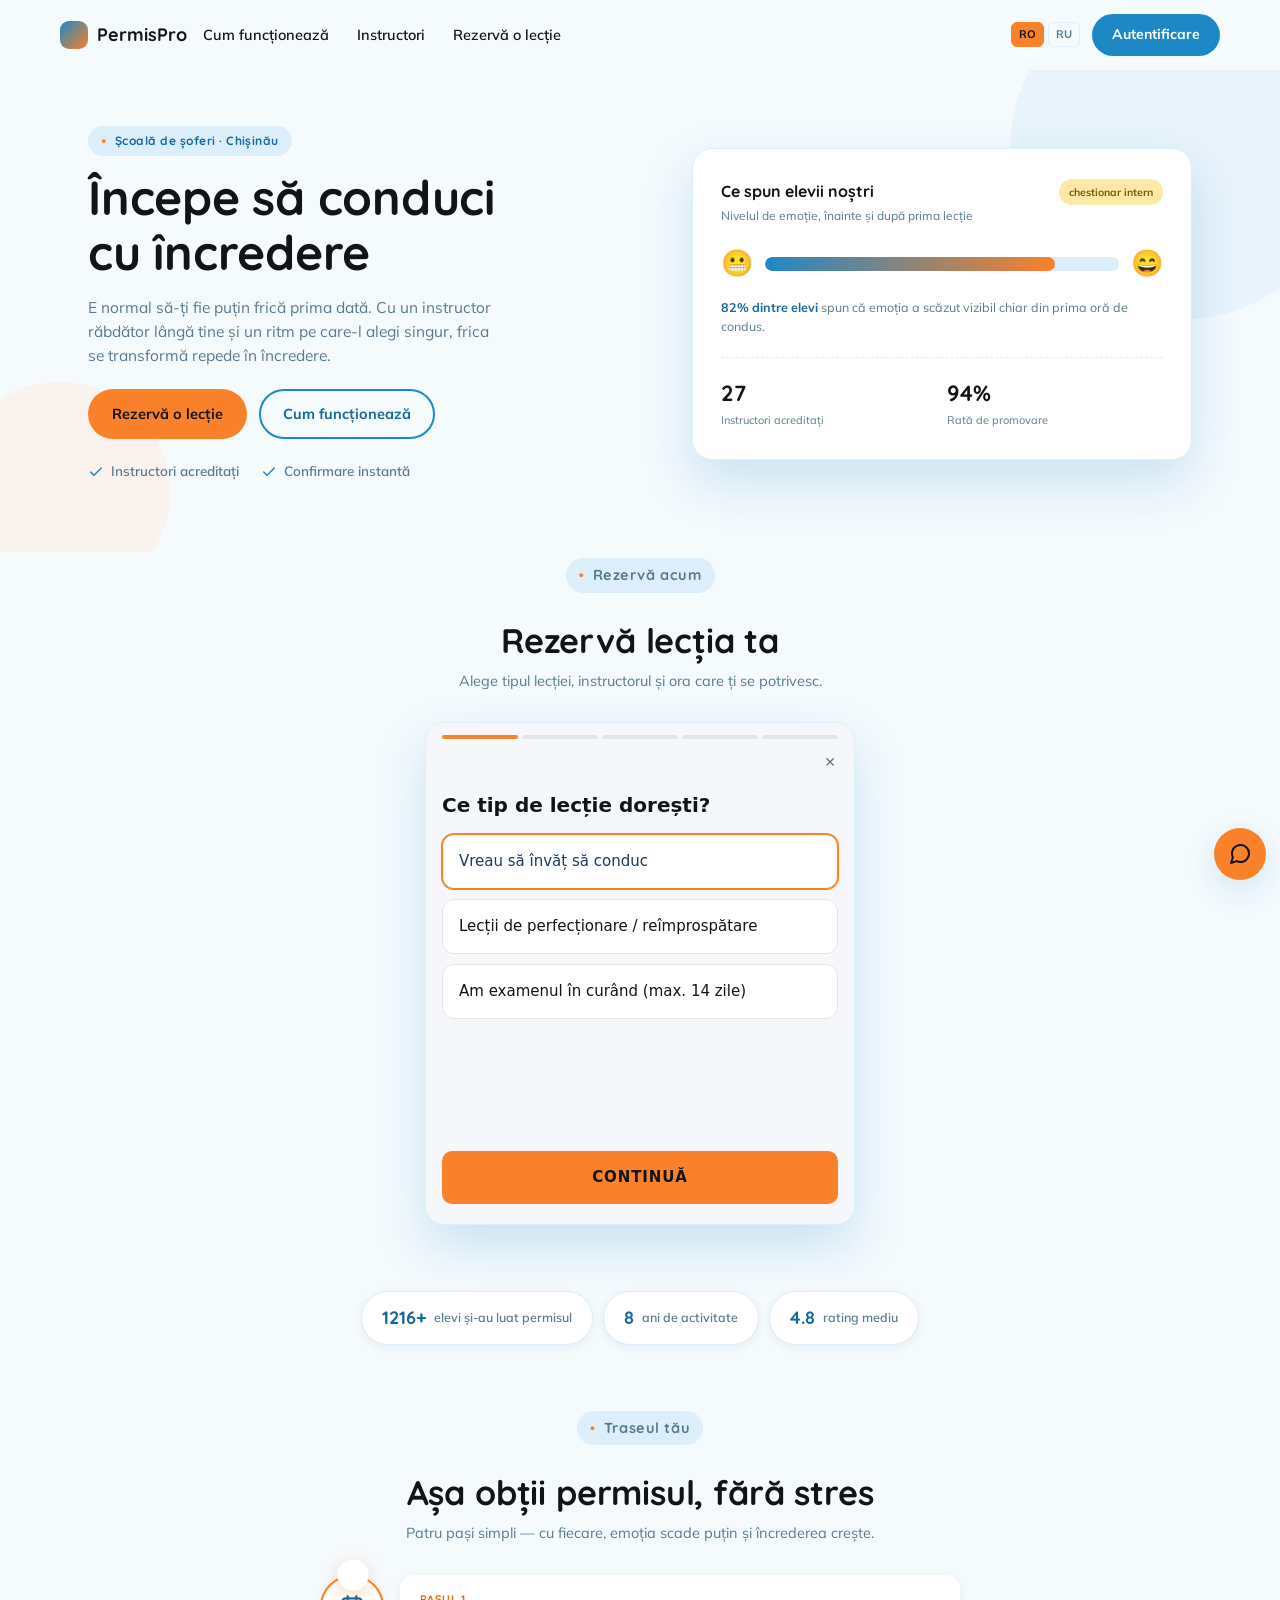
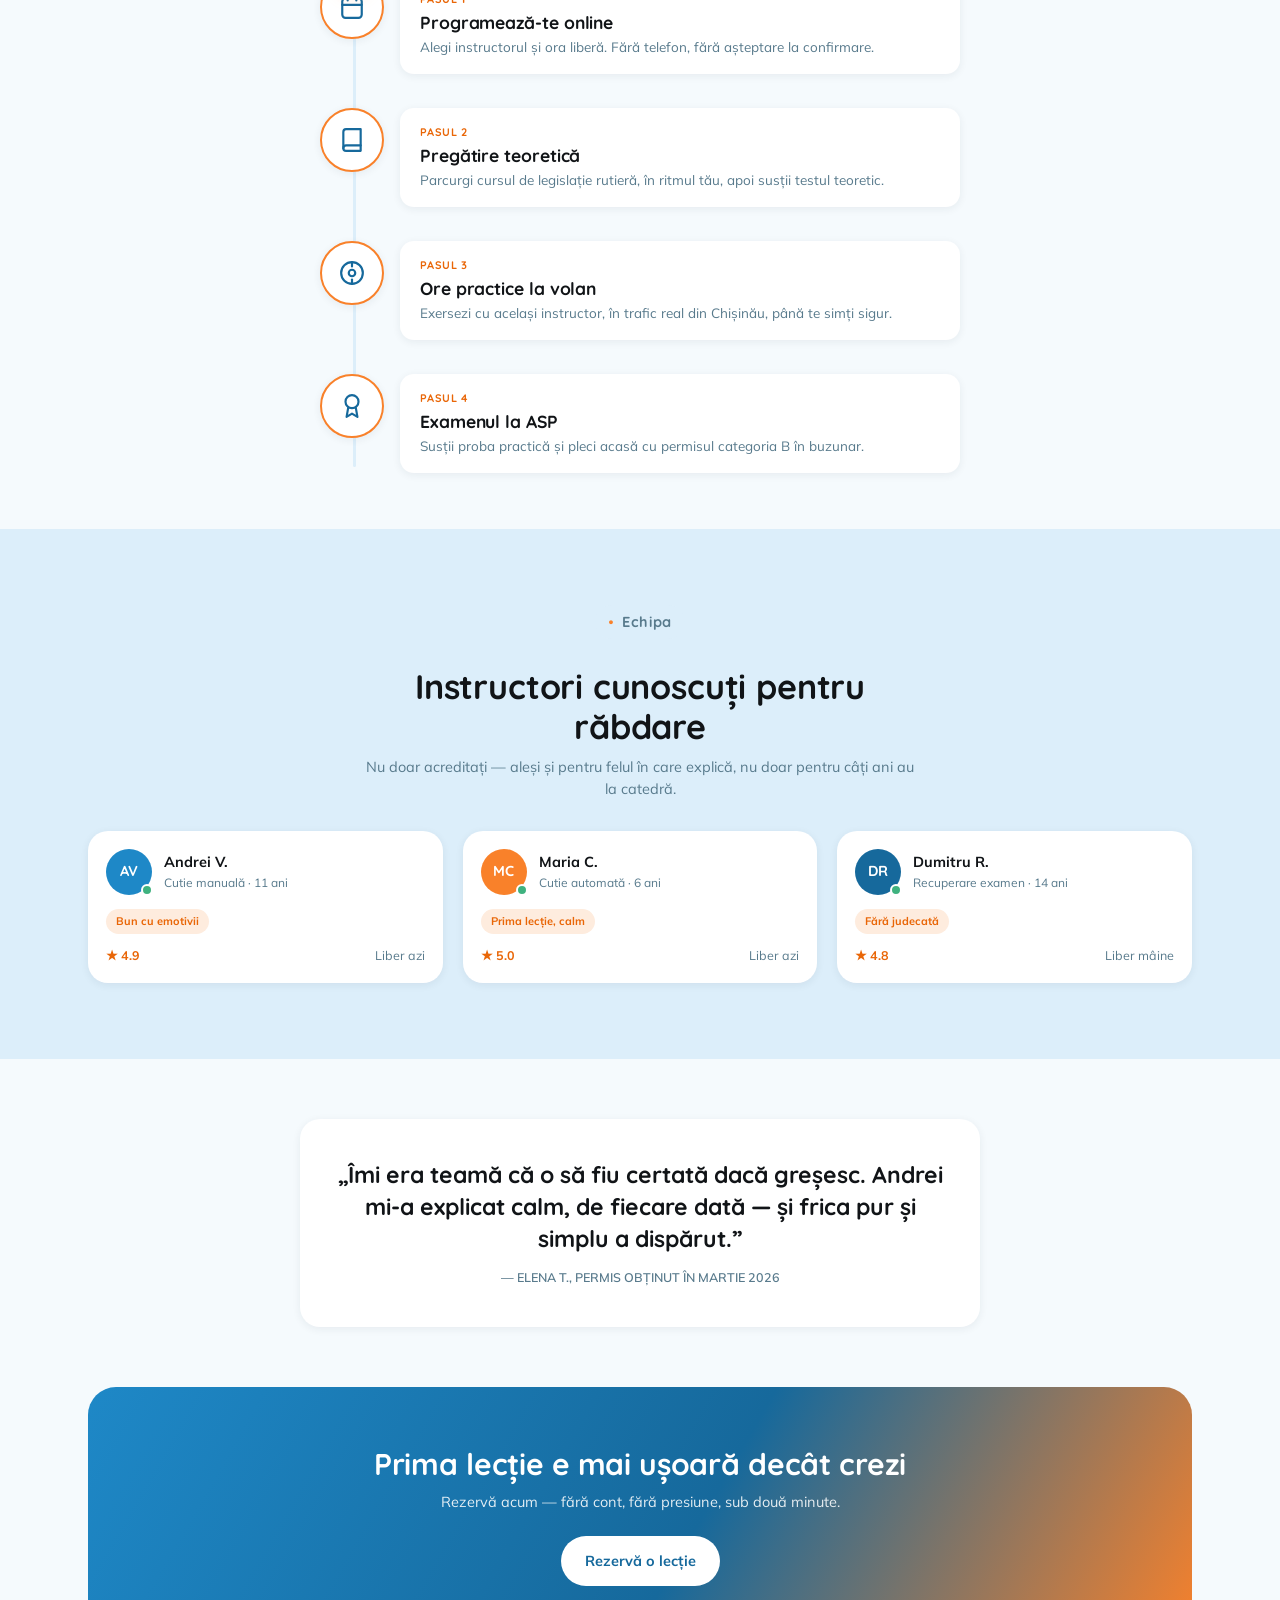
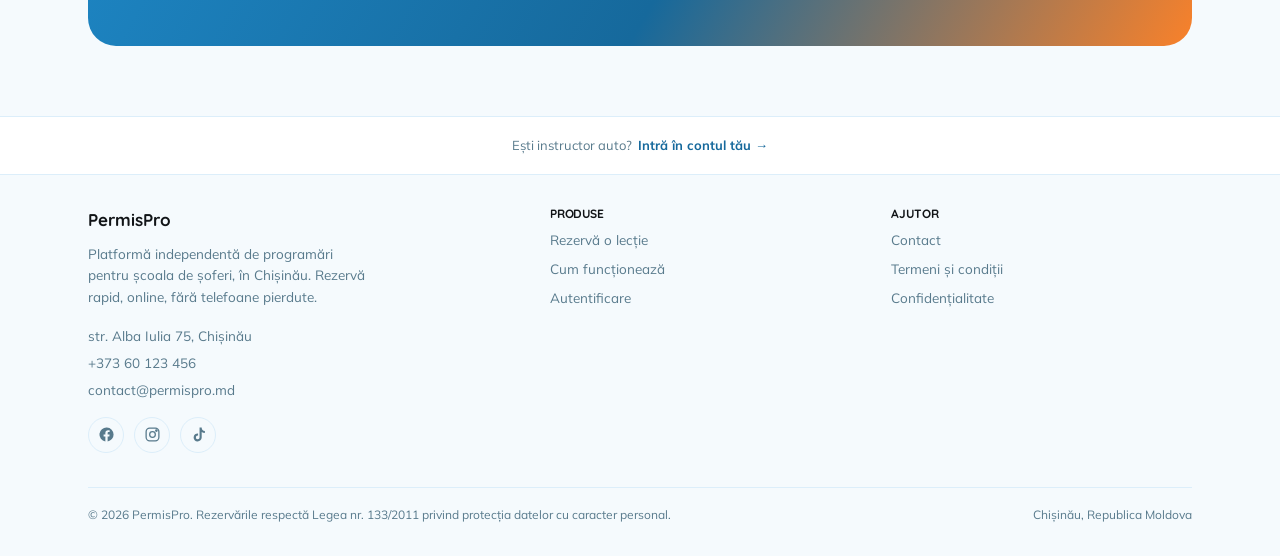
==== commit 52a3901f: "style: exact BSM orange, black text on accent, near-black ink Accent orange pinned to the exact bsm." ====
--- a/landing/index.html
+++ b/landing/index.html
@@ -9,7 +9,7 @@
 <link rel="preconnect" href="https://fonts.googleapis.com" />
 <link rel="preconnect" href="https://fonts.gstatic.com" crossorigin />
 <link href="https://fonts.googleapis.com/css2?family=Quicksand:wght@600;700&family=Mulish:wght@400;500;600;700&display=swap" rel="stylesheet" />
-<link rel="stylesheet" href="/widget/widget.css?v=3.1" />
+<link rel="stylesheet" href="/widget/widget.css?v=3.2" />
 <link rel="stylesheet" href="/landing/tokens-sky.css" />
 <link rel="stylesheet" href="/landing/landing.css" />
 </head>
@@ -249,7 +249,7 @@
   </button>
 </div>
 
-<script src="/widget/widget.js?v=3.1"></script>
+<script src="/widget/widget.js?v=3.2"></script>
 <script>
 (function () {
   var STR = {
--- a/widget/widget.css
+++ b/widget/widget.css
@@ -1,16 +1,21 @@
 /* DriveBook widget — navy + amber (road-sign), chosen for MVP.
    Amber is pinned to the same orange used on the landing pages
    (tokens-sky.css / tokens-bsm.css) so the widget doesn't visibly clash
-   when embedded — one orange across the whole booking flow.
+   when embedded — one orange across the whole booking flow. #F9812A is the
+   EXACT bsm.co.uk primary-CTA orange (computed rgb(249,129,42)); #E96607 is
+   their darker variant. Text on the amber fill (REZERVĂ/CONTINUĂ = .db-btn-primary,
+   .db-nav-lang.active) uses near-black --c-ink #111417, not --c-navy — owner
+   feedback: blue-on-orange looked cheap. --c-navy stays for outline buttons
+   (.db-btn-ghost) and active date/slot labels on white cards.
    Alternates considered, revisit post-MVP: lime+asphalt (#C8E85A/#2B2D2F),
    teal+coral (#0F9E8E/#FF7A5C) — see PROGRESS.md §0. */
 :host, .db-root {
   --c-navy:        #1B3A5C;
   --c-navy-dark:   #142C46;
-  --c-amber:       #F26A0E;
-  --c-amber-lite:  #FDE6D0;
-  --c-amber-dark:  #D85A00;
-  --c-ink:         #22282E;
+  --c-amber:       #F9812A;
+  --c-amber-lite:  #FEECDE;
+  --c-amber-dark:  #E96607;
+  --c-ink:         #111417;
   --c-muted:       #6B7480;
   --c-line:        #E2E5E9;
   --c-bg:          #F5F7FA;
@@ -94,7 +99,7 @@
 }
 .db-nav-lang button.active {
   background: var(--c-amber);
-  color: var(--c-navy);
+  color: var(--c-ink);
   border-color: var(--c-amber);
 }
 
@@ -432,6 +437,48 @@
 }
 .db-field input:focus, .db-field textarea:focus { border-color: var(--c-amber); }
 .db-field textarea { resize: none; }
+
+/* ── Phone field with fixed +373 prefix ─────────────────────── */
+.db-phone-wrap {
+  display: flex;
+  align-items: stretch;
+  border: 1.5px solid var(--c-line);
+  border-radius: 10px;
+  background: var(--c-card);
+  overflow: hidden;
+  transition: border-color 0.15s;
+}
+.db-phone-wrap:focus-within { border-color: var(--c-amber); }
+.db-phone-prefix {
+  display: flex;
+  align-items: center;
+  padding: 0 12px;
+  font-size: 15px;
+  font-weight: 600;
+  color: var(--c-muted);
+  background: var(--c-bg);
+  border-right: 1.5px solid var(--c-line);
+  user-select: none;
+}
+.db-phone-wrap input {
+  flex: 1;
+  border: none !important;
+  border-radius: 0 !important;
+  background: transparent !important;
+  letter-spacing: 0.04em;
+}
+.db-phone-wrap input:focus { border: none !important; }
+
+/* ── Honeypot: off-screen but visible to bots/autofillers ───── */
+.db-hp {
+  position: absolute;
+  left: -9999px;
+  top: 0;
+  width: 1px;
+  height: 1px;
+  opacity: 0;
+  pointer-events: none;
+}
 
 /* ── Terms & Conditions block ───────────────────────────────── */
 .db-field-terms { gap: 8px; }
@@ -574,7 +621,7 @@
   width: 100%;
   padding: 16px;
   background: var(--c-amber);
-  color: var(--c-navy);
+  color: var(--c-ink);
   border: none;
   border-radius: var(--r-btn);
   font: inherit;
--- a/landing/tokens-sky.css
+++ b/landing/tokens-sky.css
@@ -1,16 +1,20 @@
 /* Sky + Tangerine — primary palette (approved). See PROGRESS.md §0.
    --c-accent is pinned to the same orange as tokens-bsm.css and the
    widget (widget.css --c-amber) — one orange across the whole product,
-   not three near-misses. */
+   not three near-misses. Value #F9812A is the EXACT bsm.co.uk primary-CTA
+   orange (their "GET PRICES" button, computed rgb(249,129,42)); --c-accent-dark
+   #E96607 is their own darker orange variant. --c-ink is near-black so text
+   on the orange fill (btn-primary, fab, nav-lang active) reads black, per
+   owner feedback ("blue-on-orange looked cheap; make the font black"). */
 :root{
   --c-primary:#1E88C7;
   --c-primary-dark:#16699C;
-  --c-accent:#F26A0E;
-  --c-accent-dark:#D85A00;
+  --c-accent:#F9812A;
+  --c-accent-dark:#E96607;
   --c-tint-primary:#DCEEFA;
-  --c-tint-accent:#FDE6D0;
+  --c-tint-accent:#FEECDE;
   --c-bg:#F5FAFD;
-  --c-ink:#17303D;
+  --c-ink:#111417;
   --c-ink-soft:#587A8C;
   --paper:#FFFFFF;
   --sun:#FFE9A8;
--- a/landing/landing.css
+++ b/landing/landing.css
@@ -58,7 +58,10 @@
 .logo-mark{width:28px; height:28px; border-radius:9px; background:var(--logo-mark-bg); flex:none;}
 .nav-right{display:flex; align-items:center; gap:12px; margin-left:auto;}
 .nav-links-desktop{display:none;}
-.nav-toggle{display:flex; flex-direction:column; gap:4px; background:none; border:none; padding:10px; margin:-10px;}
+/* padding+negative margin enlarges the tap target without shifting layout;
+   right margin stays 0 so the rightmost nav item can't poke past the
+   container edge and create horizontal overflow on narrow viewports. */
+.nav-toggle{display:flex; flex-direction:column; gap:4px; background:none; border:none; padding:10px; margin:-10px 0 -10px -10px;}
 .nav-toggle span{width:20px; height:2px; background:var(--c-ink); border-radius:2px; transition:transform .2s ease, opacity .2s ease;}
 .nav-links{
   position:fixed; inset:0 0 0 30%; z-index:70; background:var(--paper);
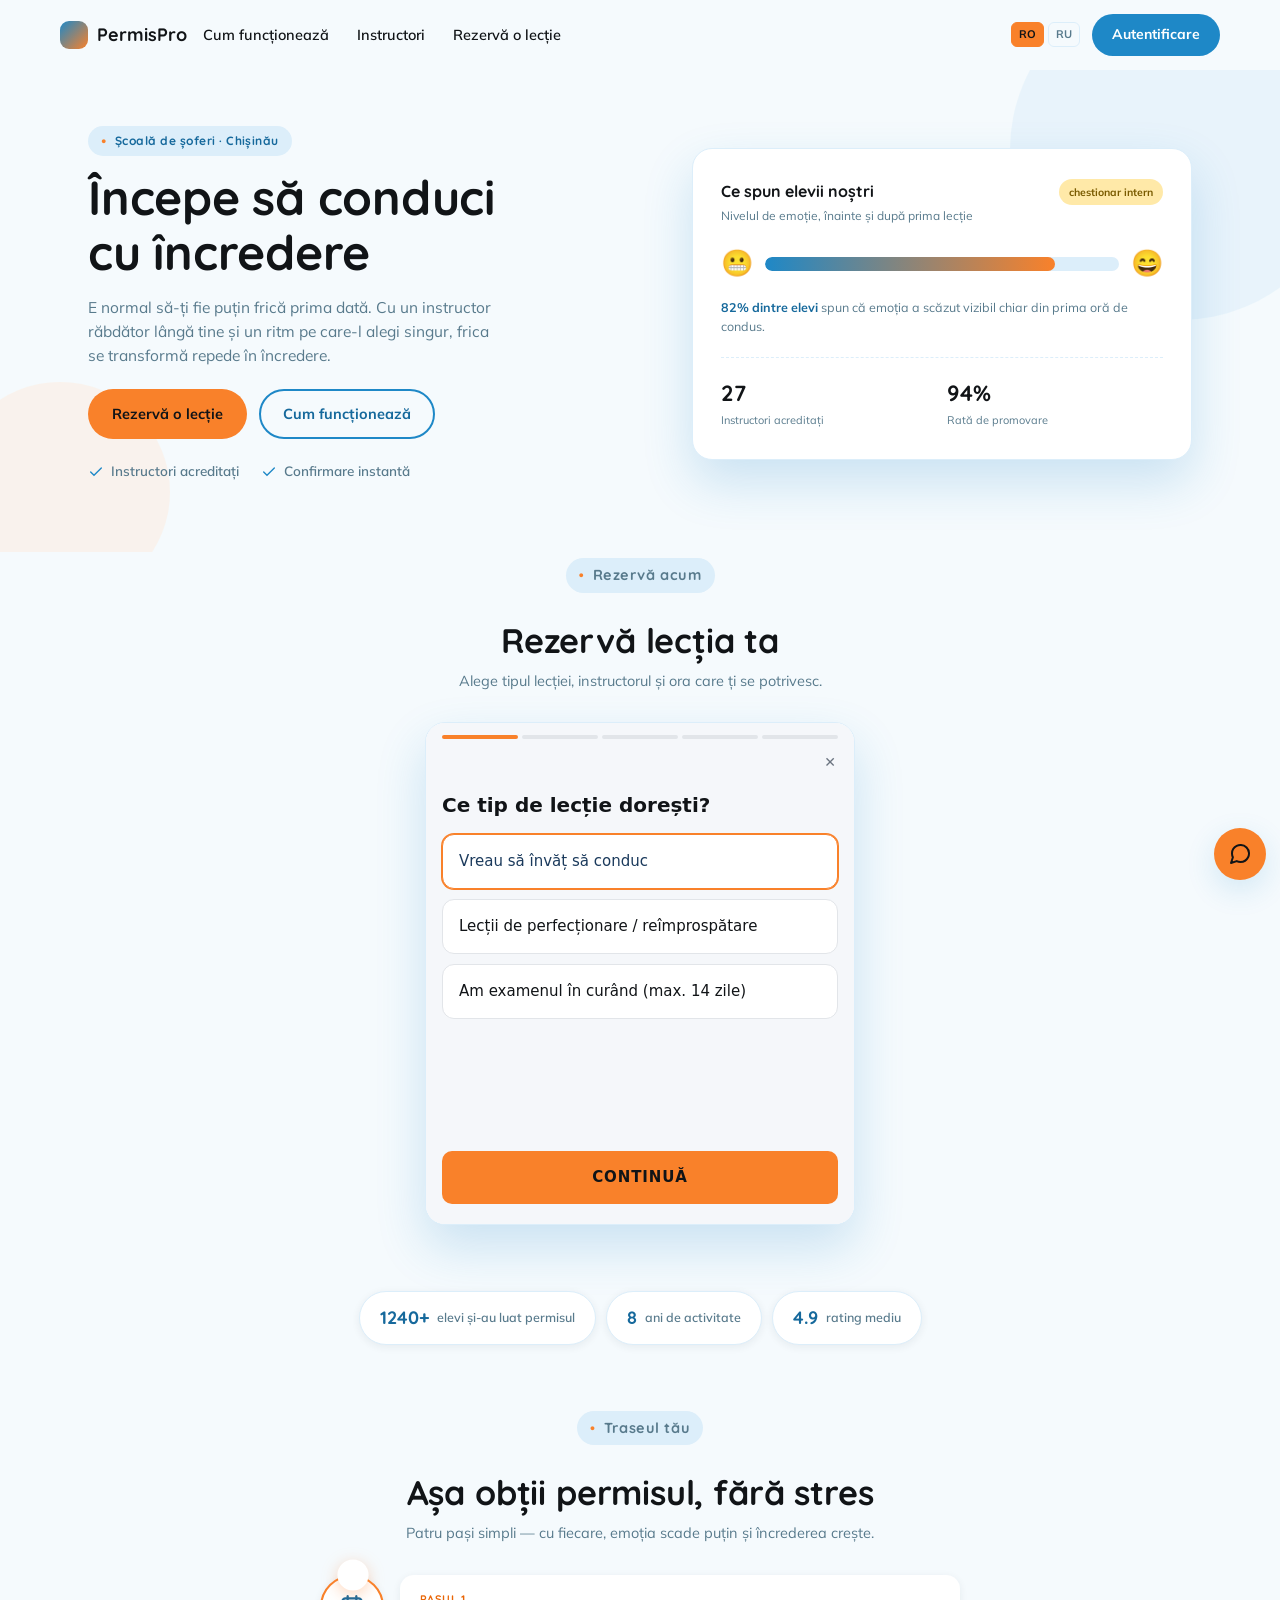
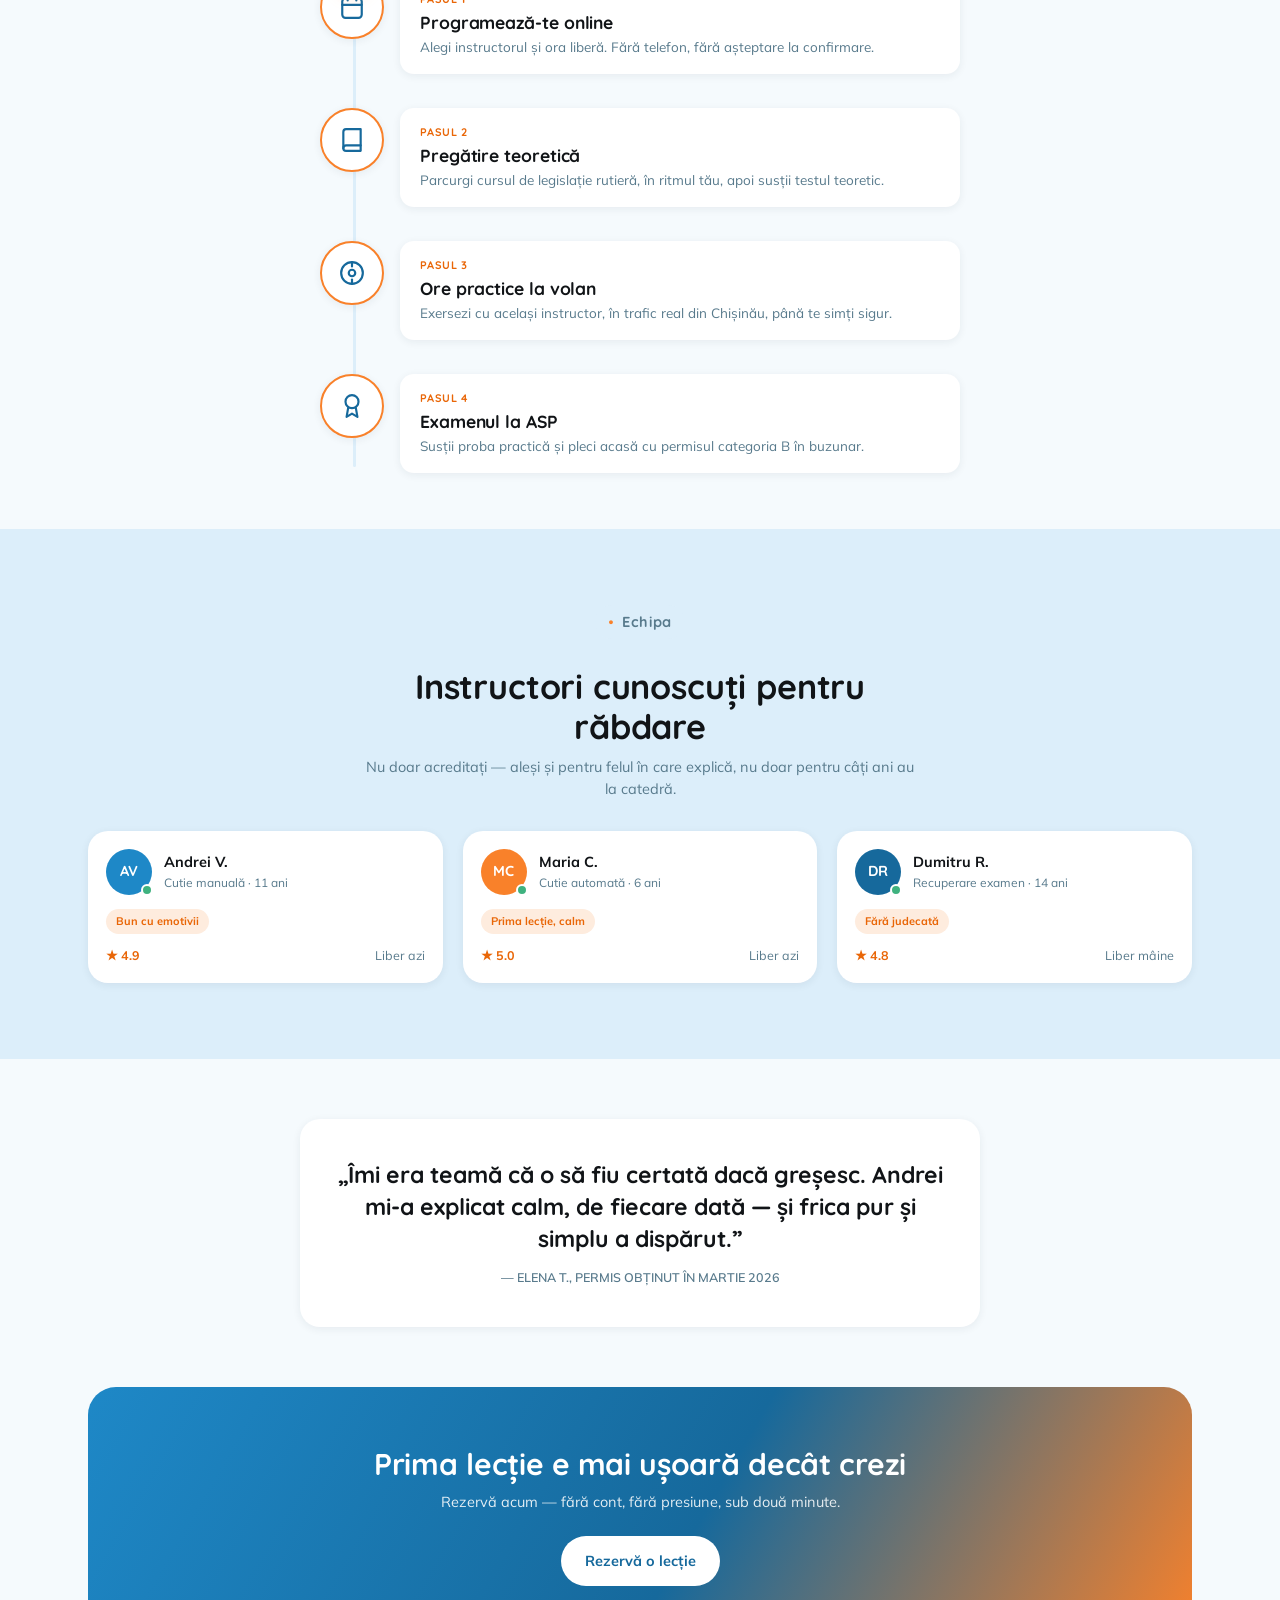
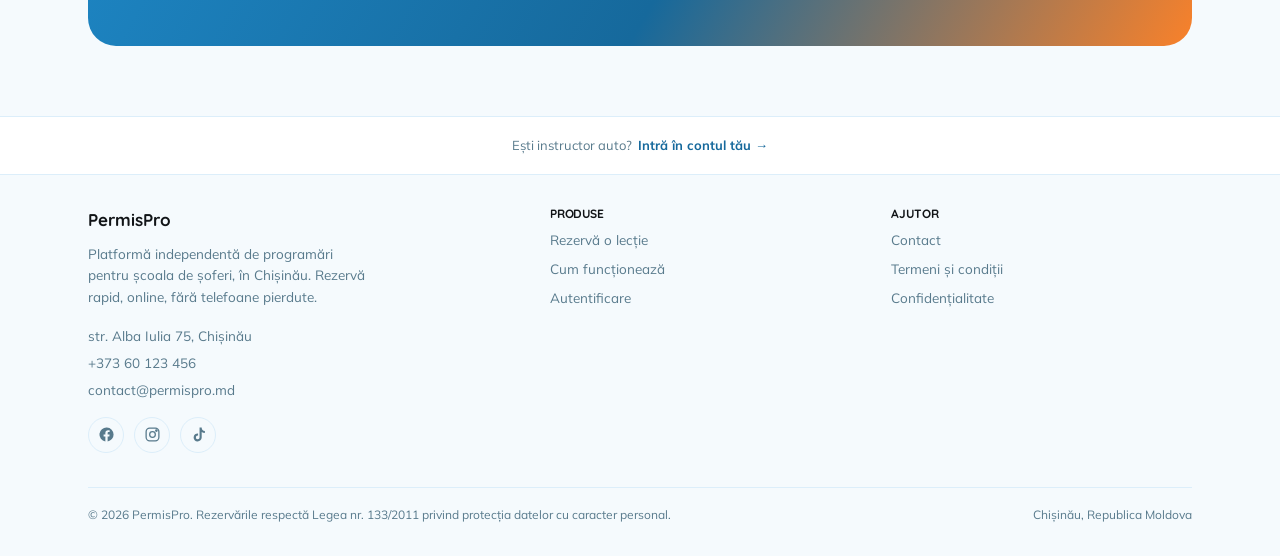
==== commit 46ebc79f: "fix(landing): hide sticky CTA over widget, re-anchor widget on orientation change Real-device feedba" ====
--- a/landing/index.html
+++ b/landing/index.html
@@ -458,6 +458,66 @@
   navBackdrop.addEventListener("click", closeMenu);
   navLinks.querySelectorAll("a").forEach(function (a) { a.addEventListener("click", closeMenu); });
   document.addEventListener("keydown", function (e) { if (e.key === "Escape") closeMenu(); });
+
+  // ── booking UX: hide sticky CTA over widget · re-anchor on rotation ───────
+  // Real-device feedback: (1) the sticky "Rezervă o lecție" bar sits exactly
+  // where the thumb expects the widget's CONTINUĂ, so people mis-tap it; hide
+  // it while the widget section is meaningfully on screen. (2) rotating the
+  // phone scrolls the page to the top mid-booking; re-anchor the widget.
+  var bookSection = document.getElementById("rezerva");
+  var bookMount   = document.getElementById("widgetMount");
+  var tapBar      = document.querySelector(".mobile-tap-bar");
+  if (bookSection && tapBar) {
+    var inProcess = false;      // user is actively booking
+    var autoScroll = false;     // suppress flag-reset during our own scroll
+    var autoTimer = null, resizeTimer = null;
+
+    // "in process" = interacted with the widget (click/focus) OR advanced past
+    // the first screen (a CONTINUĂ click is itself a click inside the mount).
+    function markInProcess() { inProcess = true; }
+    if (bookMount) {
+      bookMount.addEventListener("click", markInProcess, true);
+      bookMount.addEventListener("focusin", markInProcess);
+    }
+
+    // (1) hide the sticky CTA while the widget section is clearly in view.
+    var visObs = new IntersectionObserver(function (entries) {
+      entries.forEach(function (entry) {
+        var over = entry.isIntersecting && entry.intersectionRatio >= 0.15;
+        tapBar.classList.toggle("cta-over-widget", over);
+      });
+    }, { threshold: [0, 0.15, 0.25, 0.5] });
+    visObs.observe(bookSection);
+
+    // (2) keep the widget anchored across orientationchange/resize while booking.
+    function reAnchor() {
+      if (!inProcess) return;
+      // Suppress the manual-scroll reset for the whole rotation transient: the
+      // browser itself jumps to the top on orientationchange, and that jump is
+      // not a user scroll-away, so it must not clear the "in process" flag.
+      autoScroll = true;
+      clearTimeout(autoTimer);
+      clearTimeout(resizeTimer);
+      resizeTimer = setTimeout(function () {
+        // instant (not smooth) so the page doesn't visibly whip around;
+        // html{scroll-behavior:smooth} would otherwise animate this.
+        bookSection.scrollIntoView({ block: "start", behavior: "instant" });
+        autoTimer = setTimeout(function () { autoScroll = false; }, 300);
+      }, 200);
+    }
+    window.addEventListener("resize", reAnchor);
+    window.addEventListener("orientationchange", reAnchor);
+
+    // The widget exposes no close/callback (its ✕ only resets to step 1), so
+    // reset the "in process" flag when the user manually scrolls the widget
+    // far out of view — never during our own re-anchor scroll.
+    window.addEventListener("scroll", function () {
+      if (!inProcess || autoScroll) return;
+      var r = bookSection.getBoundingClientRect();
+      var vh = window.innerHeight || document.documentElement.clientHeight;
+      if (r.bottom < -vh * 0.5 || r.top > vh * 1.5) inProcess = false;
+    }, { passive: true });
+  }
 })();
 </script>
 </body>
--- a/landing/landing.css
+++ b/landing/landing.css
@@ -237,8 +237,13 @@
   position:fixed; left:0; right:0; bottom:0; z-index:55; background:var(--paper); border-top:1px solid var(--c-tint-primary);
   padding:10px 16px; padding-bottom:calc(10px + env(safe-area-inset-bottom));
   box-shadow:0 -8px 24px rgba(23,48,61,0.10);
+  transition:transform .28s ease, opacity .28s ease;
 }
 .mobile-tap-bar .btn{width:100%;}
+/* While the booking widget is on screen the sticky CTA sits right where the
+   thumb expects the widget's own CONTINUĂ button — hide it so people don't
+   tap it by mistake and lose their place (JS toggles .cta-over-widget). */
+.mobile-tap-bar.cta-over-widget{ transform:translateY(110%); opacity:0; pointer-events:none; }
 @media (min-width:880px){ .mobile-tap-bar{display:none;} body{padding-bottom:0;} }
 
 /* ===== floating messaging FAB — sits above the mobile tap bar ===== */
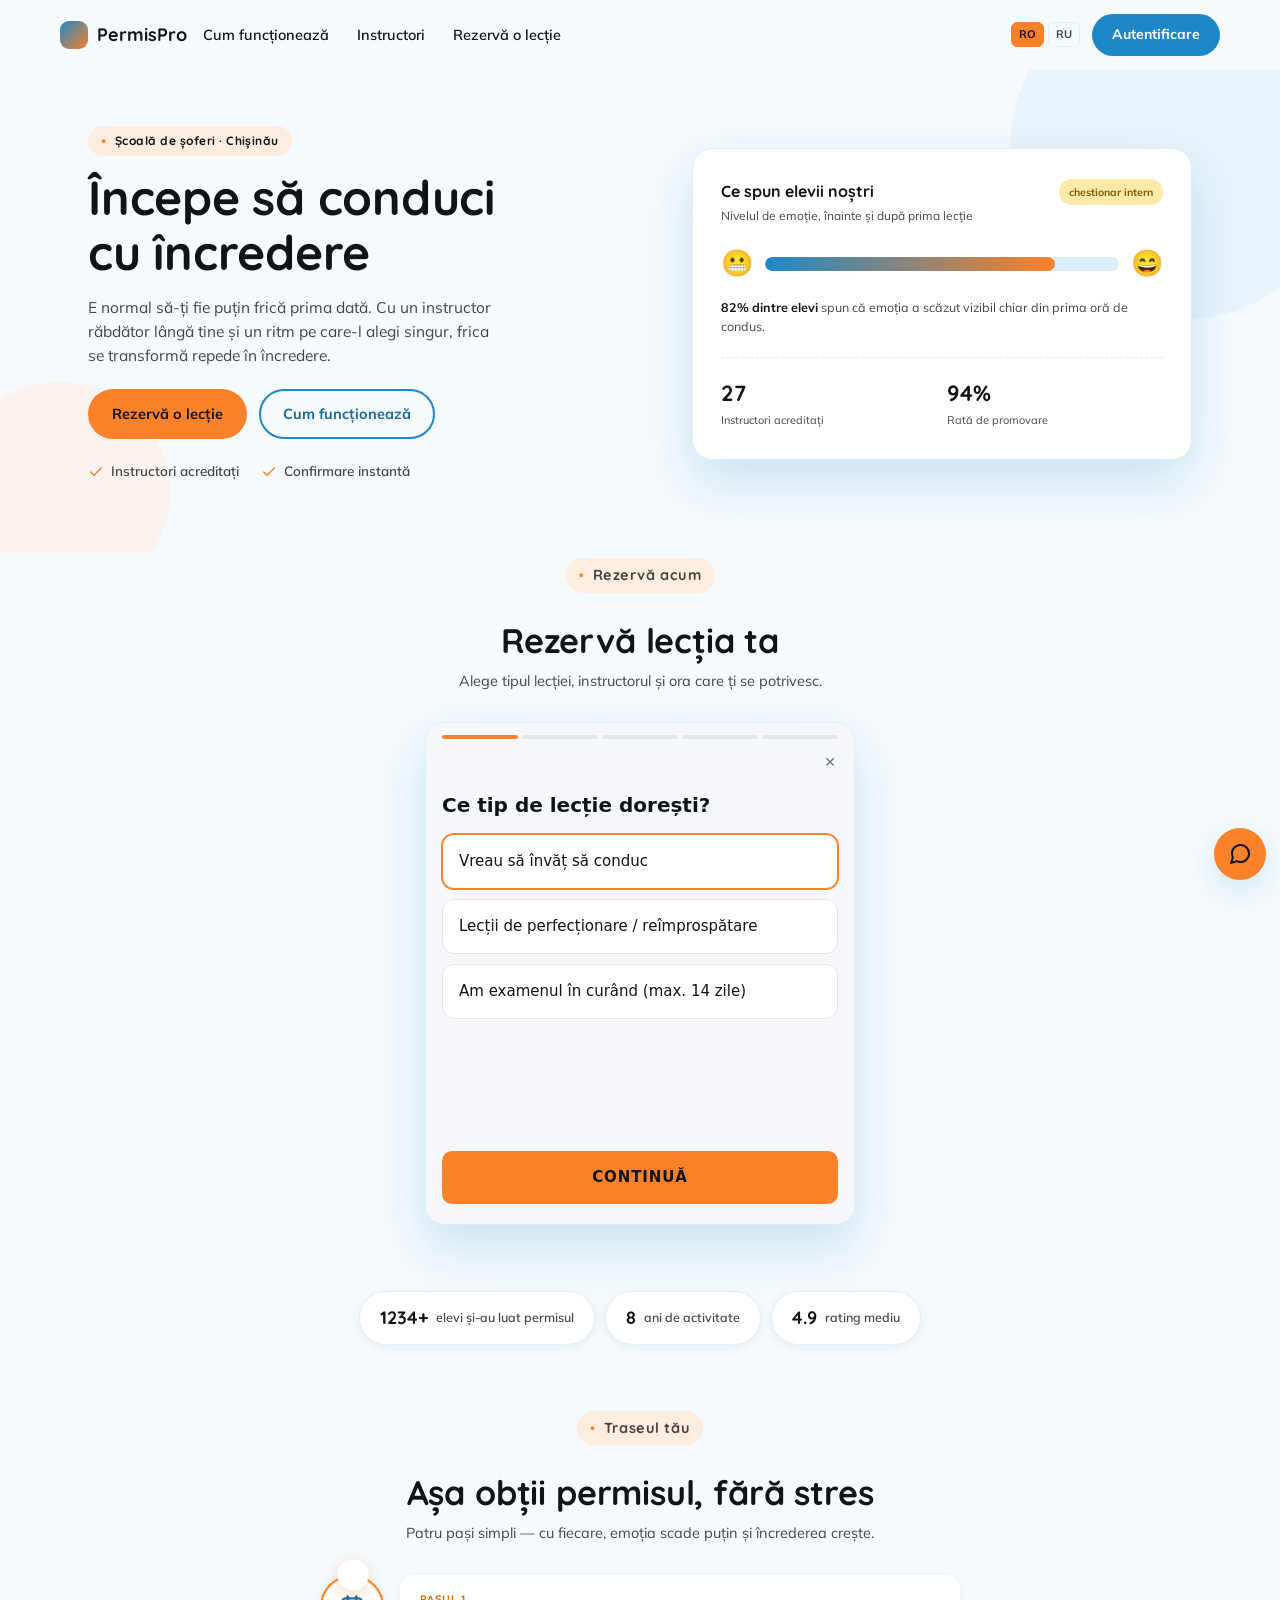
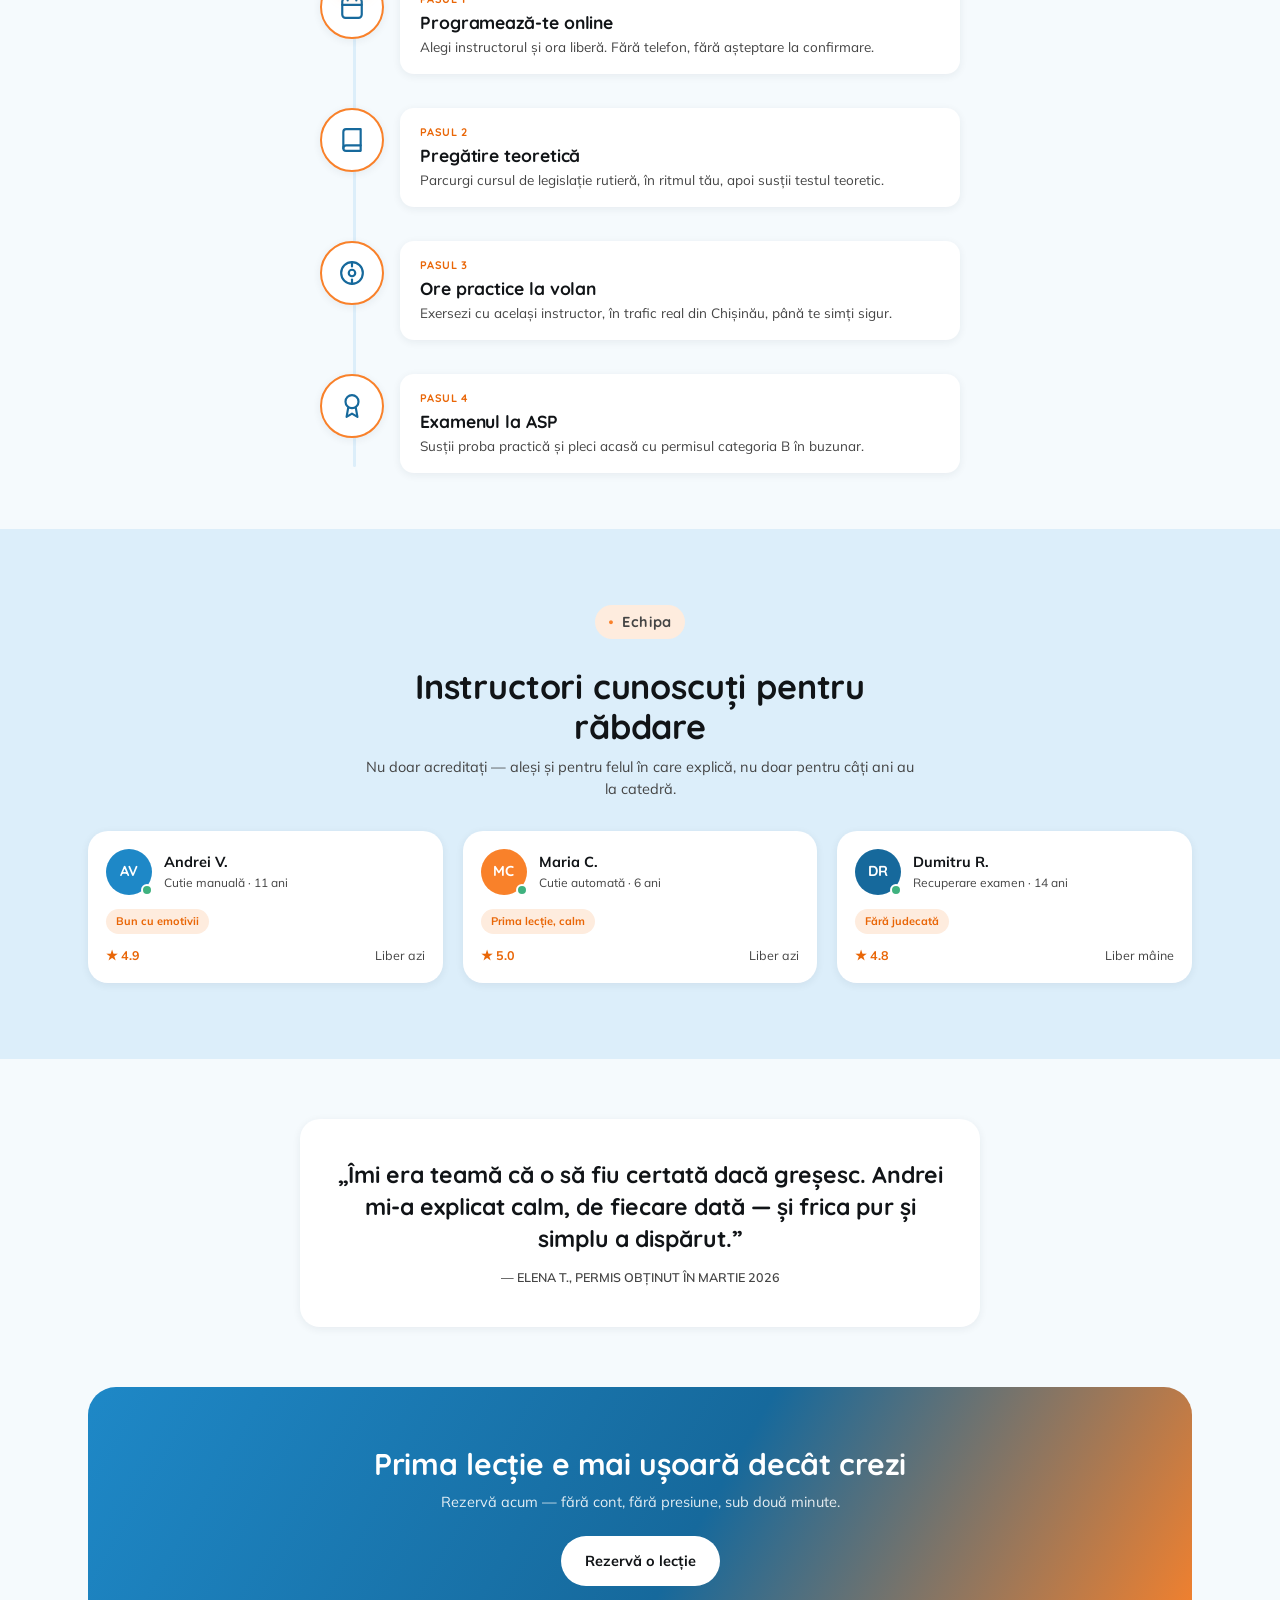
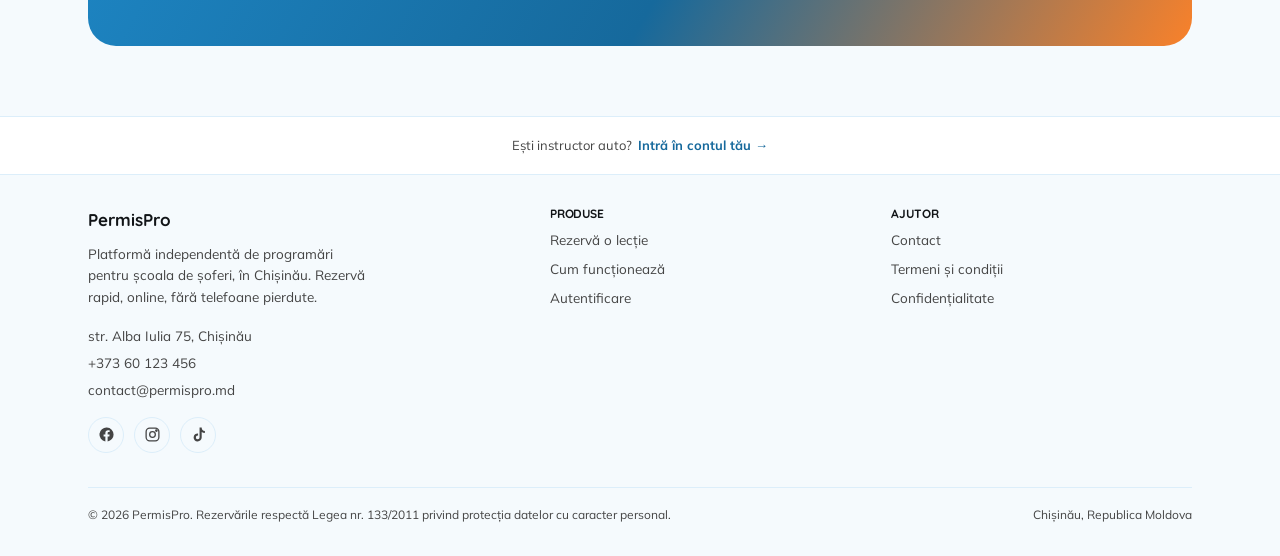
==== commit ad66bafc: "style: neutralize secondary blues to black/gray, orange checkmarks Owner decision "blue is not our m" ====
--- a/landing/index.html
+++ b/landing/index.html
@@ -9,7 +9,7 @@
 <link rel="preconnect" href="https://fonts.googleapis.com" />
 <link rel="preconnect" href="https://fonts.gstatic.com" crossorigin />
 <link href="https://fonts.googleapis.com/css2?family=Quicksand:wght@600;700&family=Mulish:wght@400;500;600;700&display=swap" rel="stylesheet" />
-<link rel="stylesheet" href="/widget/widget.css?v=3.2" />
+<link rel="stylesheet" href="/widget/widget.css?v=3.3" />
 <link rel="stylesheet" href="/landing/tokens-sky.css" />
 <link rel="stylesheet" href="/landing/landing.css" />
 </head>
@@ -249,7 +249,7 @@
   </button>
 </div>
 
-<script src="/widget/widget.js?v=3.2"></script>
+<script src="/widget/widget.js?v=3.3"></script>
 <script>
 (function () {
   var STR = {
--- a/widget/widget.css
+++ b/widget/widget.css
@@ -213,7 +213,7 @@
   font-weight: 700;
   letter-spacing: 0.06em;
   text-transform: uppercase;
-  color: var(--c-navy);
+  color: var(--c-ink);
   padding: 12px 0;
   width: 100%;
 }
@@ -267,7 +267,7 @@
   flex-shrink: 0;
   transition: all 0.15s;
 }
-.db-date-arrow:hover:not(:disabled) { border-color: var(--c-amber); color: var(--c-navy); }
+.db-date-arrow:hover:not(:disabled) { border-color: var(--c-amber); color: var(--c-ink); }
 .db-date-arrow:disabled { opacity: 0.3; cursor: default; }
 .db-date-scroll {
   display: flex;
@@ -292,7 +292,7 @@
 }
 .db-date-card.active {
   border-color: var(--c-amber);
-  color: var(--c-navy);
+  color: var(--c-ink);
 }
 .db-date-dow {
   font-size: 11px;
@@ -301,14 +301,14 @@
   letter-spacing: 0.05em;
   color: var(--c-muted);
 }
-.db-date-card.active .db-date-dow { color: var(--c-navy); }
+.db-date-card.active .db-date-dow { color: var(--c-ink); }
 .db-date-day {
   font-size: 26px;
   font-weight: 700;
   line-height: 1;
   color: var(--c-ink);
 }
-.db-date-card.active .db-date-day { color: var(--c-navy); }
+.db-date-card.active .db-date-day { color: var(--c-ink); }
 .db-date-mon {
   font-size: 11px;
   font-weight: 600;
@@ -316,7 +316,7 @@
   letter-spacing: 0.05em;
   color: var(--c-muted);
 }
-.db-date-card.active .db-date-mon { color: var(--c-navy); }
+.db-date-card.active .db-date-mon { color: var(--c-ink); }
 
 /* ── Slot row ───────────────────────────────────────────── */
 .db-slot-list {
@@ -355,7 +355,7 @@
   font-weight: 600;
   color: var(--c-ink);
 }
-.db-slot-row.active .db-slot-time { color: var(--c-navy); }
+.db-slot-row.active .db-slot-time { color: var(--c-ink); }
 .db-slot-sub {
   font-size: 12px;
   color: var(--c-muted);
@@ -640,7 +640,7 @@
   width: 100%;
   padding: 14px;
   background: none;
-  color: var(--c-navy);
+  color: var(--c-ink);
   border: 1.5px solid var(--c-amber);
   border-radius: var(--r-btn);
   font: inherit;
--- a/landing/tokens-sky.css
+++ b/landing/tokens-sky.css
@@ -15,7 +15,7 @@
   --c-tint-accent:#FEECDE;
   --c-bg:#F5FAFD;
   --c-ink:#111417;
-  --c-ink-soft:#587A8C;
+  --c-ink-soft:#444444;
   --paper:#FFFFFF;
   --sun:#FFE9A8;
   --shadow-sm:0 2px 8px rgba(23,48,61,0.07);
--- a/landing/landing.css
+++ b/landing/landing.css
@@ -28,7 +28,7 @@
 h1,h2,h3,h4{font-family:var(--display); color:var(--c-ink); font-weight:700; line-height:1.15; letter-spacing:-0.005em;}
 .eyebrow{
   display:inline-flex; align-items:center; gap:8px; font-family:var(--display); font-weight:700; font-size:12px;
-  letter-spacing:0.04em; color:var(--c-primary-dark); background:var(--c-tint-primary); padding:6px 13px; border-radius:var(--r-pill);
+  letter-spacing:0.04em; color:var(--c-ink); background:var(--c-tint-accent); padding:6px 13px; border-radius:var(--r-pill);
 }
 .eyebrow::before{content:'●'; color:var(--c-accent); font-size:9px;}
 a:focus-visible, button:focus-visible, select:focus-visible{ outline:2.5px solid var(--c-accent); outline-offset:3px; border-radius:6px; }
@@ -104,7 +104,7 @@
 .hero-ctas .btn{flex:1 1 auto;}
 .trust-row{display:flex; flex-direction:column; gap:10px;}
 .trust-item{display:flex; align-items:center; gap:7px; font-size:13.5px; color:var(--c-ink-soft); font-weight:600;}
-.trust-item svg{width:16px; height:16px; stroke:var(--c-primary); flex:none;}
+.trust-item svg{width:16px; height:16px; stroke:var(--c-accent); flex:none;}
 @media (min-width:900px){
   .hero{padding:56px 0 70px;}
   .hero-grid{grid-template-columns:1.05fr 0.95fr; gap:52px; align-items:center;}
@@ -121,7 +121,7 @@
 .meter-track{flex:1; height:14px; background:var(--c-tint-primary); border-radius:var(--r-pill); overflow:hidden;}
 .meter-fill{height:100%; width:0%; border-radius:var(--r-pill); background:var(--meter-fill-bg); transition:width 1.4s cubic-bezier(.2,.8,.2,1);}
 .meter-caption{font-size:12.5px; color:var(--c-ink-soft); margin-top:14px; line-height:1.55;}
-.meter-caption strong{color:var(--c-primary-dark);}
+.meter-caption strong{color:var(--c-ink);}
 .cc-stats{display:grid; grid-template-columns:1fr 1fr; gap:10px; margin-top:20px; padding-top:18px; border-top:1px dashed var(--c-tint-primary);}
 .cc-stat .num{font-family:var(--display); font-weight:700; font-size:20px; color:var(--c-ink);}
 .cc-stat .lbl{font-size:11px; color:var(--c-ink-soft); margin-top:2px;}
@@ -149,7 +149,7 @@
 .stats{padding:6px 0 36px;}
 .stats-grid{display:flex; gap:10px; flex-wrap:wrap; justify-content:center;}
 .stat-pill{display:flex; align-items:center; gap:8px; background:var(--paper); border:1px solid var(--c-tint-primary); border-radius:var(--r-pill); padding:10px 16px; box-shadow:var(--shadow-sm);}
-.stat-pill .num{font-family:var(--display); font-weight:700; font-size:16px; color:var(--c-primary-dark);}
+.stat-pill .num{font-family:var(--display); font-weight:700; font-size:16px; color:var(--c-ink);}
 .stat-pill .lbl{font-size:12px; color:var(--c-ink-soft); font-weight:600;}
 @media (min-width:640px){ .stats{padding:14px 0 50px;} .stat-pill{padding:12px 20px;} .stat-pill .num{font-size:18px;} .stat-pill .lbl{font-size:12.5px;} }
 
@@ -207,7 +207,7 @@
 .cta-band{background:var(--cta-band-bg); padding:40px 20px; text-align:center; border-radius:var(--r-md); margin:0 16px 44px;}
 .cta-band h2{color:#fff; font-size:clamp(22px,5.5vw,30px); margin-bottom:10px;}
 .cta-band p{color:rgba(255,255,255,0.88); margin-bottom:22px; font-size:14.5px;}
-.cta-band .btn-primary{background:#fff; color:var(--c-primary-dark);}
+.cta-band .btn-primary{background:#fff; color:var(--c-ink);}
 .cta-band .btn-primary:hover{background:var(--sun); color:var(--c-ink);}
 @media (min-width:700px){ .cta-band{max-width:1104px; margin:0 auto 70px; padding:60px 0; border-radius:var(--r-lg);} }
 
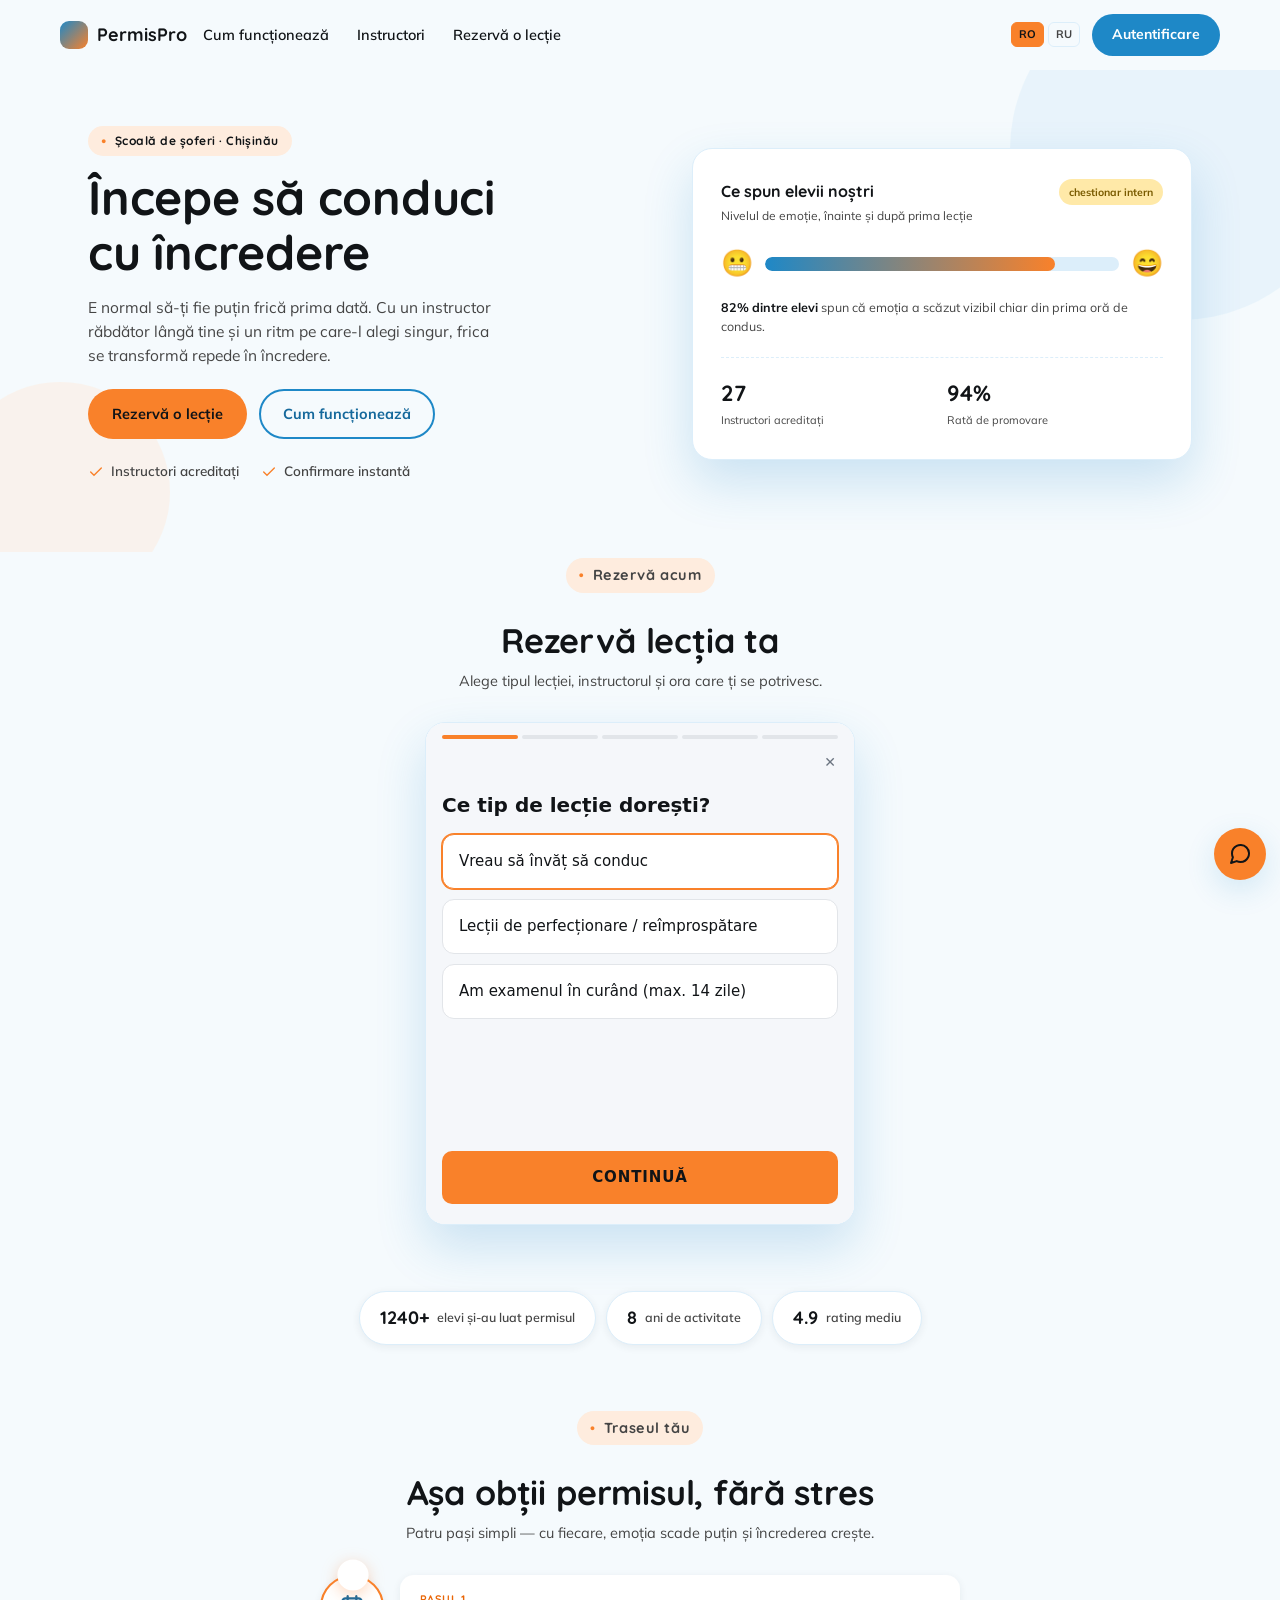
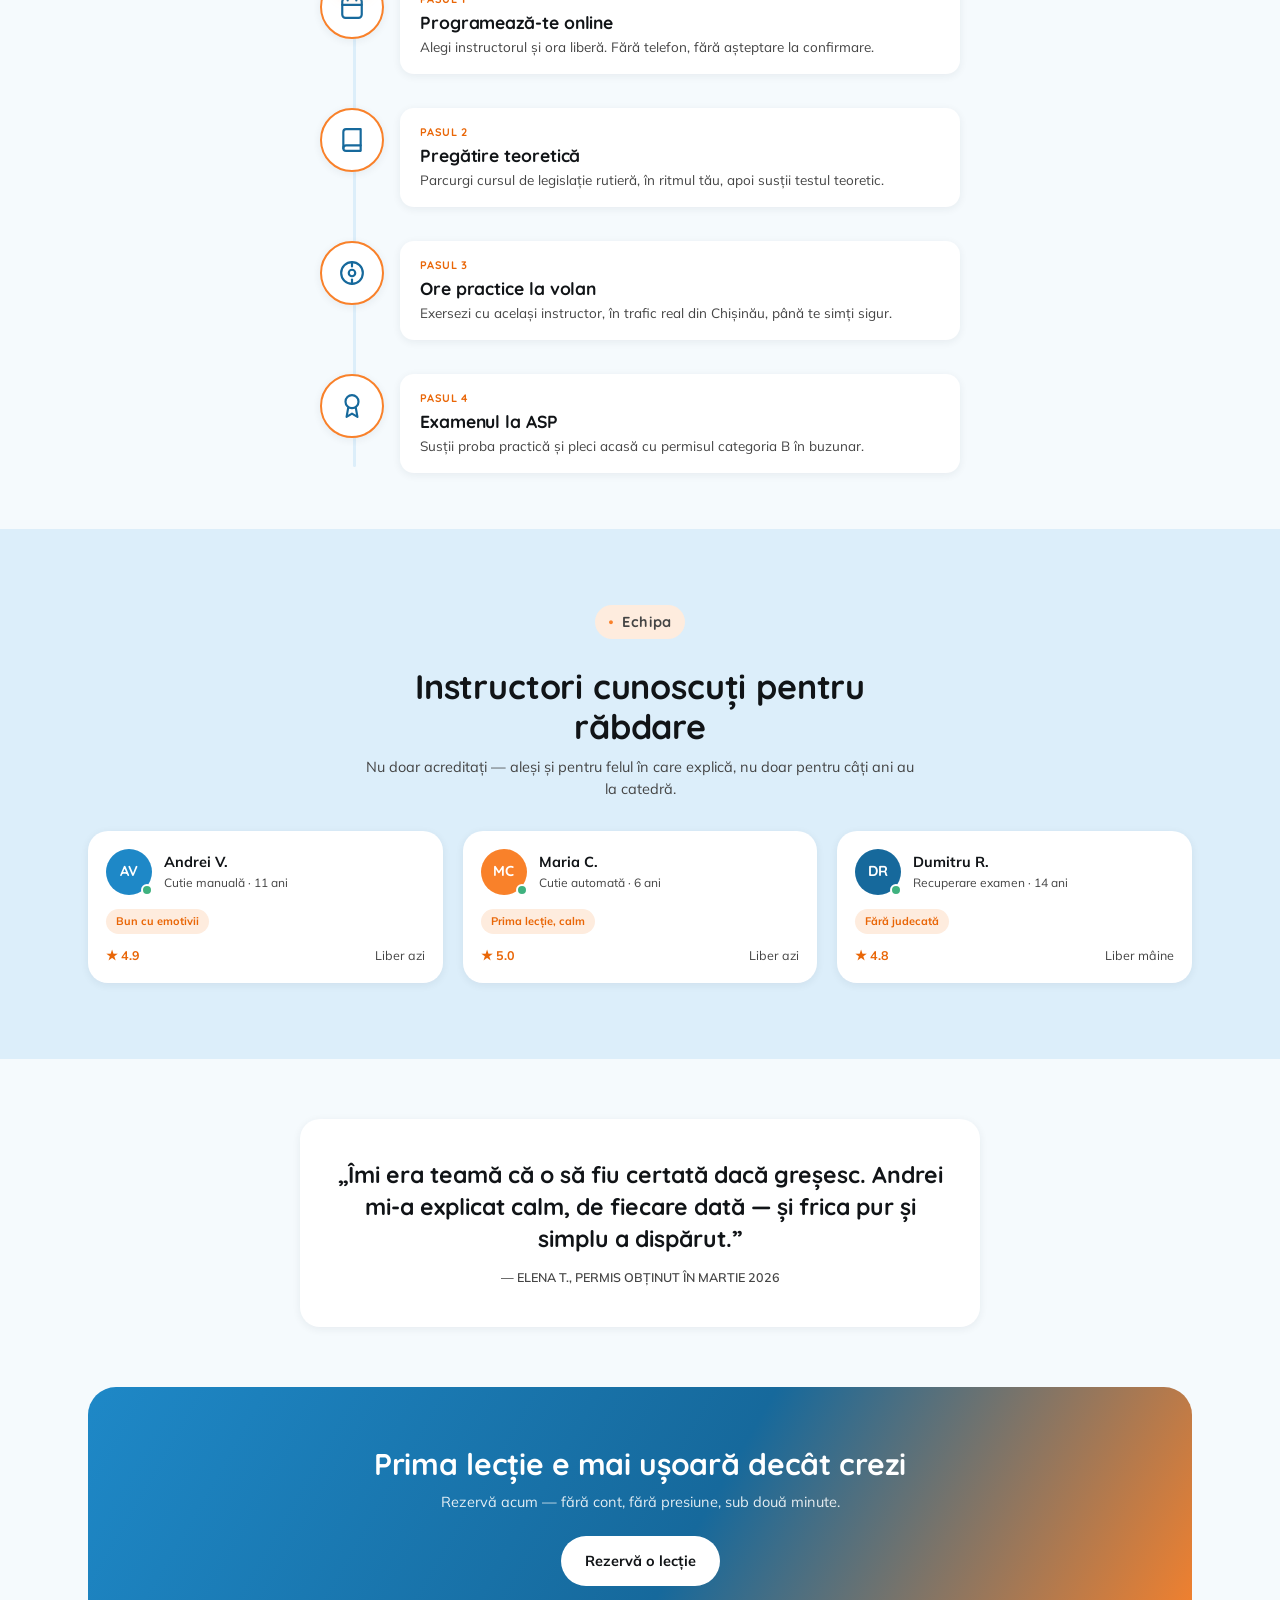
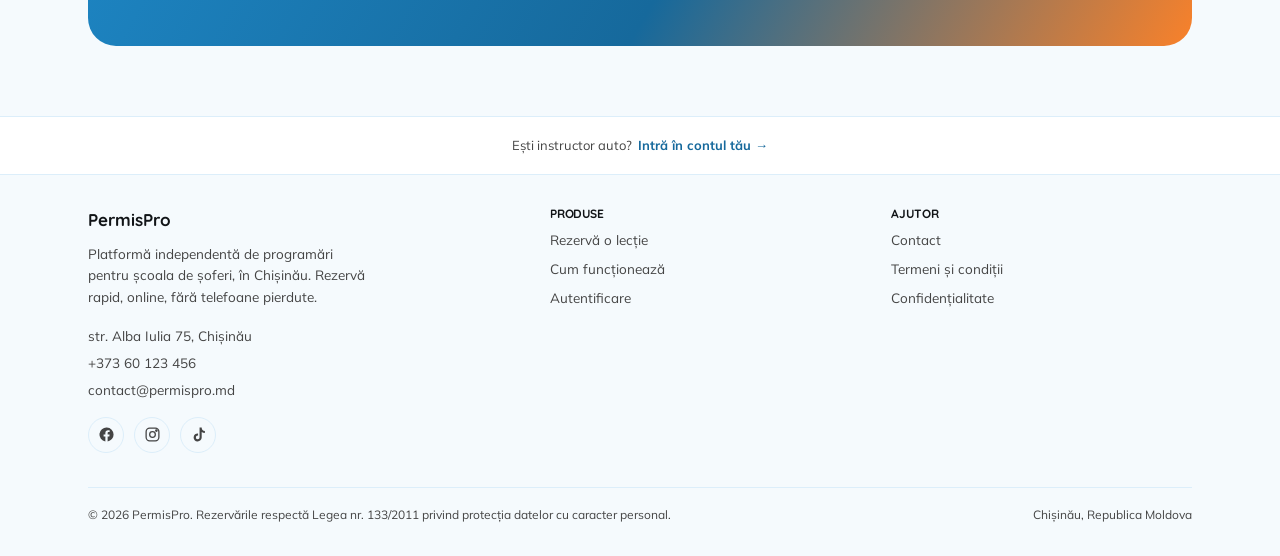
==== commit db982811: "fix: harden anti-bot and mobile UX per cross-model review - Re-anchor the booking widget only on a r" ====
--- a/landing/index.html
+++ b/landing/index.html
@@ -483,15 +483,28 @@
     // (1) hide the sticky CTA while the widget section is clearly in view.
     var visObs = new IntersectionObserver(function (entries) {
       entries.forEach(function (entry) {
-        var over = entry.isIntersecting && entry.intersectionRatio >= 0.15;
+        var vh = window.innerHeight || document.documentElement.clientHeight;
+        var rect = entry.boundingClientRect;
+        // On short screens (iPhone SE, 667px) a tall section may never reach
+        // ratio 0.15, yet it still fills the viewport — so also hide the CTA
+        // when the centre of the screen sits inside the section.
+        var coversCenter = rect.top < vh * 0.5 && rect.bottom > vh * 0.5;
+        var over = (entry.isIntersecting && entry.intersectionRatio >= 0.15) || coversCenter;
         tapBar.classList.toggle("cta-over-widget", over);
       });
-    }, { threshold: [0, 0.15, 0.25, 0.5] });
+    }, { threshold: [0, 0.15] });
     visObs.observe(bookSection);
 
-    // (2) keep the widget anchored across orientationchange/resize while booking.
+    // (2) keep the widget anchored across a REAL orientation flip while booking.
+    // A bare `resize` fires on every mobile URL-bar collapse; re-anchoring on
+    // those steals the scroll. Track portrait/landscape and act only on a flip.
+    var portraitMQ = window.matchMedia("(orientation: portrait)");
+    var wasPortrait = portraitMQ.matches;
     function reAnchor() {
-      if (!inProcess) return;
+      var isPortrait = portraitMQ.matches;
+      var flipped = isPortrait !== wasPortrait;
+      wasPortrait = isPortrait;                 // keep tracked state fresh
+      if (!inProcess || !flipped) return;       // same orientation → ignore
       // Suppress the manual-scroll reset for the whole rotation transient: the
       // browser itself jumps to the top on orientationchange, and that jump is
       // not a user scroll-away, so it must not clear the "in process" flag.
